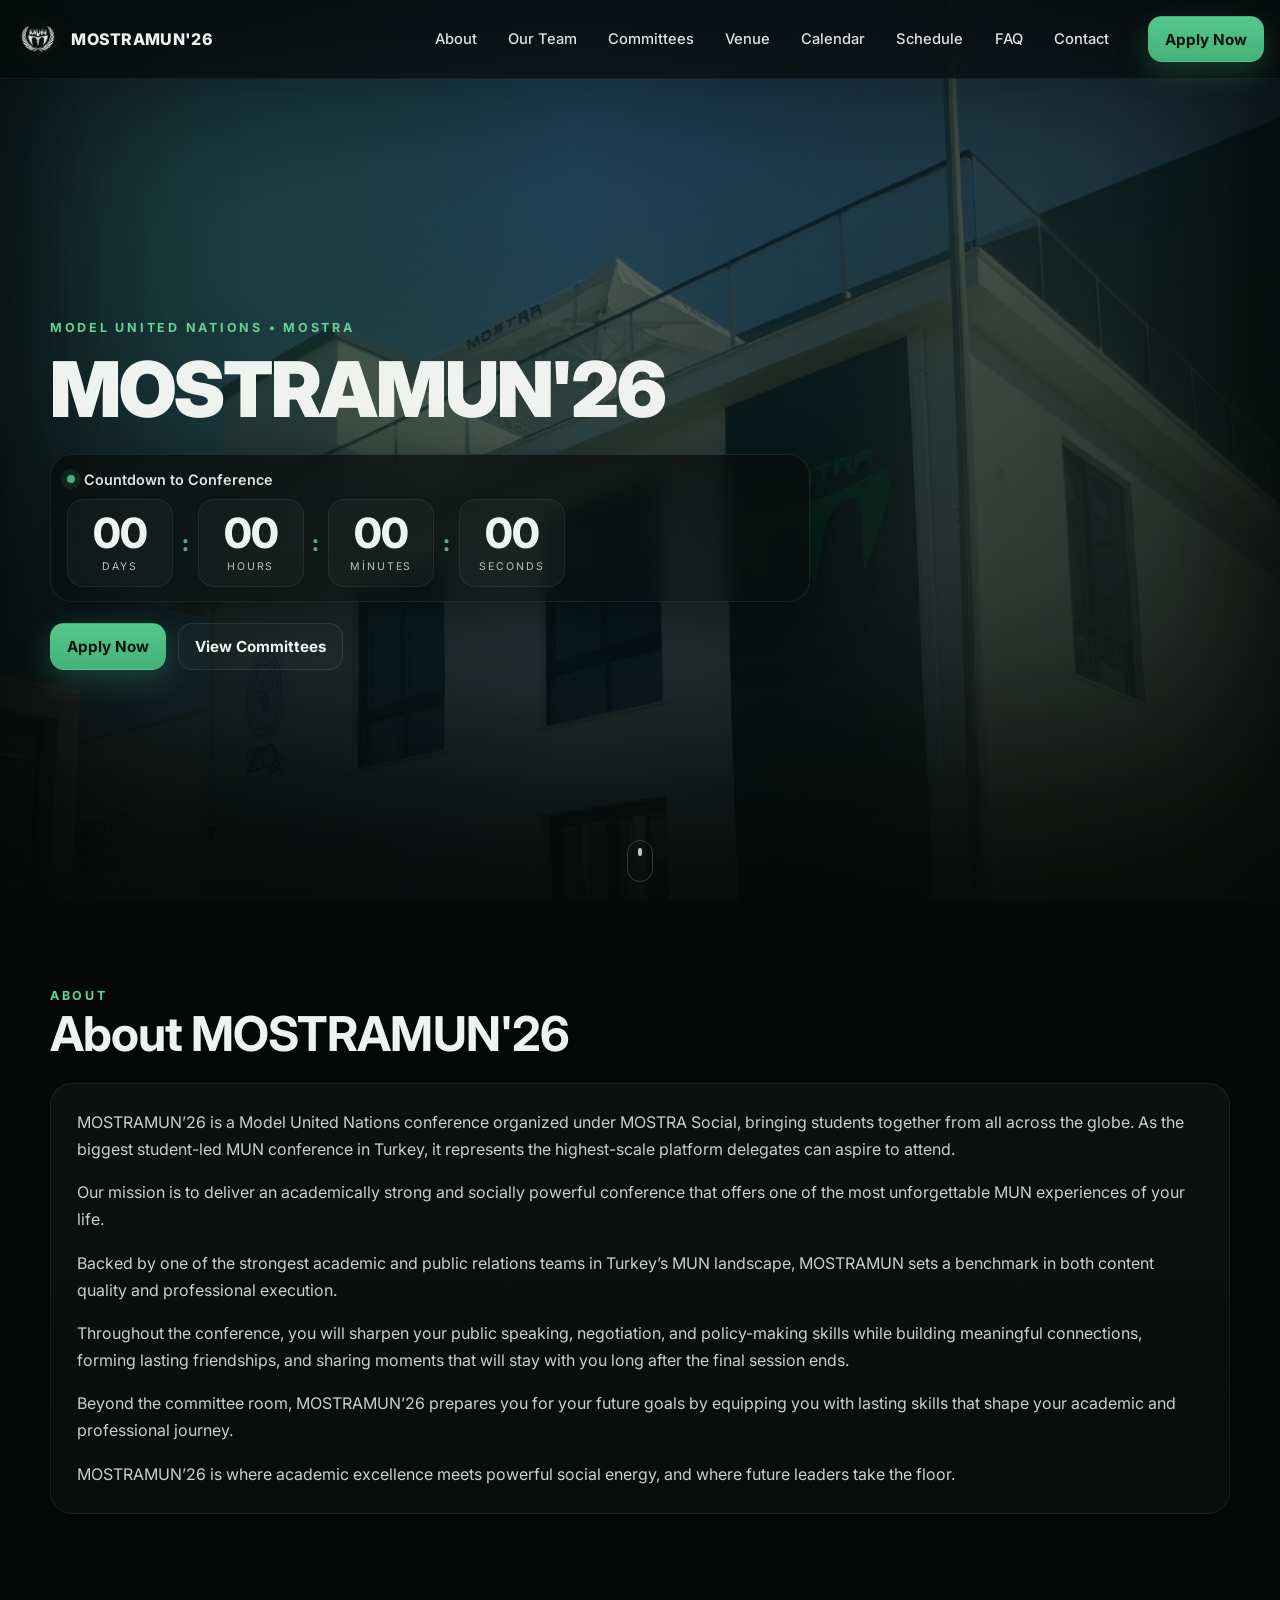
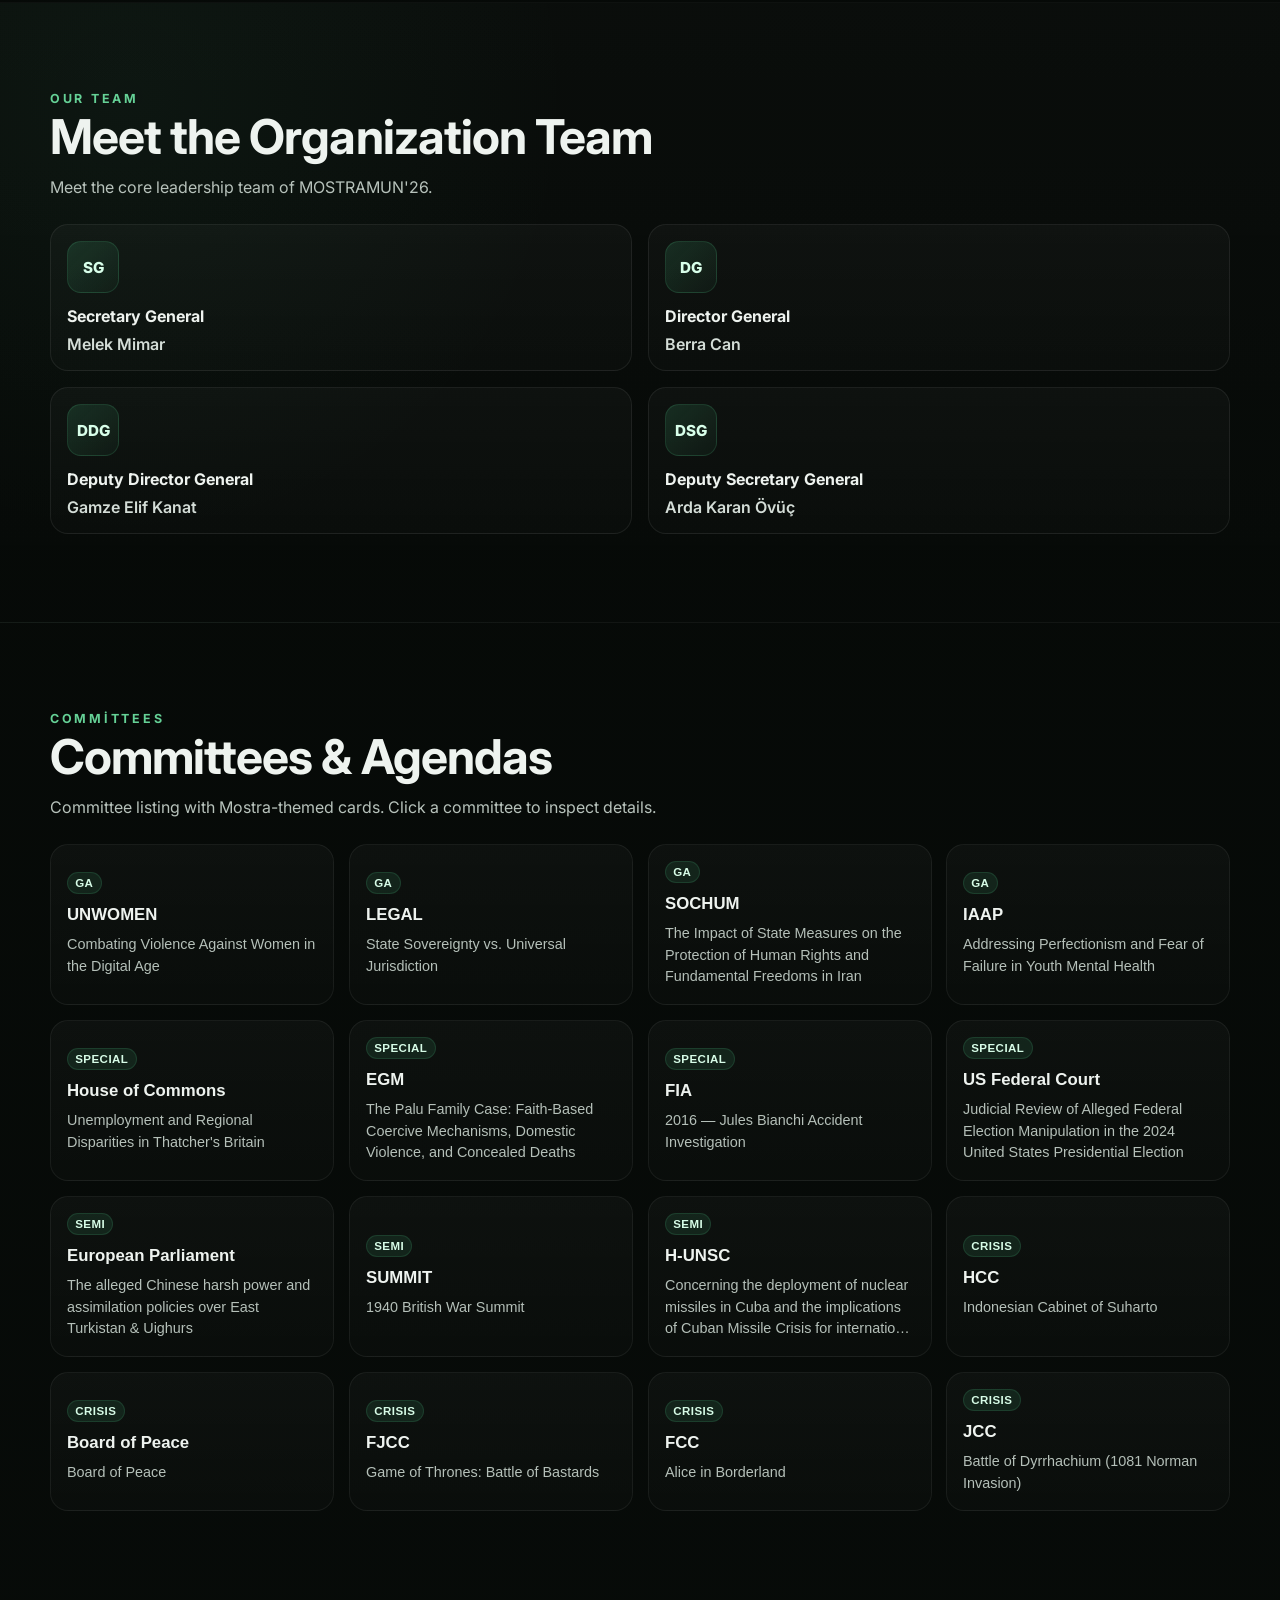
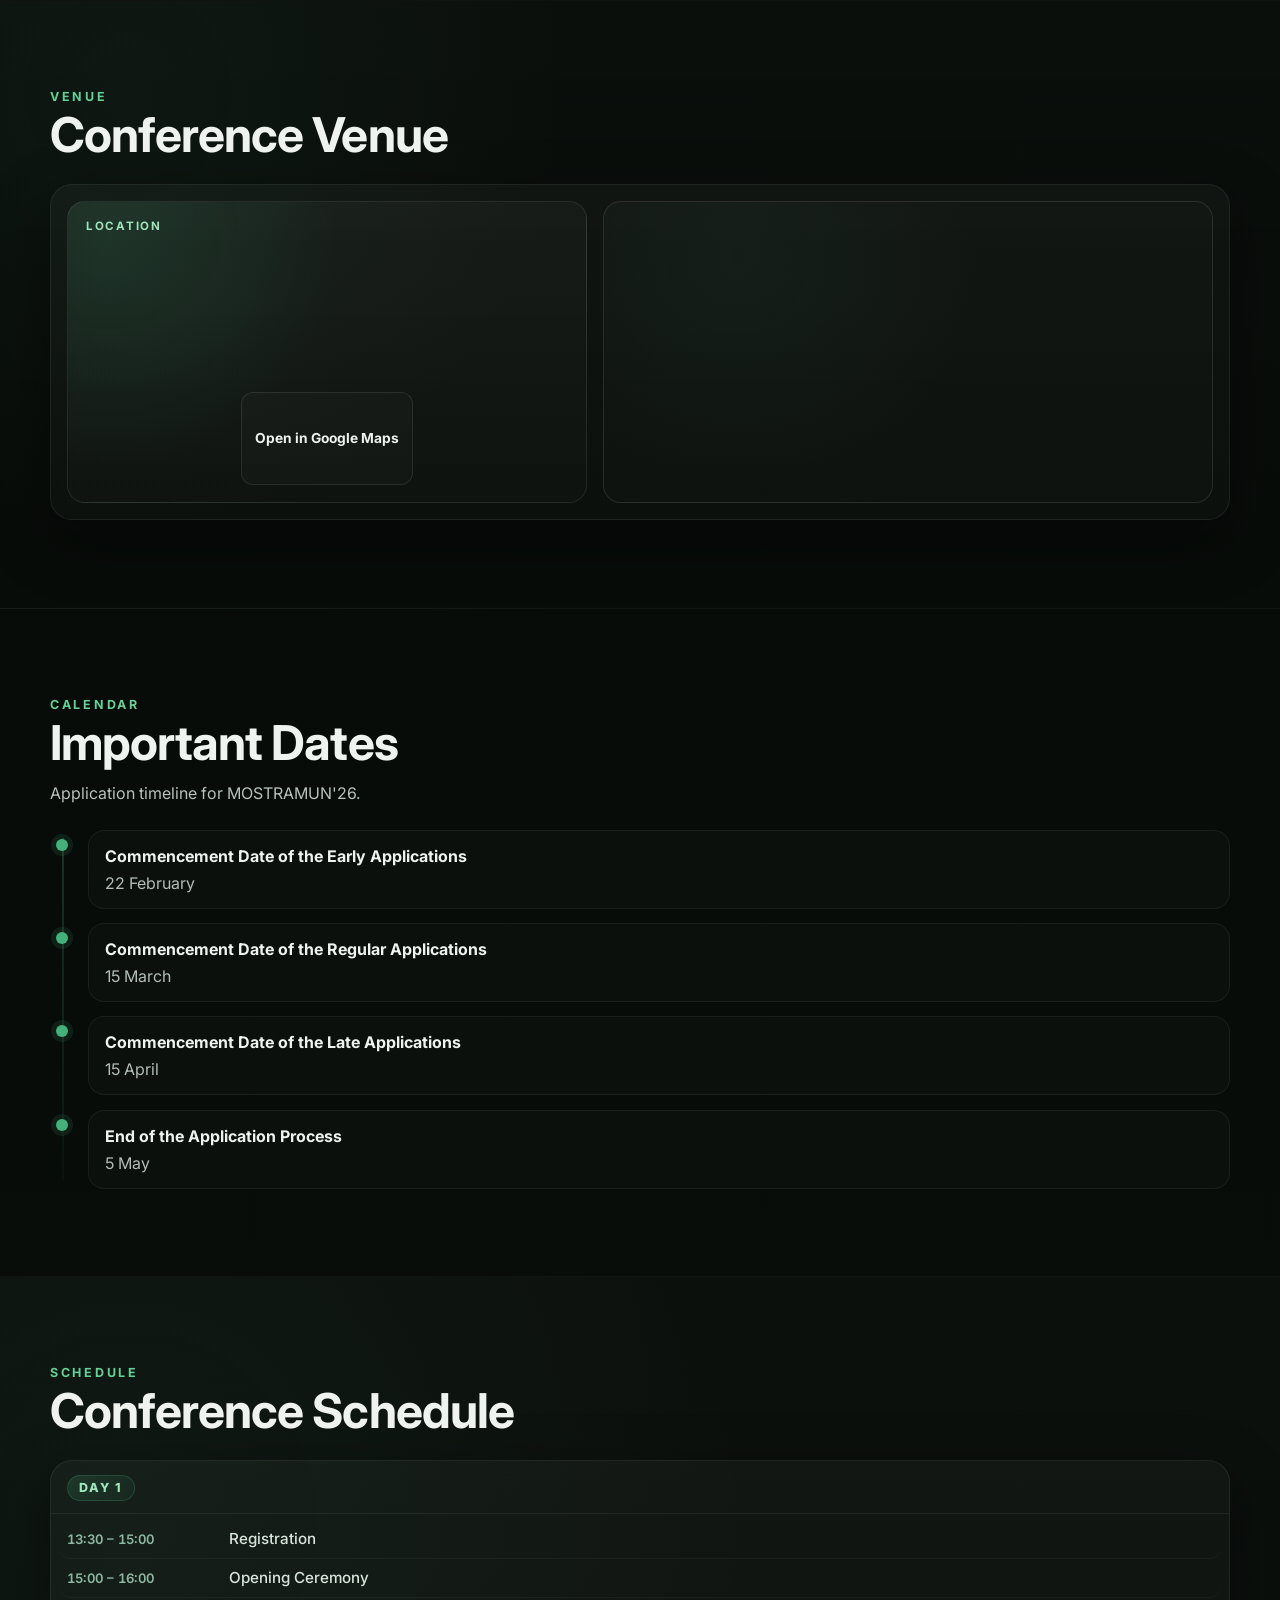
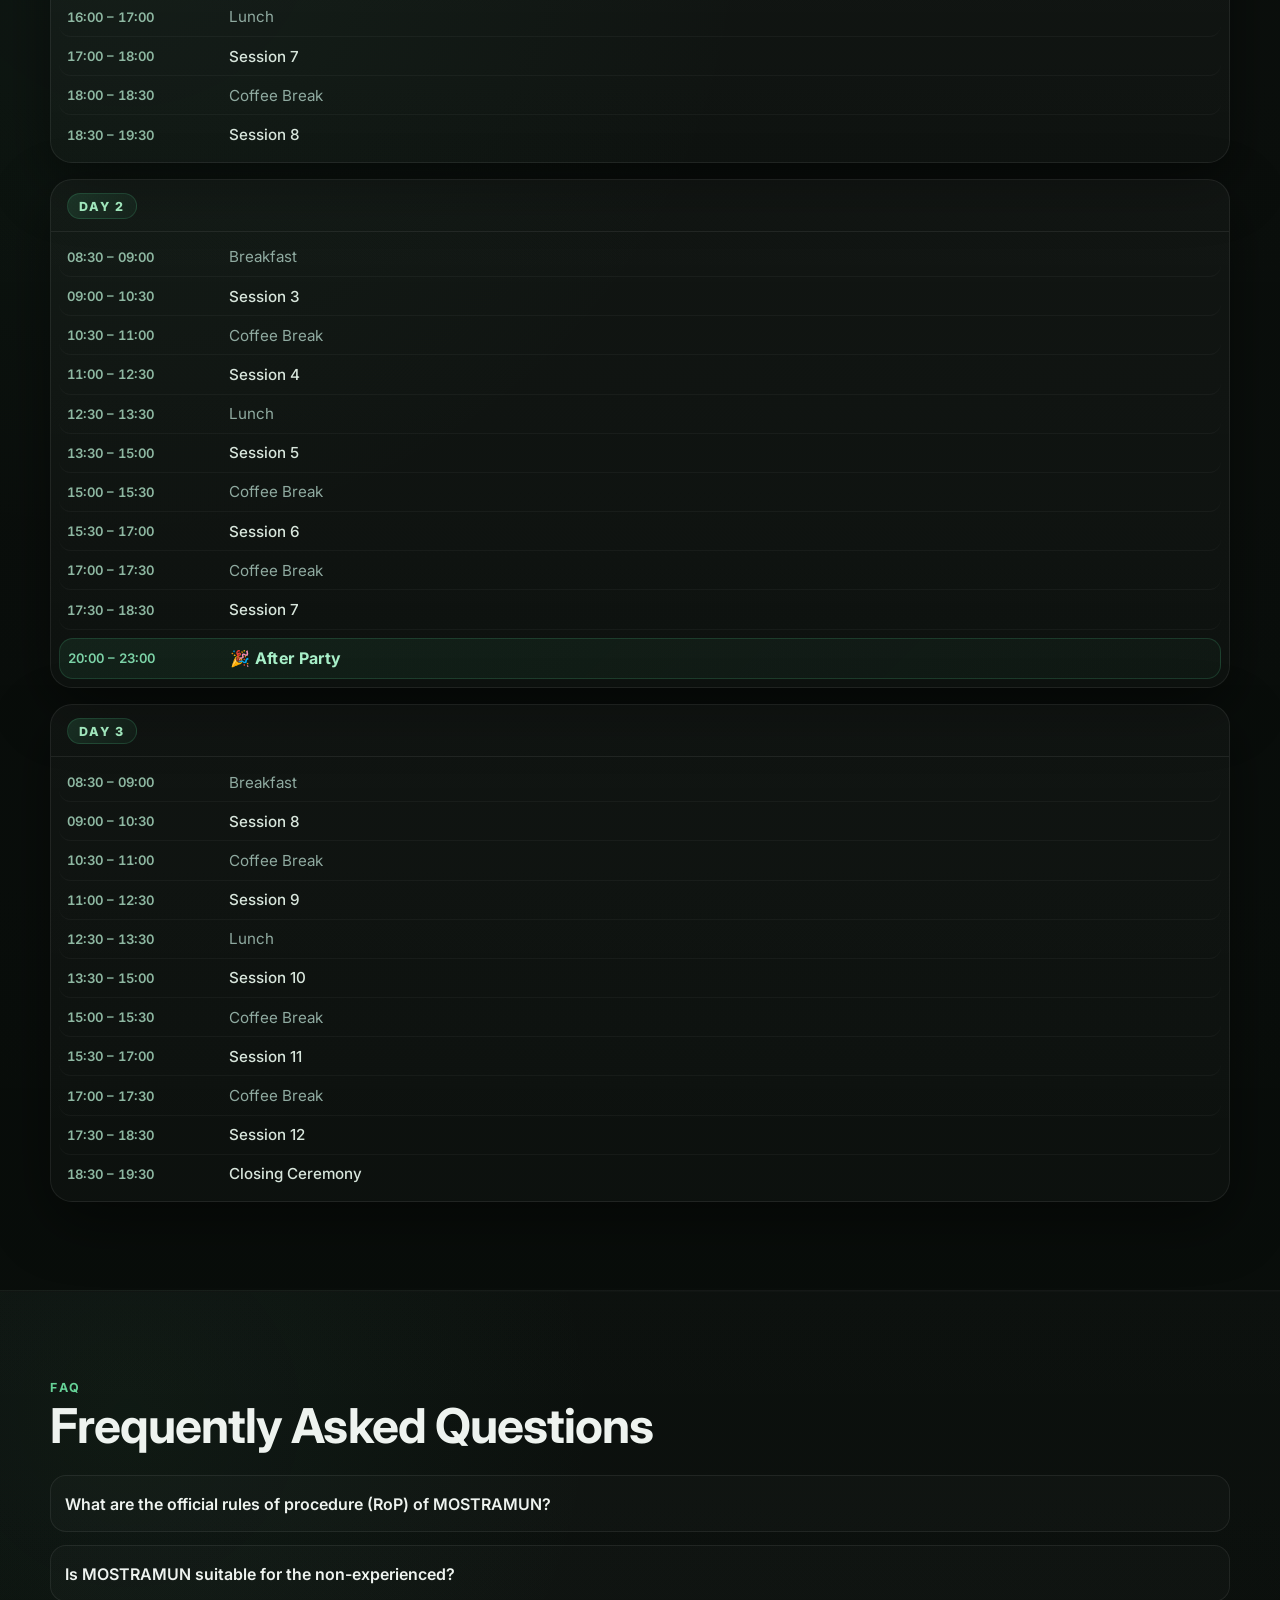
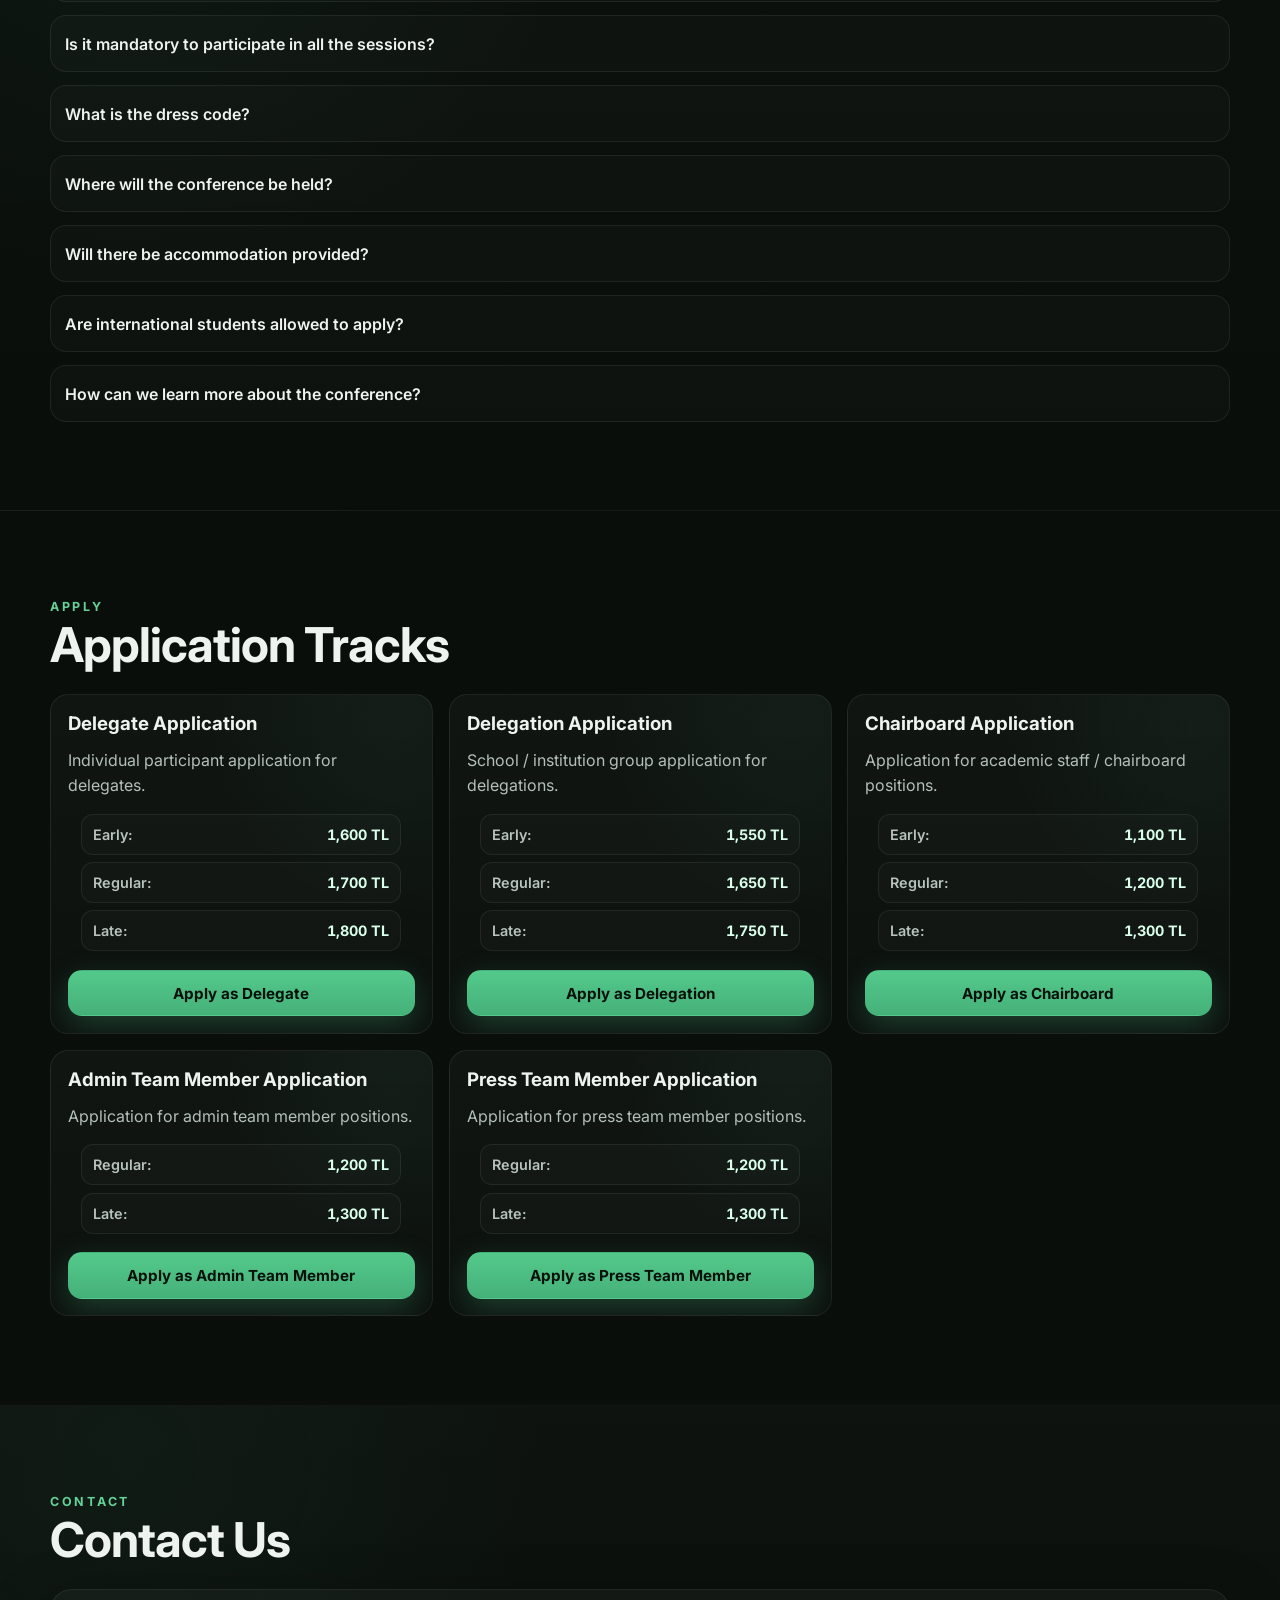
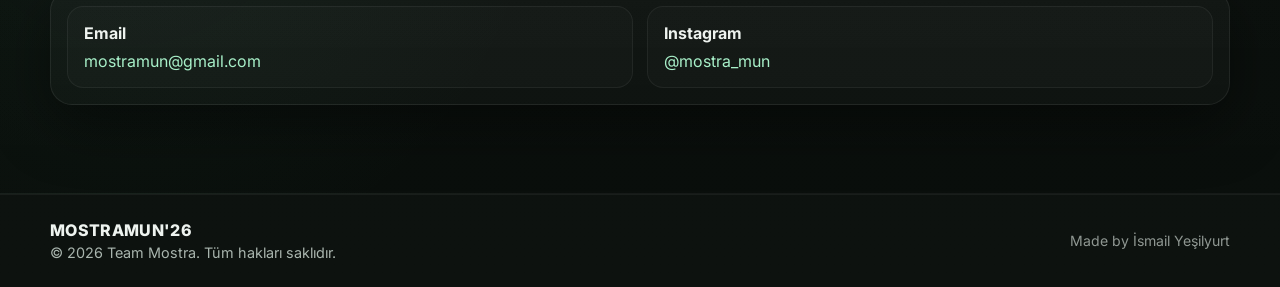
==== index.html @ 0705c250 "add conference schedule with 3-day program replacing coming soon placeholder Co-Authored-By: Claude " ====
<!DOCTYPE html>
<html lang="tr">
<head>
  <meta charset="UTF-8" />
  <meta name="viewport" content="width=device-width, initial-scale=1.0" />
  <title>MOSTRAMUN'26</title>
  <meta
    name="description"
    content="MOSTRAMUN'26 official website — committees, team, venue, calendar, FAQ, contact and applications."
  />
  <link rel="preconnect" href="https://fonts.googleapis.com" />
  <link rel="preconnect" href="https://fonts.gstatic.com" crossorigin />
  <link
    href="https://fonts.googleapis.com/css2?family=Inter:wght@400;500;600;700;800;900&display=swap"
    rel="stylesheet"
  />
  <link rel="stylesheet" href="styles.css" />
</head>
<body>
  <!-- NAVBAR -->
  <header class="site-header" id="top">
    <div class="nav-shell">
      <a href="#top" class="brand">
        <img class="brand-mark" src="assets/mostramunlogo.png" alt="MOSTRAMUN'26 logo" />
        <span class="brand-text">MOSTRAMUN'26</span>
      </a>

      <nav class="desktop-nav">
        <a href="#about">About</a>
        <a href="#team">Our Team</a>
        <a href="#committees">Committees</a>
        <a href="#venue">Venue</a>
        <a href="#calendar">Calendar</a>
        <a href="#schedule">Schedule</a>
        <a href="#faq">FAQ</a>
        <a href="#contact">Contact</a>
      </nav>

      <a href="#apply" class="btn btn-primary desktop-apply">Apply Now</a>

      <button class="menu-btn" id="menuBtn" aria-label="Toggle menu" aria-controls="mobileNav" aria-expanded="false">
        <span></span><span></span><span></span>
      </button>
    </div>

  </header>

  <div class="mobile-nav" id="mobileNav" aria-hidden="true">
    <a href="#about">About</a>
    <a href="#team">Our Team</a>
    <a href="#committees">Committees</a>
    <a href="#venue">Venue</a>
    <a href="#calendar">Calendar</a>
    <a href="#schedule">Schedule</a>
    <a href="#faq">FAQ</a>
    <a href="#contact">Contact</a>
    <a href="#apply" class="btn btn-primary mobile-apply">Apply Now</a>
  </div>

  <!-- HERO -->
  <section class="hero">
    <div class="hero-bg"></div>
    <div class="hero-overlay"></div>
    <div class="hero-vignette"></div>

    <div class="container hero-content">
      <p class="eyebrow">MODEL UNITED NATIONS • MOSTRA</p>

      <h1>MOSTRAMUN'26</h1>

      <div class="countdown-card">
        <div class="countdown-header">
          <span class="countdown-dot"></span>
          <span>Countdown to Conference</span>
        </div>

        <div class="countdown" id="countdown">
          <div class="time-box">
            <span id="days">00</span>
            <small>Days</small>
          </div>
          <div class="time-sep">:</div>
          <div class="time-box">
            <span id="hours">00</span>
            <small>Hours</small>
          </div>
          <div class="time-sep">:</div>
          <div class="time-box">
            <span id="minutes">00</span>
            <small>Minutes</small>
          </div>
          <div class="time-sep">:</div>
          <div class="time-box">
            <span id="seconds">00</span>
            <small>Seconds</small>
          </div>
        </div>

      </div>

      <div class="hero-actions">
        <a href="#apply" class="btn btn-primary">Apply Now</a>
        <a href="#committees" class="btn btn-ghost">View Committees</a>
      </div>
    </div>

    <div class="hero-scroll-indicator">
      <span></span>
    </div>
  </section>

  <!-- ABOUT -->
  <section class="section" id="about">
    <div class="container">
      <div class="section-head">
        <p class="eyebrow">About</p>
        <h2>About MOSTRAMUN'26</h2>
      </div>

      <div class="panel about-panel">
        <div class="about-text">
          <p>
            MOSTRAMUN’26 is a Model United Nations conference organized under MOSTRA Social, bringing
            students together from all across the globe. As the biggest student-led MUN conference in
            Turkey, it represents the highest-scale platform delegates can aspire to attend.
          </p>
          <p>
            Our mission is to deliver an academically strong and socially powerful conference that offers
            one of the most unforgettable MUN experiences of your life.
          </p>
          <p>
            Backed by one of the strongest academic and public relations teams in Turkey’s MUN landscape,
            MOSTRAMUN sets a benchmark in both content quality and professional execution.
          </p>
          <p>
            Throughout the conference, you will sharpen your public speaking, negotiation, and policy-making
            skills while building meaningful connections, forming lasting friendships, and sharing moments
            that will stay with you long after the final session ends.
          </p>
          <p>
            Beyond the committee room, MOSTRAMUN’26 prepares you for your future goals by equipping you
            with lasting skills that shape your academic and professional journey.
          </p>
          <p>
            MOSTRAMUN’26 is where academic excellence meets powerful social energy, and where future
            leaders take the floor.
          </p>
        </div>

      </div>
    </div>
  </section>

  <!-- TEAM -->
  <section class="section section-alt" id="team">
    <div class="container">
      <div class="section-head">
        <p class="eyebrow">Our Team</p>
        <h2>Meet the Organization Team</h2>
        <p class="section-desc">
          Meet the core leadership team of MOSTRAMUN'26.
        </p>
      </div>

      <div class="team-grid">
        <article class="team-card">
          <div class="team-avatar">SG</div>
          <h3>Secretary General</h3>
          <p class="team-name">Melek Mimar</p>
        </article>

        <article class="team-card">
          <div class="team-avatar">DG</div>
          <h3>Director General</h3>
          <p class="team-name">Berra Can</p>
        </article>

        <article class="team-card">
          <div class="team-avatar">DDG</div>
          <h3>Deputy Director General</h3>
          <p class="team-name">Gamze Elif Kanat</p>
        </article>

        <article class="team-card">
          <div class="team-avatar">DSG</div>
          <h3>Deputy Secretary General</h3>
          <p class="team-name">Arda Karan Övüç</p>
        </article>
      </div>
    </div>
  </section>

  <!-- COMMITTEES -->
  <section class="section" id="committees">
    <div class="container">
      <div class="section-head">
        <p class="eyebrow">Committees</p>
        <h2>Committees & Agendas</h2>
        <p class="section-desc">
          Committee listing with Mostra-themed cards. Click a committee to inspect details.
        </p>
      </div>

      <div class="committee-grid" id="committeeGrid">
        <!-- Filled by JS -->
      </div>
    </div>
  </section>

  <!-- VENUE -->
  <section class="section section-alt" id="venue">
    <div class="container">
      <div class="section-head">
        <p class="eyebrow">Venue</p>
        <h2>Conference Venue</h2>
      </div>

      <div class="panel venue-panel">
        <div class="venue-content venue-content-single">
          <p class="venue-location-label">LOCATION</p>
          <p class="venue-location-value">Yıldız Teknik Üniversitesi Beşiktaş Kampüsü</p>
          <a href="https://google.com/maps/place//data=!4m2!3m1!1s0x14cab7afd662296b:0x838c088492dac437?sa=X&ved=1t:8290&ictx=111" target="_blank" rel="noopener" class="btn btn-ghost venue-map-btn">Open in Google Maps</a>
        </div>

        <div class="venue-map-embed">
          <iframe
            title="Yıldız Teknik Üniversitesi Beşiktaş Kampüsü Map"
            src="https://www.google.com/maps?q=Y%C4%B1ld%C4%B1z+Teknik+%C3%9Cniversitesi+Be%C5%9Fikta%C5%9F+Kamp%C3%BCs%C3%BC&output=embed"
            loading="lazy"
            allowfullscreen
            referrerpolicy="no-referrer-when-downgrade"
          ></iframe>
        </div>
      </div>
    </div>
  </section>

  <!-- CALENDAR -->
  <section class="section" id="calendar">
    <div class="container">
      <div class="section-head">
        <p class="eyebrow">Calendar</p>
        <h2>Important Dates</h2>
        <p class="section-desc">
          Application timeline for MOSTRAMUN'26.
        </p>
      </div>

      <div class="timeline">
        <div class="timeline-item">
          <div class="timeline-dot"></div>
          <div class="timeline-card">
            <h3>Commencement Date of the Early Applications</h3>
            <p>22 February</p>
          </div>
        </div>

        <div class="timeline-item">
          <div class="timeline-dot"></div>
          <div class="timeline-card">
            <h3>Commencement Date of the Regular Applications</h3>
            <p>15 March</p>
          </div>
        </div>

        <div class="timeline-item">
          <div class="timeline-dot"></div>
          <div class="timeline-card">
            <h3>Commencement Date of the Late Applications</h3>
            <p>15 April</p>
          </div>
        </div>

        <div class="timeline-item">
          <div class="timeline-dot"></div>
          <div class="timeline-card">
            <h3>End of the Application Process</h3>
            <p>5 May</p>
          </div>
        </div>
      </div>
    </div>
  </section>

  <!-- SCHEDULE -->
  <section class="section section-alt" id="schedule">
    <div class="container">
      <div class="section-head">
        <p class="eyebrow">Schedule</p>
        <h2>Conference Schedule</h2>
      </div>

      <div class="schedule-days">

        <div class="schedule-day panel">
          <div class="schedule-day-header">
            <span class="schedule-day-badge">Day 1</span>
          </div>
          <div class="schedule-table">
            <div class="schedule-row">
              <span class="schedule-time">13:30 – 15:00</span>
              <span class="schedule-event">Registration</span>
            </div>
            <div class="schedule-row">
              <span class="schedule-time">15:00 – 16:00</span>
              <span class="schedule-event">Opening Ceremony</span>
            </div>
            <div class="schedule-row">
              <span class="schedule-time">16:00 – 17:00</span>
              <span class="schedule-event schedule-break">Lunch</span>
            </div>
            <div class="schedule-row">
              <span class="schedule-time">17:00 – 18:00</span>
              <span class="schedule-event">Session 7</span>
            </div>
            <div class="schedule-row">
              <span class="schedule-time">18:00 – 18:30</span>
              <span class="schedule-event schedule-break">Coffee Break</span>
            </div>
            <div class="schedule-row">
              <span class="schedule-time">18:30 – 19:30</span>
              <span class="schedule-event">Session 8</span>
            </div>
          </div>
        </div>

        <div class="schedule-day panel">
          <div class="schedule-day-header">
            <span class="schedule-day-badge">Day 2</span>
          </div>
          <div class="schedule-table">
            <div class="schedule-row">
              <span class="schedule-time">08:30 – 09:00</span>
              <span class="schedule-event schedule-break">Breakfast</span>
            </div>
            <div class="schedule-row">
              <span class="schedule-time">09:00 – 10:30</span>
              <span class="schedule-event">Session 3</span>
            </div>
            <div class="schedule-row">
              <span class="schedule-time">10:30 – 11:00</span>
              <span class="schedule-event schedule-break">Coffee Break</span>
            </div>
            <div class="schedule-row">
              <span class="schedule-time">11:00 – 12:30</span>
              <span class="schedule-event">Session 4</span>
            </div>
            <div class="schedule-row">
              <span class="schedule-time">12:30 – 13:30</span>
              <span class="schedule-event schedule-break">Lunch</span>
            </div>
            <div class="schedule-row">
              <span class="schedule-time">13:30 – 15:00</span>
              <span class="schedule-event">Session 5</span>
            </div>
            <div class="schedule-row">
              <span class="schedule-time">15:00 – 15:30</span>
              <span class="schedule-event schedule-break">Coffee Break</span>
            </div>
            <div class="schedule-row">
              <span class="schedule-time">15:30 – 17:00</span>
              <span class="schedule-event">Session 6</span>
            </div>
            <div class="schedule-row">
              <span class="schedule-time">17:00 – 17:30</span>
              <span class="schedule-event schedule-break">Coffee Break</span>
            </div>
            <div class="schedule-row">
              <span class="schedule-time">17:30 – 18:30</span>
              <span class="schedule-event">Session 7</span>
            </div>
            <div class="schedule-row schedule-row-party">
              <span class="schedule-time">20:00 – 23:00</span>
              <span class="schedule-event schedule-party">After Party</span>
            </div>
          </div>
        </div>

        <div class="schedule-day panel">
          <div class="schedule-day-header">
            <span class="schedule-day-badge">Day 3</span>
          </div>
          <div class="schedule-table">
            <div class="schedule-row">
              <span class="schedule-time">08:30 – 09:00</span>
              <span class="schedule-event schedule-break">Breakfast</span>
            </div>
            <div class="schedule-row">
              <span class="schedule-time">09:00 – 10:30</span>
              <span class="schedule-event">Session 8</span>
            </div>
            <div class="schedule-row">
              <span class="schedule-time">10:30 – 11:00</span>
              <span class="schedule-event schedule-break">Coffee Break</span>
            </div>
            <div class="schedule-row">
              <span class="schedule-time">11:00 – 12:30</span>
              <span class="schedule-event">Session 9</span>
            </div>
            <div class="schedule-row">
              <span class="schedule-time">12:30 – 13:30</span>
              <span class="schedule-event schedule-break">Lunch</span>
            </div>
            <div class="schedule-row">
              <span class="schedule-time">13:30 – 15:00</span>
              <span class="schedule-event">Session 10</span>
            </div>
            <div class="schedule-row">
              <span class="schedule-time">15:00 – 15:30</span>
              <span class="schedule-event schedule-break">Coffee Break</span>
            </div>
            <div class="schedule-row">
              <span class="schedule-time">15:30 – 17:00</span>
              <span class="schedule-event">Session 11</span>
            </div>
            <div class="schedule-row">
              <span class="schedule-time">17:00 – 17:30</span>
              <span class="schedule-event schedule-break">Coffee Break</span>
            </div>
            <div class="schedule-row">
              <span class="schedule-time">17:30 – 18:30</span>
              <span class="schedule-event">Session 12</span>
            </div>
            <div class="schedule-row">
              <span class="schedule-time">18:30 – 19:30</span>
              <span class="schedule-event">Closing Ceremony</span>
            </div>
          </div>
        </div>

      </div>
    </div>
  </section>

  <!-- FAQ -->
  <section class="section section-alt" id="faq">
    <div class="container">
      <div class="section-head">
        <p class="eyebrow">FAQ</p>
        <h2>Frequently Asked Questions</h2>
      </div>

      <div class="faq-list">
        <details class="faq-item">
          <summary>What are the official rules of procedure (RoP) of MOSTRAMUN?</summary>
          <p>
            MOSTRAMUN will follow the Harvard procedure.
          </p>
        </details>

        <details class="faq-item">
          <summary>Is MOSTRAMUN suitable for the non-experienced?</summary>
          <p>
            Yes, our conference has committees suitable for first-timers. It's up to your choice but many
            first-timers start with GA's.
          </p>
        </details>

        <details class="faq-item">
          <summary>Is it mandatory to participate in all the sessions?</summary>
          <p>
            If you miss a total of 3 sessions at the conference, you will lose your right to receive an
            award; if you miss 4 sessions, you will lose your right to receive a participation certificate.
          </p>
        </details>

        <details class="faq-item">
          <summary>What is the dress code?</summary>
          <p>
            Our dress code is Western Business Attire.
          </p>
        </details>

        <details class="faq-item">
          <summary>Where will the conference be held?</summary>
          <p>
            At Yıldız Technical University, Beşiktaş Campus. You can find more information about the
            address at the venue page.
          </p>
        </details>

        <details class="faq-item">
          <summary>Will there be accommodation provided?</summary>
          <p>
            No, unfortunately there won't be any accommodation provided.
          </p>
        </details>

        <details class="faq-item">
          <summary>Are international students allowed to apply?</summary>
          <p>
            Yes, there is no objection to international students participating in our conference.
          </p>
        </details>

        <details class="faq-item">
          <summary>How can we learn more about the conference?</summary>
          <p>
            You can contact us via e-mail for any further questions through the e-mail address provided in
            the contact us section.
          </p>
        </details>
      </div>
    </div>
  </section>

  <!-- APPLY -->
  <section class="section" id="apply">
    <div class="container">
      <div class="section-head">
        <p class="eyebrow">Apply</p>
        <h2>Application Tracks</h2>
      </div>

      <div class="apply-grid">
        <article class="apply-card">
          <h3>Delegate Application</h3>
          <p>Individual participant application for delegates.</p>
          <div class="apply-pricing">
            <p class="price-row"><span class="price-label">Early:</span> <span class="price-value">1,600 TL</span></p>
            <p class="price-row"><span class="price-label">Regular:</span> <span class="price-value">1,700 TL</span></p>
            <p class="price-row"><span class="price-label">Late:</span> <span class="price-value">1,800 TL</span></p>
          </div>
          <a href="https://docs.google.com/forms/d/e/1FAIpQLSfUP37MAE6zQ9oAp3fSh9lrfMOAscbEHOW7IN8CpKgVNcN7hQ/viewform?usp=header" target="_blank" rel="noopener" class="btn btn-primary">Apply as Delegate</a>
        </article>

        <article class="apply-card">
          <h3>Delegation Application</h3>
          <p>School / institution group application for delegations.</p>
          <div class="apply-pricing">
            <p class="price-row"><span class="price-label">Early:</span> <span class="price-value">1,550 TL</span></p>
            <p class="price-row"><span class="price-label">Regular:</span> <span class="price-value">1,650 TL</span></p>
            <p class="price-row"><span class="price-label">Late:</span> <span class="price-value">1,750 TL</span></p>
          </div>
          <a href="https://docs.google.com/forms/d/e/1FAIpQLScQIeJH9bIShz7eLV3AAYZhbAGV2aQpc8SytrZoKYCQrgKdng/viewform" target="_blank" rel="noopener" class="btn btn-primary">Apply as Delegation</a>
        </article>

        <article class="apply-card">
          <h3>Chairboard Application</h3>
          <p>Application for academic staff / chairboard positions.</p>
          <div class="apply-pricing">
            <p class="price-row"><span class="price-label">Early:</span> <span class="price-value">1,100 TL</span></p>
            <p class="price-row"><span class="price-label">Regular:</span> <span class="price-value">1,200 TL</span></p>
            <p class="price-row"><span class="price-label">Late:</span> <span class="price-value">1,300 TL</span></p>
          </div>
          <a href="https://docs.google.com/forms/d/e/1FAIpQLSeDcDdhu5qclOnb8TyI9c33IEG0ta8AV3g9TMBl74LXDuMWwA/viewform" target="_blank" rel="noopener" class="btn btn-primary">Apply as Chairboard</a>
        </article>

        <article class="apply-card">
          <h3>Admin Team Member Application</h3>
          <p>Application for admin team member positions.</p>
          <div class="apply-pricing">
            <p class="price-row"><span class="price-label">Regular:</span> <span class="price-value">1,200 TL</span></p>
            <p class="price-row"><span class="price-label">Late:</span> <span class="price-value">1,300 TL</span></p>
          </div>
          <a href="https://forms.gle/u5kYpY8uuc49FApx9" target="_blank" rel="noopener" class="btn btn-primary">Apply as Admin Team Member</a>
        </article>

        <article class="apply-card">
          <h3>Press Team Member Application</h3>
          <p>Application for press team member positions.</p>
          <div class="apply-pricing">
            <p class="price-row"><span class="price-label">Regular:</span> <span class="price-value">1,200 TL</span></p>
            <p class="price-row"><span class="price-label">Late:</span> <span class="price-value">1,300 TL</span></p>
          </div>
          <a href="https://forms.gle/5Mb21NHAYiAHNCnm7" target="_blank" rel="noopener" class="btn btn-primary">Apply as Press Team Member</a>
        </article>
      </div>
    </div>
  </section>

  <!-- CONTACT -->
  <section class="section section-alt" id="contact">
    <div class="container">
      <div class="section-head">
        <p class="eyebrow">Contact</p>
        <h2>Contact Us</h2>

      </div>

      <div class="panel contact-panel">
        <div class="contact-card">
          <h3>Email</h3>
          <p><a href="mailto:mostramun@gmail.com">mostramun@gmail.com</a></p>
        </div>
        <div class="contact-card">
          <h3>Instagram</h3>
          <p><a href="https://instagram.com/mostra_mun" target="_blank" rel="noopener">@mostra_mun</a></p>
        </div>
      </div>
    </div>
  </section>

  <!-- FOOTER -->
  <footer class="site-footer">
    <div class="container footer-inner">
      <div class="footer-left">
        <p class="footer-brand">MOSTRAMUN'26</p>
        <p class="footer-copy">© 2026 Team Mostra. Tüm hakları saklıdır.</p>
      </div>
      <div class="footer-right">
        <p class="footer-sub footer-madeby">
          <a href="https://www.linkedin.com/in/ismailyesilyurt/" target="_blank" rel="noopener">
            Made by İsmail Yeşilyurt
          </a>
        </p>
      </div>
    </div>
  </footer>

  <!-- COMMITTEE MODAL -->
  <div class="modal" id="committeeModal" aria-hidden="true">
    <div class="modal-backdrop" id="modalBackdrop"></div>
    <div class="modal-card" role="dialog" aria-modal="true" aria-labelledby="modalTitle">
      <button class="modal-close" id="modalClose" aria-label="Close">×</button>
      <p class="modal-tag" id="modalType">Committee</p>
      <h3 id="modalTitle">Committee Name</h3>
      <p class="modal-agenda" id="modalAgenda">Agenda text</p>
      <div class="modal-section">
        <h4>About this committee</h4>
        <div id="modalDescription"></div>
      </div>
    </div>
  </div>

  <script src="script.js"></script>
</body>
</html>
---- styles.css ----
:root {
  --bg: #070b09;
  --bg-2: #0c120f;
  --card: rgba(255, 255, 255, 0.04);
  --card-2: rgba(255, 255, 255, 0.06);
  --line: rgba(255, 255, 255, 0.1);
  --text: #eef3ef;
  --muted: #b7c2bb;
  --green: #45b17a;
  --green-2: #2e8f60;
  --green-glow: rgba(69, 177, 122, 0.3);
  --shadow: 0 20px 60px rgba(0, 0, 0, 0.45);
  --radius: 20px;
  --radius-sm: 14px;
  --container: 1180px;
}

* {
  box-sizing: border-box;
}

html {
  scroll-behavior: smooth;
}

body {
  margin: 0;
  font-family: "Inter", sans-serif;
  background: linear-gradient(180deg, #050806 0%, #0a0f0c 100%);
  color: var(--text);
}

a {
  color: inherit;
  text-decoration: none;
}

.container {
  width: min(var(--container), calc(100% - 2rem));
  margin-inline: auto;
}

/* HEADER */
.site-header {
  position: fixed;
  top: 0;
  width: 100%;
  z-index: 1100;
  background: rgba(6, 10, 8, 0.65);
  backdrop-filter: blur(12px);
  border-bottom: 1px solid rgba(255, 255, 255, 0.06);
}

.nav-shell {
  width: min(1280px, calc(100% - 2rem));
  margin-inline: auto;
  height: 78px;
  display: flex;
  align-items: center;
  gap: 1rem;
  position: relative;
  z-index: 1002;
}

.brand {
  display: flex;
  align-items: center;
  gap: 0.7rem;
  font-weight: 800;
  letter-spacing: 0.02em;
  margin-right: 0.5rem;
}

.brand-mark {
  width: auto;
  height: 44px;
  display: block;
  filter: drop-shadow(0 0 12px rgba(69, 177, 122, 0.24));
}

.brand-text {
  font-size: 1rem;
}

.desktop-nav {
  display: flex;
  align-items: center;
  gap: 0.25rem;
  margin-left: auto;
}

.desktop-nav a {
  color: #dbe4de;
  font-size: 0.92rem;
  font-weight: 500;
  padding: 0.65rem 0.85rem;
  border-radius: 12px;
  transition: 0.2s ease;
}

.desktop-nav a:hover {
  background: rgba(255, 255, 255, 0.04);
  color: #fff;
}

.desktop-apply {
  margin-left: 0.6rem;
}

.menu-btn {
  display: none;
  margin-left: auto;
  width: 44px;
  height: 44px;
  border: 1px solid var(--line);
  background: rgba(255, 255, 255, 0.03);
  border-radius: 12px;
  cursor: pointer;
  padding: 10px;
  position: relative;
  z-index: 1003;
  transition: background 0.25s ease, border-color 0.25s ease;
}

.menu-btn span {
  display: block;
  height: 2px;
  background: #eaf1ec;
  margin: 5px 0;
  border-radius: 999px;
  transition: transform 0.28s ease, opacity 0.22s ease;
  transform-origin: center;
}

.mobile-nav {
  display: none;
  position: fixed;
  inset: 0;
  width: 100vw;
  min-height: 100svh;
  height: 100dvh;
  padding: 6.1rem 1.2rem 1.2rem;
  background:
    radial-gradient(circle at 14% 12%, rgba(69, 177, 122, 0.18), transparent 42%),
    linear-gradient(180deg, rgba(5, 8, 6, 0.96), rgba(6, 10, 8, 0.98));
  backdrop-filter: blur(10px);
  opacity: 0;
  visibility: hidden;
  pointer-events: none;
  transform: translateY(-14px) scale(1.01);
  transition:
    opacity 0.32s ease,
    transform 0.38s cubic-bezier(0.2, 0.8, 0.2, 1),
    visibility 0s linear 0.38s;
  z-index: 1090;
  overflow-y: auto;
  align-content: start;
  gap: 0.5rem;
}

.mobile-nav.open {
  opacity: 1;
  visibility: visible;
  pointer-events: auto;
  transform: translateY(0) scale(1);
  transition:
    opacity 0.32s ease,
    transform 0.38s cubic-bezier(0.2, 0.8, 0.2, 1),
    visibility 0s;
}

.mobile-nav a {
  padding: 1rem;
  border-radius: 14px;
  color: #edf3ef;
  border: 1px solid rgba(255, 255, 255, 0.09);
  background: rgba(255, 255, 255, 0.02);
  font-size: 1.02rem;
  font-weight: 600;
  opacity: 0;
  transform: translateY(18px);
  transition: transform 0.32s ease, opacity 0.32s ease, background 0.2s ease, border-color 0.2s ease;
}

.mobile-nav.open a {
  opacity: 1;
  transform: translateY(0);
}

.mobile-nav.open a:nth-child(1) { transition-delay: 40ms; }
.mobile-nav.open a:nth-child(2) { transition-delay: 80ms; }
.mobile-nav.open a:nth-child(3) { transition-delay: 120ms; }
.mobile-nav.open a:nth-child(4) { transition-delay: 160ms; }
.mobile-nav.open a:nth-child(5) { transition-delay: 200ms; }
.mobile-nav.open a:nth-child(6) { transition-delay: 240ms; }
.mobile-nav.open a:nth-child(7) { transition-delay: 280ms; }
.mobile-nav.open a:nth-child(8) { transition-delay: 320ms; }
.mobile-nav.open a:nth-child(9) { transition-delay: 360ms; }

.menu-btn.open {
  background: rgba(69, 177, 122, 0.1);
  border-color: rgba(69, 177, 122, 0.35);
}

.menu-btn.open span:nth-child(1) {
  transform: translateY(7px) rotate(45deg);
}

.menu-btn.open span:nth-child(2) {
  opacity: 0;
}

.menu-btn.open span:nth-child(3) {
  transform: translateY(-7px) rotate(-45deg);
}

body.menu-open {
  overflow: hidden;
}

.mobile-nav a:hover {
  background: rgba(255,255,255,0.06);
  border-color: rgba(255,255,255,0.15);
}

.mobile-apply {
  margin-top: 0.8rem;
  justify-content: center;
  width: 100%;
}

/* BUTTONS */
.btn {
  display: inline-flex;
  align-items: center;
  justify-content: center;
  gap: 0.5rem;
  border-radius: 14px;
  padding: 0.8rem 1rem;
  font-weight: 700;
  font-size: 0.95rem;
  border: 1px solid transparent;
  transition: 0.2s ease;
}

.btn-primary {
  background: linear-gradient(180deg, #54c98b 0%, #45b17a 100%);
  color: #07110b;
  box-shadow: 0 10px 30px rgba(69, 177, 122, 0.28);
}

.btn-primary:hover {
  transform: translateY(-1px);
  box-shadow: 0 14px 36px rgba(69, 177, 122, 0.35);
}

.btn-ghost {
  background: rgba(255,255,255,0.02);
  border-color: rgba(255,255,255,0.09);
  color: #edf3ef;
}

.btn-ghost:hover {
  background: rgba(255,255,255,0.05);
  border-color: rgba(255,255,255,0.15);
}

/* HERO */
.hero {
  position: relative;
  min-height: 100svh;
  display: grid;
  align-items: center;
  overflow: hidden;
  padding-top: 90px;
}

.hero-bg {
  position: absolute;
  inset: 0;
  background:
    linear-gradient(180deg, rgba(5,8,6,0.15), rgba(5,8,6,0.6)),
    url("assets/mostramunlander.jpeg")
    center/cover no-repeat;
  transform: scale(1.02);
  animation: heroZoom 20s ease-in-out infinite alternate;
}

.hero-bg::after {
  content: "";
  position: absolute;
  inset: -20%;
  background:
    radial-gradient(circle at 20% 25%, rgba(98, 236, 153, 0.16), transparent 48%),
    radial-gradient(circle at 75% 70%, rgba(69, 177, 122, 0.14), transparent 50%);
  animation: ambientDrift 16s ease-in-out infinite;
  pointer-events: none;
}

.hero-overlay {
  position: absolute;
  inset: 0;
  background:
    radial-gradient(circle at 18% 28%, rgba(69,177,122,0.15), transparent 45%),
    radial-gradient(circle at 80% 20%, rgba(69,177,122,0.08), transparent 45%),
    linear-gradient(90deg, rgba(5,7,6,0.8) 0%, rgba(5,7,6,0.5) 45%, rgba(5,7,6,0.75) 100%);
}

.hero-vignette {
  position: absolute;
  inset: 0;
  box-shadow: inset 0 -150px 200px rgba(5, 8, 6, 0.85),
    inset 0 80px 120px rgba(5, 8, 6, 0.55);
}

.hero-content {
  position: relative;
  z-index: 2;
  display: grid;
  gap: 1rem;
  align-content: center;
  padding-block: 3rem;
}

.hero .eyebrow,
.hero h1,
.hero .hero-actions {
  opacity: 0;
  transform: translateY(18px);
  animation: heroIntro 0.85s cubic-bezier(0.22, 1, 0.36, 1) forwards;
}

.hero h1 {
  animation-delay: 0.12s;
}

.hero .countdown-card {
  opacity: 0;
  transform: translateY(18px);
  animation:
    heroIntro 0.85s cubic-bezier(0.22, 1, 0.36, 1) forwards 0.24s,
    cardGlow 5.2s ease-in-out infinite 1.2s;
}

.hero .hero-actions {
  animation-delay: 0.34s;
}

.eyebrow {
  margin: 0;
  color: #65d196;
  font-weight: 700;
  font-size: 0.78rem;
  letter-spacing: 0.22em;
  text-transform: uppercase;
}

.hero h1 {
  margin: 0.1rem 0 0;
  font-size: clamp(2.4rem, 6vw, 5rem);
  line-height: 0.96;
  font-weight: 900;
  letter-spacing: -0.03em;
  max-width: 10ch;
}

.hero-subtitle {
  margin: 0;
  color: var(--muted);
  font-size: 1.05rem;
  font-weight: 500;
}

.countdown-card {
  margin-top: 0.7rem;
  width: min(760px, 100%);
  background: linear-gradient(180deg, rgba(7,12,10,0.72), rgba(7,12,10,0.58));
  border: 1px solid rgba(255,255,255,0.08);
  border-radius: 22px;
  box-shadow: var(--shadow);
  padding: 1rem 1rem 0.9rem;
  backdrop-filter: blur(10px);
  position: relative;
  overflow: hidden;
}

.countdown-header {
  display: flex;
  align-items: center;
  gap: 0.55rem;
  color: #dbe6df;
  font-size: 0.9rem;
  font-weight: 600;
  margin-bottom: 0.7rem;
}

.countdown-dot {
  width: 8px;
  height: 8px;
  border-radius: 999px;
  background: var(--green);
  box-shadow: 0 0 0 6px rgba(69,177,122,0.12);
  animation: pulseDot 2.2s ease-in-out infinite;
}

.countdown {
  display: flex;
  align-items: center;
  gap: 0.55rem;
  flex-wrap: wrap;
}

.time-box {
  min-width: 106px;
  padding: 0.8rem 0.7rem;
  background: rgba(255,255,255,0.03);
  border: 1px solid rgba(255,255,255,0.06);
  border-radius: 16px;
  text-align: center;
}

.time-box span {
  display: block;
  font-size: clamp(1.8rem, 4vw, 2.6rem);
  font-weight: 800;
  line-height: 1;
  letter-spacing: -0.03em;
}

.time-box small {
  display: block;
  margin-top: 0.35rem;
  color: #b8c3bc;
  text-transform: uppercase;
  letter-spacing: 0.18em;
  font-size: 0.66rem;
}

.time-sep {
  font-weight: 800;
  font-size: 1.4rem;
  color: #8be0ad;
  opacity: 0.7;
}

.countdown-note {
  margin: 0.8rem 0 0;
  color: #b7c1ba;
  font-size: 0.82rem;
}

.countdown-note code {
  color: #d7fce6;
  background: rgba(255,255,255,0.04);
  border: 1px solid rgba(255,255,255,0.05);
  padding: 0.14rem 0.35rem;
  border-radius: 8px;
}

.hero-actions {
  margin-top: 0.3rem;
  display: flex;
  gap: 0.75rem;
  flex-wrap: wrap;
}

.hero-scroll-indicator {
  position: absolute;
  bottom: 18px;
  left: 50%;
  transform: translateX(-50%);
  z-index: 2;
}

.hero-scroll-indicator span {
  display: block;
  width: 26px;
  height: 42px;
  border-radius: 999px;
  border: 1px solid rgba(255,255,255,0.18);
  position: relative;
}

.hero-scroll-indicator span::after {
  content: "";
  position: absolute;
  top: 7px;
  left: 50%;
  transform: translateX(-50%);
  width: 4px;
  height: 8px;
  border-radius: 999px;
  background: rgba(255,255,255,0.75);
  animation: scrollDot 1.7s infinite;
}

@keyframes scrollDot {
  0% { opacity: 0; transform: translateX(-50%) translateY(0); }
  30% { opacity: 1; }
  100% { opacity: 0; transform: translateX(-50%) translateY(14px); }
}

@keyframes heroIntro {
  to {
    opacity: 1;
    transform: translateY(0);
  }
}

@keyframes heroZoom {
  0% { transform: scale(1.02) translate3d(0, 0, 0); }
  100% { transform: scale(1.08) translate3d(0, -1.2%, 0); }
}

@keyframes ambientDrift {
  0% { transform: translate3d(-2%, -1%, 0) scale(1); }
  50% { transform: translate3d(2%, -2%, 0) scale(1.08); }
  100% { transform: translate3d(-1%, 2%, 0) scale(1.02); }
}

@keyframes pulseDot {
  0%, 100% {
    transform: scale(1);
    box-shadow: 0 0 0 6px rgba(69,177,122,0.12);
  }
  50% {
    transform: scale(1.2);
    box-shadow: 0 0 0 10px rgba(69,177,122,0.06);
  }
}

@keyframes cardGlow {
  0%, 100% { box-shadow: var(--shadow); }
  50% { box-shadow: 0 22px 66px rgba(0, 0, 0, 0.52), 0 0 0 1px rgba(69,177,122,0.13) inset; }
}

/* SECTIONS */
.section {
  padding: 5.5rem 0;
}

.section-alt {
  background:
    linear-gradient(180deg, rgba(255,255,255,0.015), rgba(255,255,255,0)),
    radial-gradient(circle at 10% 15%, rgba(69,177,122,0.06), transparent 35%);
  border-top: 1px solid rgba(255,255,255,0.03);
  border-bottom: 1px solid rgba(255,255,255,0.03);
}

.section-head {
  margin-bottom: 1.5rem;
}

.section-head h2 {
  margin: 0.35rem 0 0;
  font-size: clamp(1.8rem, 4vw, 3rem);
  line-height: 1.05;
  letter-spacing: -0.02em;
}

.section-desc {
  margin: 0.8rem 0 0;
  color: var(--muted);
  max-width: 70ch;
  line-height: 1.6;
}

.panel {
  background: linear-gradient(180deg, rgba(255,255,255,0.03), rgba(255,255,255,0.02));
  border: 1px solid rgba(255,255,255,0.07);
  border-radius: 22px;
  box-shadow: var(--shadow);
}

body.js-enabled .reveal-item {
  opacity: 0;
  transform: translateY(24px) scale(0.985);
  filter: blur(4px);
  transition:
    opacity 0.75s cubic-bezier(0.2, 0.7, 0.2, 1),
    transform 0.75s cubic-bezier(0.2, 0.7, 0.2, 1),
    filter 0.75s ease;
  transition-delay: var(--reveal-delay, 0ms);
  will-change: opacity, transform, filter;
}

body.js-enabled .reveal-item.is-visible {
  opacity: 1;
  transform: translateY(0) scale(1);
  filter: blur(0);
}

.interactive-card {
  position: relative;
  overflow: hidden;
  isolation: isolate;
}

.interactive-card::after {
  content: "";
  position: absolute;
  inset: -35%;
  background: radial-gradient(
    circle at var(--mx, 50%) var(--my, 50%),
    rgba(132, 255, 185, 0.2),
    transparent 45%
  );
  opacity: 0;
  transition: opacity 0.24s ease;
  pointer-events: none;
  z-index: 0;
}

.interactive-card > * {
  position: relative;
  z-index: 1;
}

.interactive-card:hover::after {
  opacity: 1;
}

/* ABOUT */
.about-panel {
  display: grid;
  grid-template-columns: 1fr;
  gap: 1.1rem;
  padding: 1rem;
  align-items: start;
}

.about-text {
  padding: 0.55rem 0.65rem;
  max-width: none;
}

.about-text p {
  margin: 0 0 1rem;
  color: #c7d1cb;
  line-height: 1.7;
}

.about-text p:last-child {
  margin-bottom: 0;
}

.about-stats {
  display: grid;
  grid-template-columns: repeat(2, minmax(180px, 230px));
  gap: 0.8rem;
  justify-content: start;
  align-self: auto;
}

.stat-card {
  background: rgba(255,255,255,0.025);
  border: 1px solid rgba(255,255,255,0.05);
  border-radius: 16px;
  padding: 1.1rem 0.95rem;
  text-align: center;
}

.stat-card h3 {
  margin: 0;
  font-size: 2rem;
  color: #dcffe9;
}

.stat-card p {
  margin: 0.4rem 0 0;
  color: #afbbb4;
}

/* TEAM */
.team-grid {
  display: grid;
  grid-template-columns: repeat(2, minmax(0, 1fr));
  gap: 1rem;
}

.team-card {
  background: linear-gradient(180deg, rgba(255,255,255,0.03), rgba(255,255,255,0.015));
  border: 1px solid rgba(255,255,255,0.07);
  border-radius: 18px;
  padding: 1rem;
  transition: transform .2s ease, border-color .2s ease, box-shadow .2s ease;
}

.team-card:hover {
  transform: translateY(-2px);
  border-color: rgba(69,177,122,0.28);
  box-shadow: 0 12px 40px rgba(0,0,0,0.25);
}

.team-avatar {
  width: 52px;
  height: 52px;
  border-radius: 14px;
  display: grid;
  place-items: center;
  font-weight: 800;
  font-size: 0.95rem;
  color: #d8ffea;
  background: linear-gradient(135deg, rgba(69,177,122,0.18), rgba(69,177,122,0.05));
  border: 1px solid rgba(69,177,122,0.2);
  margin-bottom: 0.8rem;
}

.team-card h3 {
  margin: 0;
  font-size: 1rem;
}

.team-name {
  margin: 0.5rem 0 0;
  color: #d4ddd7;
  font-weight: 600;
}

.team-role {
  margin: 0.2rem 0 0;
  color: #aeb9b2;
  font-size: 0.9rem;
}

/* COMMITTEES */
.committee-grid {
  display: grid;
  grid-template-columns: repeat(4, minmax(0, 1fr));
  gap: 0.95rem;
}

.committee-card {
  background: linear-gradient(180deg, rgba(255,255,255,0.03), rgba(255,255,255,0.015));
  border: 1px solid rgba(255,255,255,0.06);
  border-radius: 18px;
  padding: 1rem;
  cursor: pointer;
  transition: transform 0.2s ease, border-color 0.2s ease, box-shadow 0.2s ease;
  text-align: left;
  color: inherit;
}

.committee-card:hover {
  transform: translateY(-2px);
  border-color: rgba(69,177,122,0.35);
  box-shadow: 0 14px 35px rgba(0,0,0,0.28);
}

.committee-top {
  display: flex;
  justify-content: space-between;
  align-items: center;
  gap: 0.5rem;
  margin-bottom: 0.7rem;
}

.committee-tag {
  font-size: 0.72rem;
  color: #d7fce7;
  background: rgba(69,177,122,0.12);
  border: 1px solid rgba(69,177,122,0.18);
  padding: 0.25rem 0.45rem;
  border-radius: 999px;
  font-weight: 700;
  letter-spacing: 0.04em;
}

.committee-arrow {
  color: #9dddb8;
  font-weight: 700;
}

.committee-card h3 {
  margin: 0;
  font-size: 1.05rem;
  line-height: 1.2;
}

.committee-card p {
  margin: 0.55rem 0 0;
  color: #b5c0b9;
  font-size: 0.9rem;
  line-height: 1.5;
  display: -webkit-box;
  -webkit-line-clamp: 3;
  -webkit-box-orient: vertical;
  overflow: hidden;
}

/* VENUE */
.venue-panel {
  display: grid;
  grid-template-columns: minmax(280px, 0.92fr) minmax(0, 1.08fr);
  gap: 1rem;
  align-items: stretch;
  padding: 1rem;
}

.venue-content {
  padding: 0.45rem;
}

.venue-content-single {
  border-radius: 18px;
  border: 1px solid rgba(255, 255, 255, 0.08);
  background:
    radial-gradient(circle at 8% 12%, rgba(69,177,122,0.14), transparent 42%),
    linear-gradient(180deg, rgba(255,255,255,0.03), rgba(255,255,255,0.015));
  padding: 1.1rem 1.15rem;
  display: grid;
  gap: 0.45rem;
}

.venue-location-label {
  margin: 0;
  color: #9fe5bb;
  text-transform: uppercase;
  letter-spacing: 0.15em;
  font-size: 0.72rem;
  font-weight: 700;
}

.venue-location-value {
  margin: 0;
  color: #e8f6ee;
  font-size: clamp(1rem, 2.2vw, 1.18rem);
  line-height: 1.4;
  font-weight: 500;
}

.venue-map-btn {
  width: fit-content;
  justify-self: center;
  margin-top: 0.35rem;
  padding: 0.58rem 0.82rem;
  font-size: 0.86rem;
  border-radius: 12px;
}

.venue-map-embed {
  min-height: 300px;
  border-radius: 18px;
  border: 1px solid rgba(255,255,255,0.1);
  overflow: hidden;
  background:
    radial-gradient(circle at 22% 18%, rgba(69,177,122,0.06), transparent 45%),
    rgba(255,255,255,0.01);
}

.venue-map-embed iframe {
  width: 100%;
  height: 100%;
  min-height: 300px;
  border: 0;
  display: block;
}

/* TIMELINE */
.timeline {
  display: grid;
  gap: 0.9rem;
  position: relative;
}

.timeline::before {
  content: "";
  position: absolute;
  left: 12px;
  top: 8px;
  bottom: 8px;
  width: 2px;
  background: linear-gradient(180deg, rgba(69,177,122,0.25), rgba(69,177,122,0.04));
}

.timeline-item {
  display: grid;
  grid-template-columns: 24px 1fr;
  gap: 0.9rem;
  align-items: start;
  position: relative;
}

.timeline-dot {
  width: 12px;
  height: 12px;
  margin-top: 0.55rem;
  margin-left: 6px;
  border-radius: 999px;
  background: var(--green);
  box-shadow: 0 0 0 5px rgba(69,177,122,0.12);
}

.timeline-card {
  background: rgba(255,255,255,0.02);
  border: 1px solid rgba(255,255,255,0.06);
  border-radius: 16px;
  padding: 0.95rem 1rem;
}

.timeline-card h3 {
  margin: 0;
  font-size: 1rem;
}

.timeline-card p {
  margin: 0.4rem 0 0;
  color: #b2beb7;
}

/* SCHEDULE */
.schedule-days {
  display: grid;
  gap: 1rem;
}

.schedule-day {
  overflow: hidden;
}

.schedule-day-header {
  padding: 0.85rem 1rem 0.75rem;
  border-bottom: 1px solid rgba(255,255,255,0.07);
}

.schedule-day-badge {
  display: inline-block;
  background: linear-gradient(135deg, rgba(69,177,122,0.18), rgba(69,177,122,0.06));
  border: 1px solid rgba(69,177,122,0.22);
  color: #9fe5bb;
  font-size: 0.78rem;
  font-weight: 800;
  letter-spacing: 0.14em;
  text-transform: uppercase;
  padding: 0.28rem 0.7rem;
  border-radius: 999px;
}

.schedule-table {
  padding: 0.35rem 0.5rem 0.5rem;
}

.schedule-row {
  display: grid;
  grid-template-columns: 150px 1fr;
  align-items: center;
  gap: 0.75rem;
  padding: 0.6rem 0.5rem;
  border-radius: 12px;
  transition: background 0.18s ease;
}

.schedule-row:not(:last-child) {
  border-bottom: 1px solid rgba(255,255,255,0.04);
}

.schedule-row:hover {
  background: rgba(255,255,255,0.025);
}

.schedule-time {
  color: #8eb8a2;
  font-size: 0.82rem;
  font-weight: 600;
  font-variant-numeric: tabular-nums;
  white-space: nowrap;
}

.schedule-event {
  color: #d8e6dc;
  font-size: 0.95rem;
  font-weight: 500;
}

.schedule-event.schedule-break {
  color: #8faaa0;
  font-weight: 400;
}

.schedule-row-party {
  margin-top: 0.5rem;
  background: linear-gradient(135deg, rgba(69,177,122,0.1), rgba(69,177,122,0.04));
  border: 1px solid rgba(69,177,122,0.22) !important;
  border-radius: 14px !important;
}

.schedule-row-party:hover {
  background: linear-gradient(135deg, rgba(69,177,122,0.16), rgba(69,177,122,0.07)) !important;
}

.schedule-row-party .schedule-time {
  color: #7dd4a8;
}

.schedule-event.schedule-party {
  color: #a8f0c9;
  font-weight: 700;
  font-size: 1rem;
  letter-spacing: 0.02em;
}

.schedule-event.schedule-party::before {
  content: "🎉 ";
}

@media (max-width: 600px) {
  .schedule-row {
    grid-template-columns: 1fr;
    gap: 0.2rem;
  }

  .schedule-time {
    font-size: 0.75rem;
  }
}

/* FAQ */
.faq-list {
  display: grid;
  gap: 0.8rem;
}

.faq-item {
  background: rgba(255,255,255,0.02);
  border: 1px solid rgba(255,255,255,0.07);
  border-radius: 16px;
  padding: 0.2rem 0.9rem;
}

.faq-item summary {
  cursor: pointer;
  list-style: none;
  padding: 0.9rem 0;
  font-weight: 600;
}

.faq-item summary::-webkit-details-marker {
  display: none;
}

.faq-item p {
  margin: 0 0 0.95rem;
  color: #b7c2bb;
  line-height: 1.65;
}

/* APPLY */
.apply-grid {
  display: grid;
  grid-template-columns: repeat(3, minmax(0,1fr));
  gap: 1rem;
}

.apply-card {
  background:
    linear-gradient(180deg, rgba(255,255,255,0.03), rgba(255,255,255,0.015)),
    radial-gradient(circle at 90% 10%, rgba(69,177,122,0.06), transparent 40%);
  border: 1px solid rgba(255,255,255,0.07);
  border-radius: 18px;
  padding: 1.05rem;
  display: grid;
  gap: 0.8rem;
}

.apply-card h3 {
  margin: 0;
}

.apply-card p {
  margin: 0;
  color: #b4c0b8;
  line-height: 1.6;
}

.apply-pricing {
  width: min(100%, 320px);
  margin: 0.15rem auto 0.35rem;
  display: grid;
  gap: 0.45rem;
}

.apply-pricing .price-row {
  margin: 0;
  display: grid;
  grid-template-columns: 96px minmax(0, 1fr);
  align-items: center;
  column-gap: 1rem;
  background: rgba(255,255,255,0.02);
  border: 1px solid rgba(255,255,255,0.07);
  border-radius: 12px;
  padding: 0.5rem 0.68rem;
  color: #b8c3bc;
  font-size: 0.9rem;
}

.apply-pricing .price-label {
  white-space: nowrap;
  font-weight: 600;
  text-align: left;
}

.apply-pricing .price-value {
  justify-self: end;
  text-align: right;
  min-width: 108px;
  color: #d9ffeb;
  font-weight: 700;
  font-variant-numeric: tabular-nums;
}

/* CONTACT */
.contact-panel {
  padding: 1rem;
  display: grid;
  grid-template-columns: repeat(2, minmax(0,1fr));
  gap: 0.9rem;
}

.contact-card {
  background: rgba(255,255,255,0.02);
  border: 1px solid rgba(255,255,255,0.06);
  border-radius: 16px;
  padding: 1rem;
}

.contact-card h3 {
  margin: 0;
  font-size: 1rem;
}

.contact-card p {
  margin: 0.5rem 0 0;
  color: #c2cdc6;
  word-break: break-word;
}

.contact-card a {
  color: #a8f0c9;
}

.contact-card a:hover {
  text-decoration: underline;
}

/* FOOTER */
.site-footer {
  border-top: 1px solid rgba(255,255,255,0.05);
  background: rgba(255,255,255,0.01);
}

.footer-inner {
  min-height: 92px;
  display: flex;
  align-items: center;
  justify-content: space-between;
  gap: 1rem;
}

.footer-brand {
  margin: 0;
  font-weight: 800;
  letter-spacing: 0.02em;
}

.footer-left {
  display: grid;
  gap: 0.2rem;
}

.footer-copy {
  margin: 0;
  color: #a9b5ae;
  font-size: 0.9rem;
}

.footer-right {
  margin-left: auto;
  display: grid;
  gap: 0.2rem;
  justify-items: end;
  text-align: right;
}

.footer-sub {
  margin: 0;
  color: #a9b5ae;
  font-size: 0.9rem;
}

.footer-madeby a {
  color: #8f9792;
  font-size: 0.88rem;
}

.footer-madeby a:hover {
  color: #a2aaa5;
  text-decoration: none;
}

/* MODAL */
.modal {
  position: fixed;
  inset: 0;
  display: none;
  z-index: 1100;
  overflow-y: auto;
}

.modal.open {
  display: block;
}

.modal-backdrop {
  position: absolute;
  inset: 0;
  background: rgba(3, 5, 4, 0.68);
  backdrop-filter: blur(4px);
}

.modal-card {
  position: relative;
  width: min(720px, calc(100% - 1.5rem));
  margin: 8vh auto 2rem;
  background: linear-gradient(180deg, rgba(10,14,12,0.95), rgba(8,12,10,0.95));
  border: 1px solid rgba(255,255,255,0.09);
  border-radius: 20px;
  box-shadow: 0 30px 70px rgba(0,0,0,0.55);
  padding: 1.1rem 1.1rem 1rem;
  max-height: 82vh;
  overflow-y: auto;
}

.modal-close {
  position: absolute;
  right: 0.7rem;
  top: 0.6rem;
  width: 38px;
  height: 38px;
  border-radius: 10px;
  border: 1px solid rgba(255,255,255,0.08);
  background: rgba(255,255,255,0.02);
  color: #eef4f0;
  font-size: 1.45rem;
  cursor: pointer;
  line-height: 1;
}

.modal-close:hover {
  background: rgba(255,255,255,0.05);
}

.modal-tag {
  margin: 0;
  color: #9fe5bb;
  text-transform: uppercase;
  font-size: 0.75rem;
  letter-spacing: 0.15em;
  font-weight: 700;
}

.modal-card h3 {
  margin: 0.45rem 0 0;
  font-size: 1.6rem;
  line-height: 1.1;
}

.modal-agenda {
  margin: 0.7rem 0 0;
  color: #b9c5be;
  line-height: 1.65;
}

.modal-section {
  margin-top: 1rem;
  border-top: 1px solid rgba(255,255,255,0.07);
  padding-top: 1rem;
}

.modal-section h4 {
  margin: 0;
  font-size: 1rem;
}

.modal-section p {
  margin: 0.5rem 0 0;
  color: #b7c1ba;
  line-height: 1.65;
}

#modalDescription p {
  margin: 0.75rem 0 0;
  color: #b7c1ba;
  line-height: 1.7;
}

#modalDescription p:first-child {
  margin-top: 0.5rem;
}

/* RESPONSIVE */
@media (max-width: 1100px) {
  .committee-grid {
    grid-template-columns: repeat(3, minmax(0, 1fr));
  }

  .about-panel,
  .venue-panel {
    grid-template-columns: 1fr;
  }

  .contact-panel {
    grid-template-columns: 1fr 1fr;
  }
}

@media (max-width: 900px) {
  .desktop-nav,
  .desktop-apply {
    display: none;
  }

  .menu-btn {
    display: block;
  }

  .mobile-nav {
    display: grid;
  }

  .team-grid {
    grid-template-columns: 1fr;
  }

  .apply-grid {
    grid-template-columns: 1fr;
  }

  .time-box {
    min-width: 88px;
    flex: 1;
  }

  .time-sep {
    display: none;
  }
}

@media (max-width: 700px) {
  .section {
    padding: 4.2rem 0;
  }

  .hero h1 {
    max-width: 100%;
  }

  .committee-grid,
  .team-grid,
  .contact-panel {
    grid-template-columns: 1fr;
  }

  .about-stats {
    grid-template-columns: 1fr;
  }

  .countdown-card {
    padding: 0.9rem;
  }

  .time-box {
    min-width: calc(50% - 0.4rem);
  }

  .hero-actions {
    flex-direction: column;
    align-items: stretch;
  }

  .footer-inner {
    flex-direction: column;
    align-items: flex-start;
    padding: 1rem 0;
  }

  .footer-right {
    margin-left: 0;
    justify-items: start;
    text-align: left;
  }
}

@media (hover: none) {
  .interactive-card::after {
    display: none;
  }
}

@media (prefers-reduced-motion: reduce) {
  html {
    scroll-behavior: auto;
  }

  .hero-bg,
  .hero-bg::after,
  .countdown-dot,
  .countdown-card,
  .hero .eyebrow,
  .hero h1,
  .hero .countdown-card,
  .hero .hero-actions,
  .hero-scroll-indicator span::after,
  .mobile-nav,
  .mobile-nav a,
  .menu-btn span {
    animation: none !important;
    transition: none !important;
  }

  .hero .eyebrow,
  .hero h1,
  .hero .countdown-card,
  .hero .hero-actions {
    opacity: 1;
    transform: none;
  }

  body.js-enabled .reveal-item,
  body.js-enabled .reveal-item.is-visible {
    opacity: 1;
    transform: none;
    filter: none;
    transition: none;
  }

  .mobile-nav {
    transform: none;
  }

  .mobile-nav a,
  .mobile-nav.open a {
    opacity: 1;
    transform: none;
  }
}
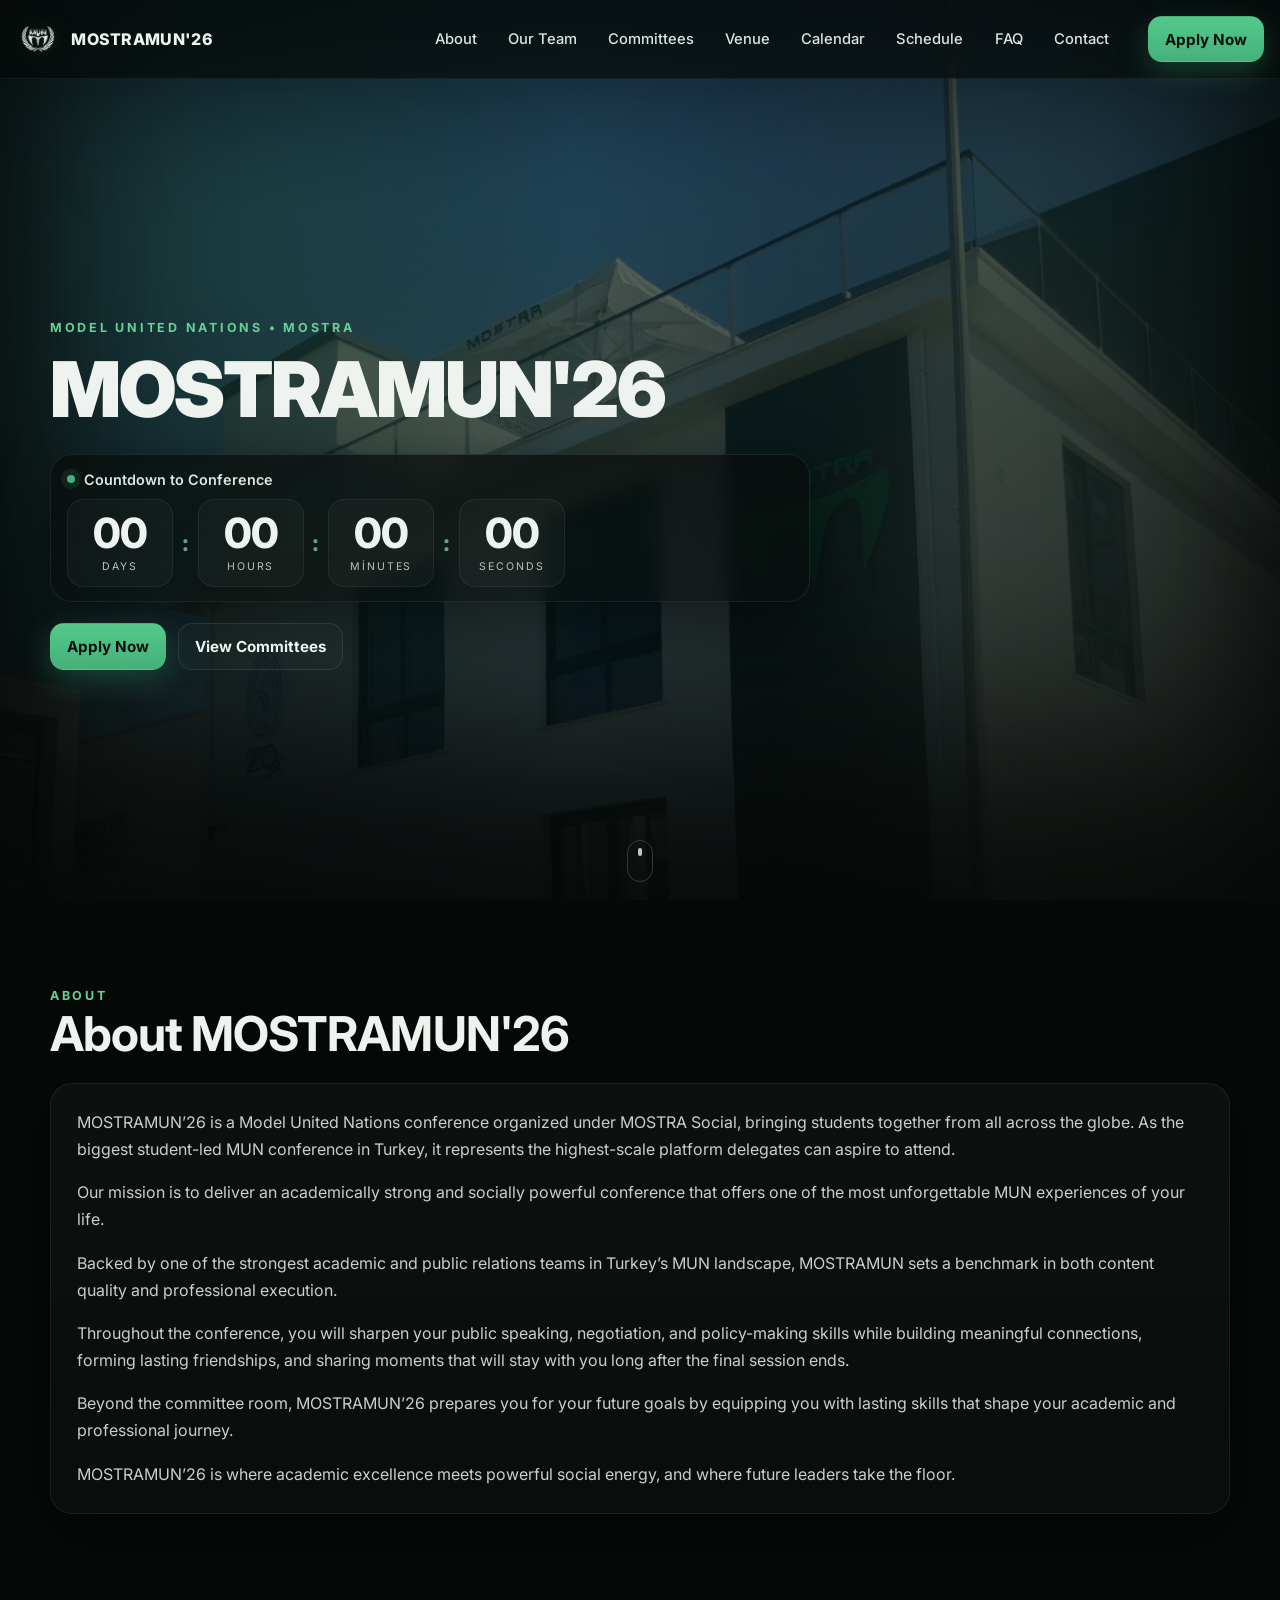
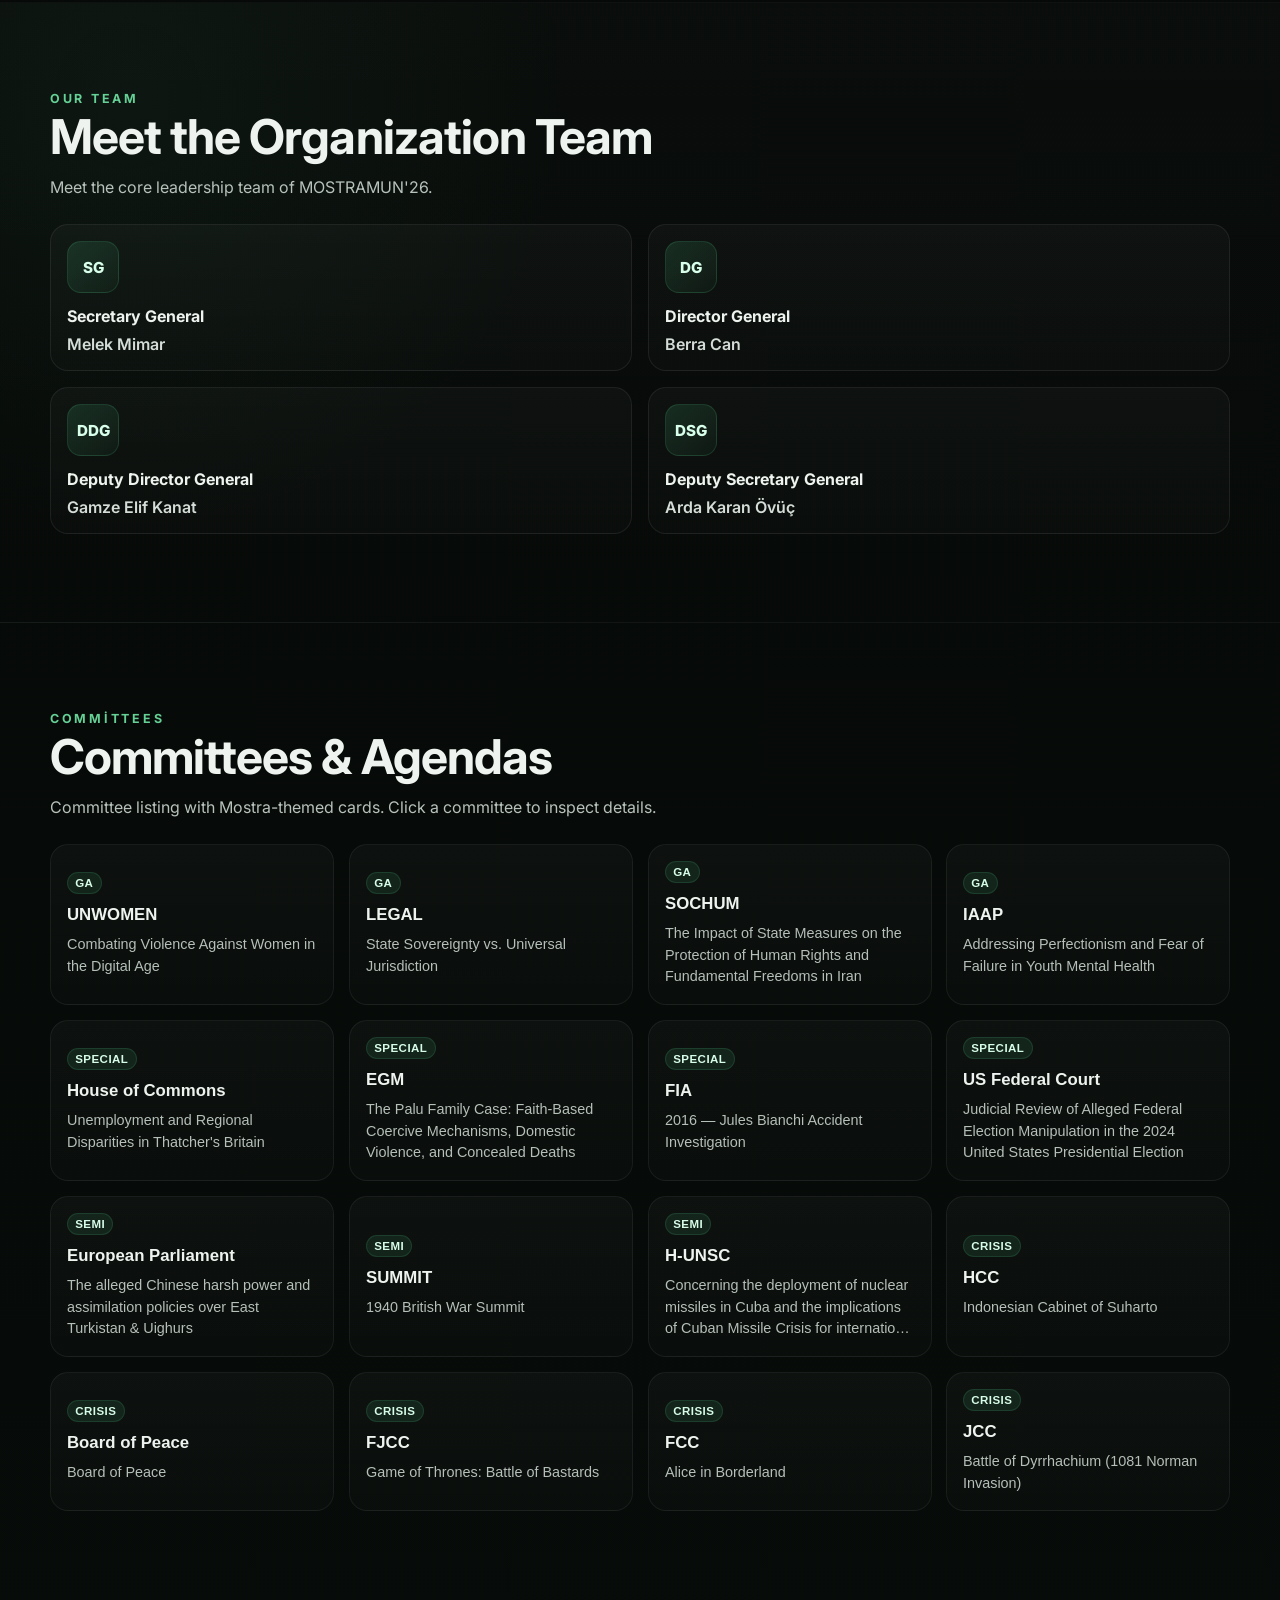
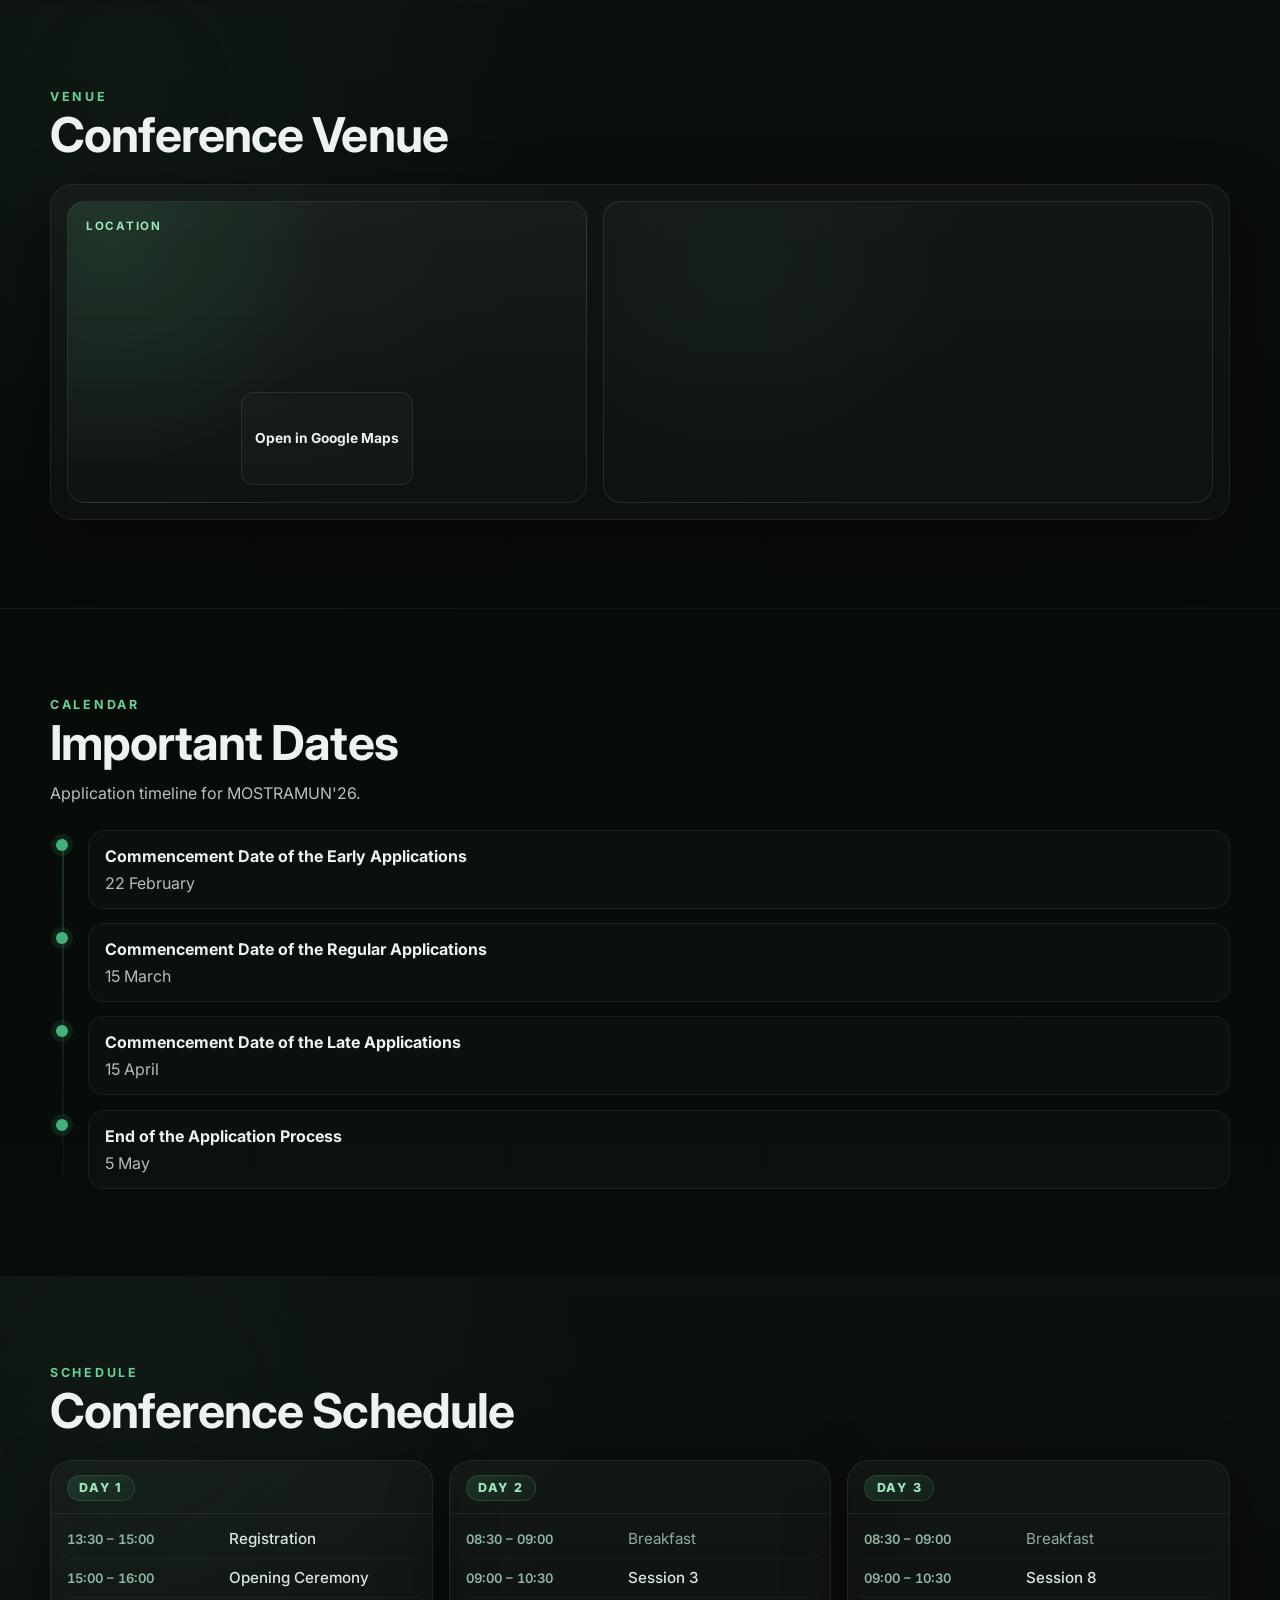
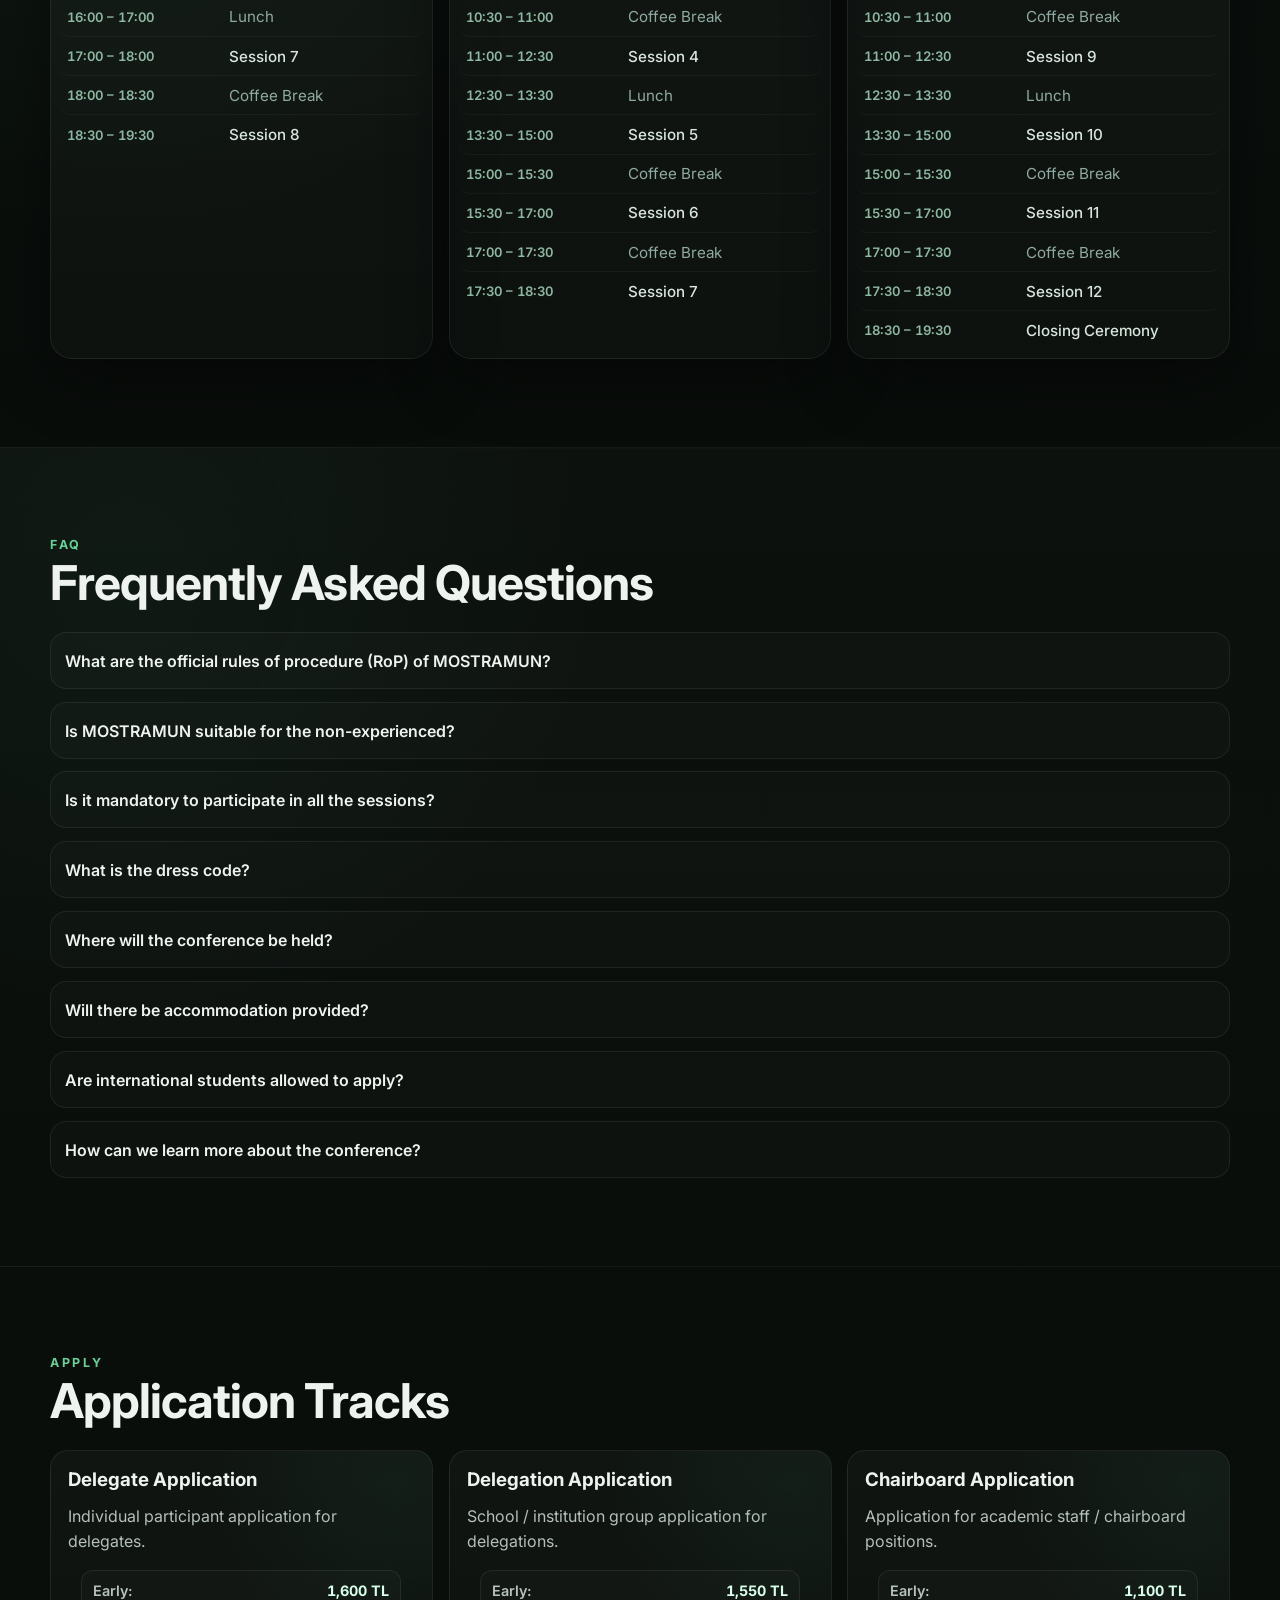
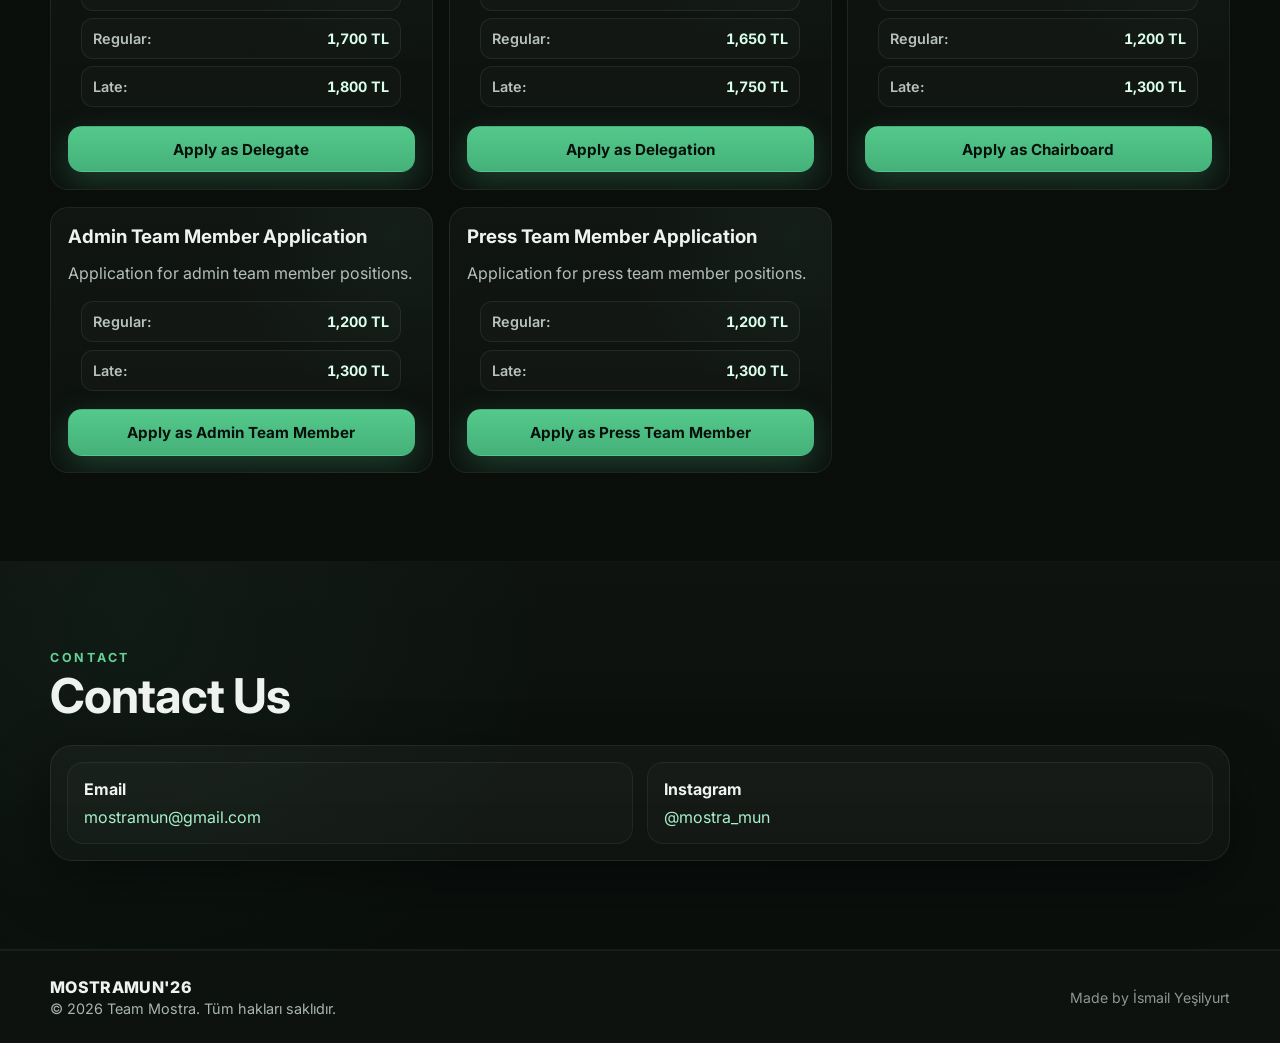
==== commit f12819f0: "update schedule layout to 3-column grid and remove after party Co-Authored-By: Claude Sonnet 4.6 <no" ====
--- a/index.html
+++ b/index.html
@@ -369,10 +369,6 @@
               <span class="schedule-time">17:30 – 18:30</span>
               <span class="schedule-event">Session 7</span>
             </div>
-            <div class="schedule-row schedule-row-party">
-              <span class="schedule-time">20:00 – 23:00</span>
-              <span class="schedule-event schedule-party">After Party</span>
-            </div>
           </div>
         </div>
 
--- a/styles.css
+++ b/styles.css
@@ -911,6 +911,7 @@
 /* SCHEDULE */
 .schedule-days {
   display: grid;
+  grid-template-columns: repeat(3, minmax(0, 1fr));
   gap: 1rem;
 }
 
@@ -1001,6 +1002,12 @@
 
 .schedule-event.schedule-party::before {
   content: "🎉 ";
+}
+
+@media (max-width: 860px) {
+  .schedule-days {
+    grid-template-columns: 1fr;
+  }
 }
 
 @media (max-width: 600px) {
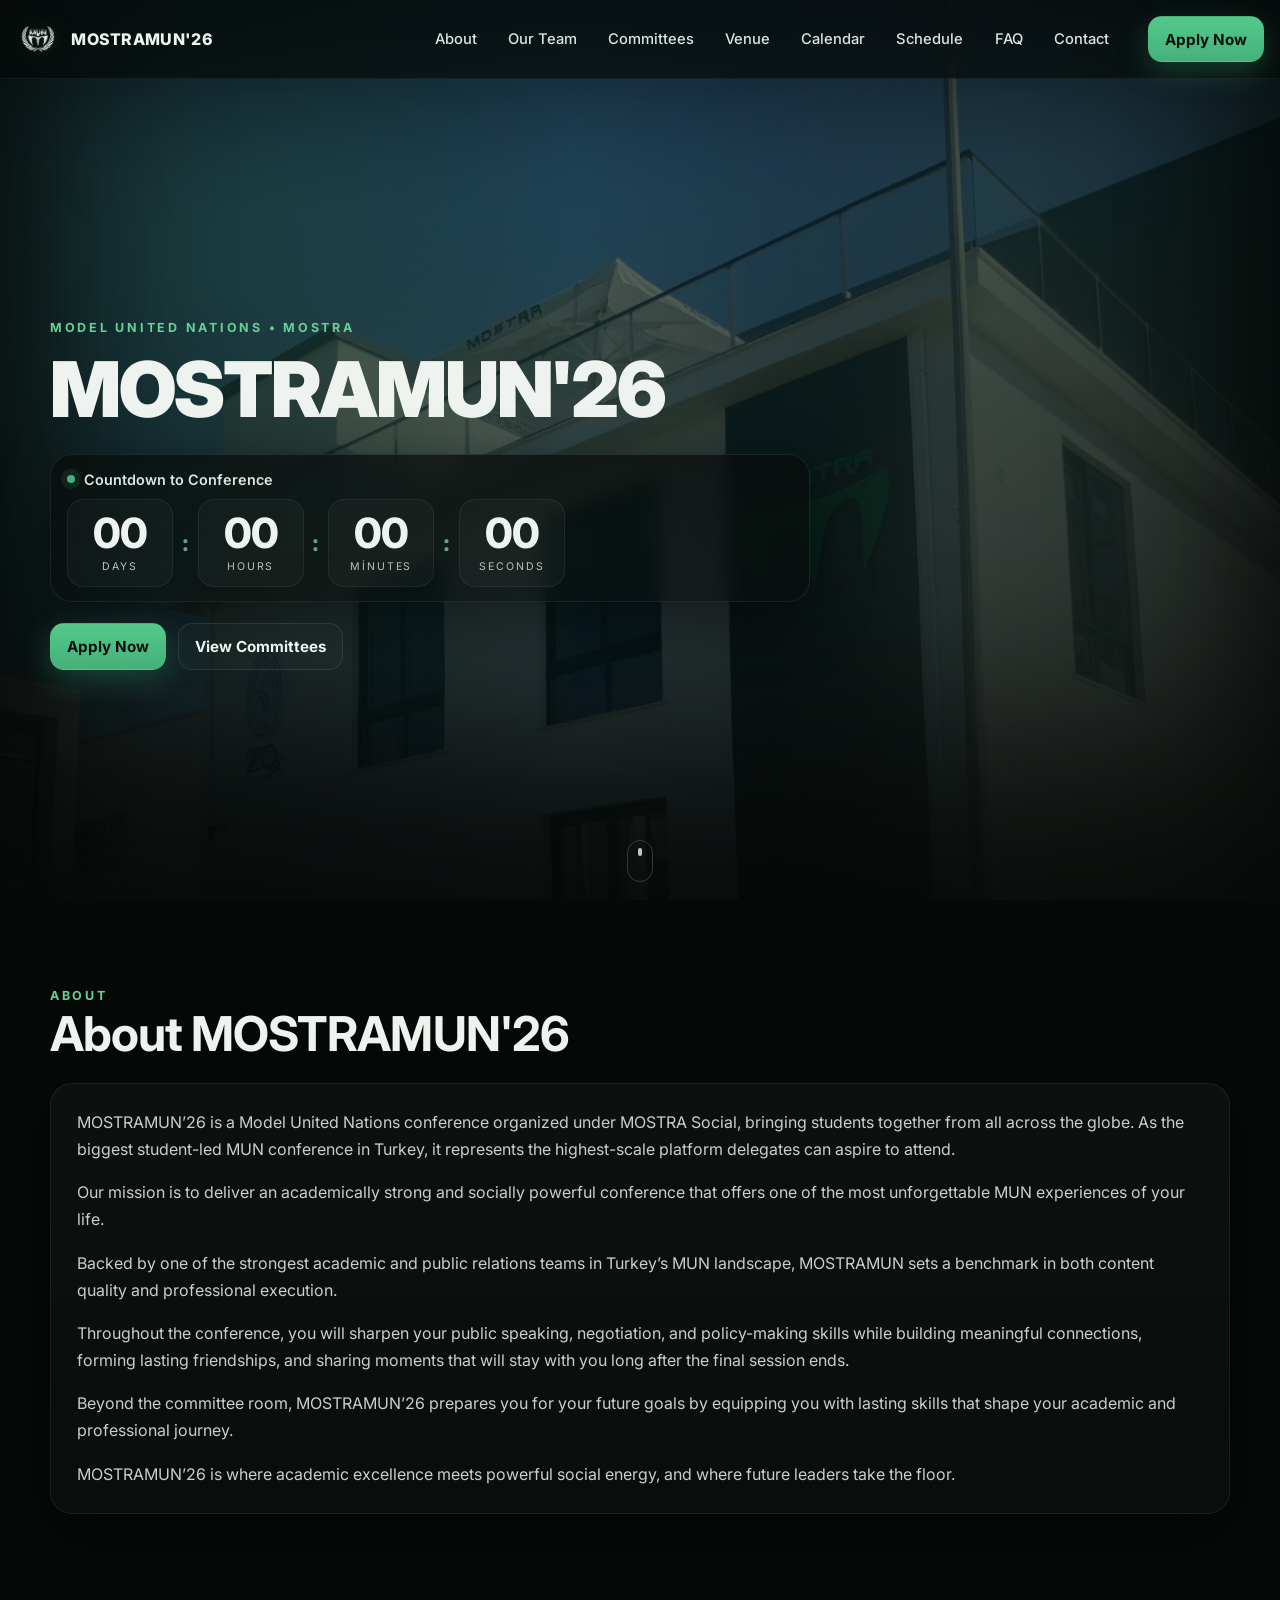
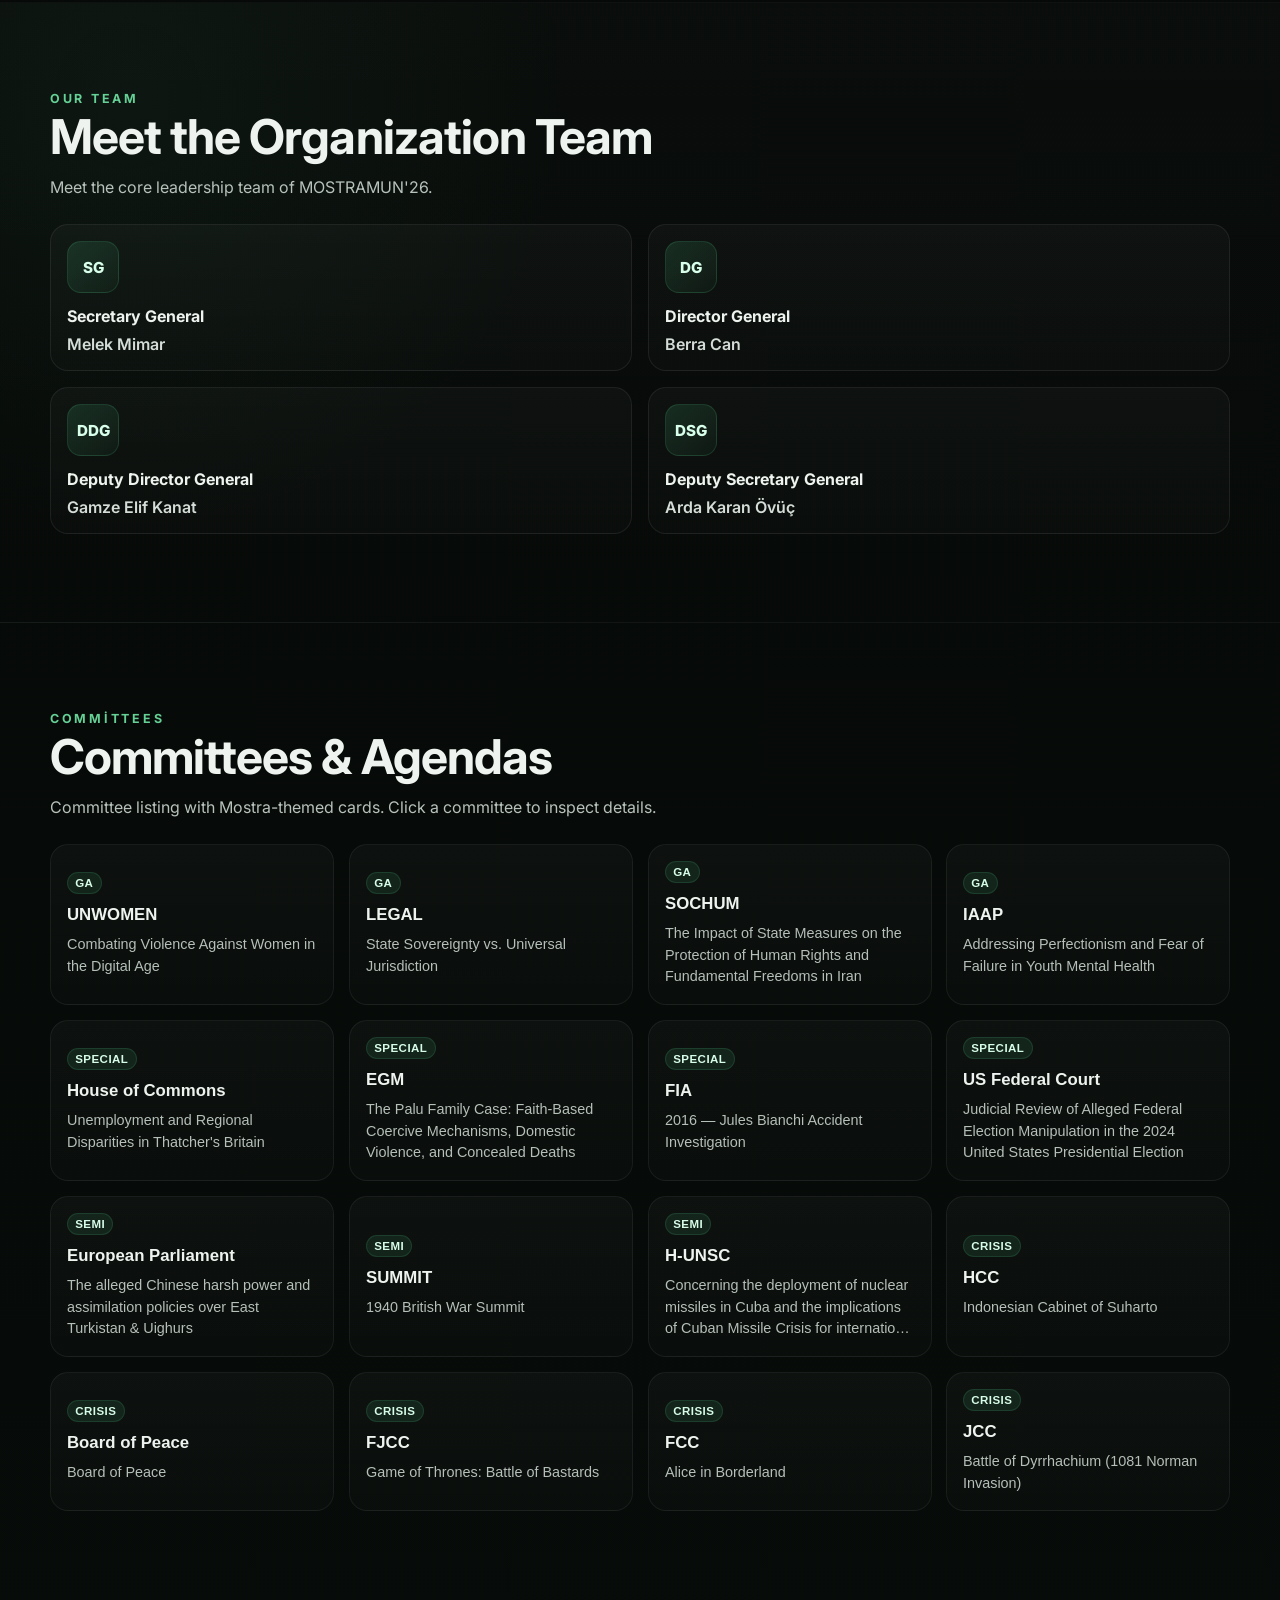
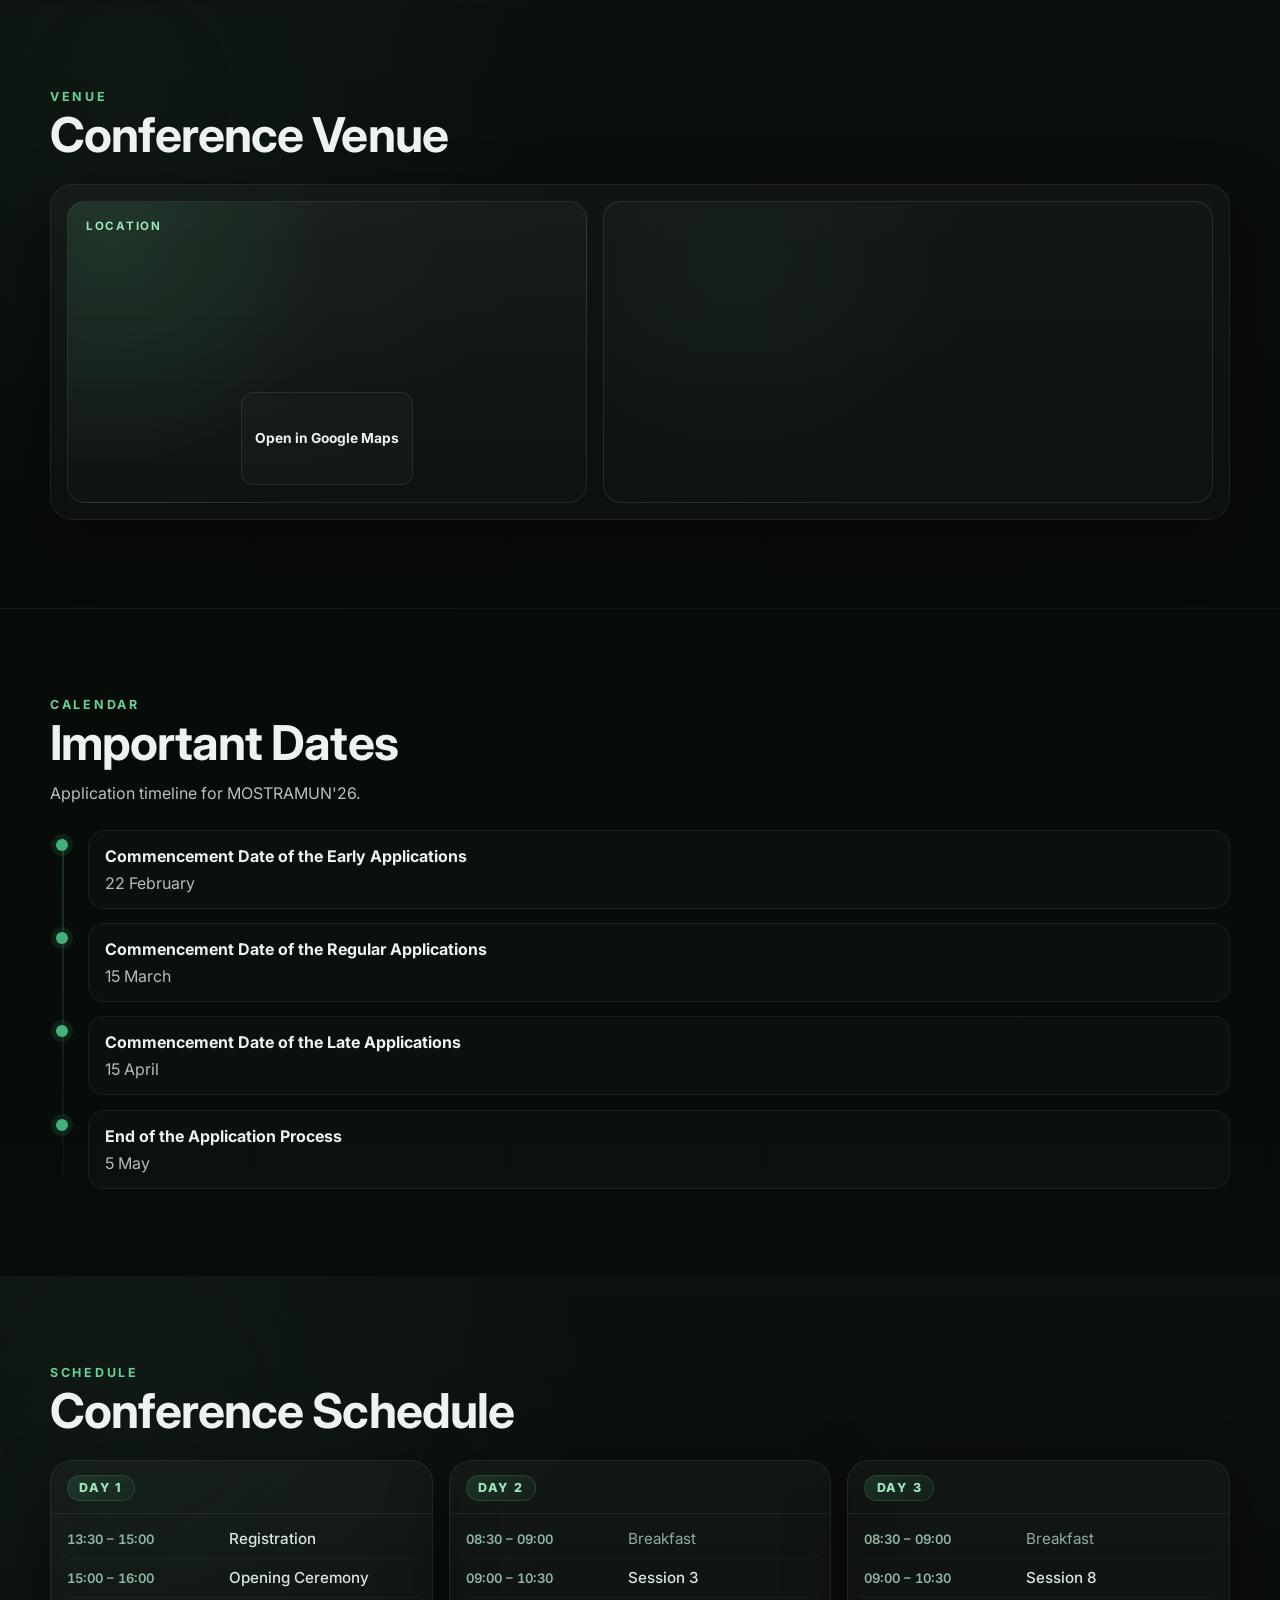
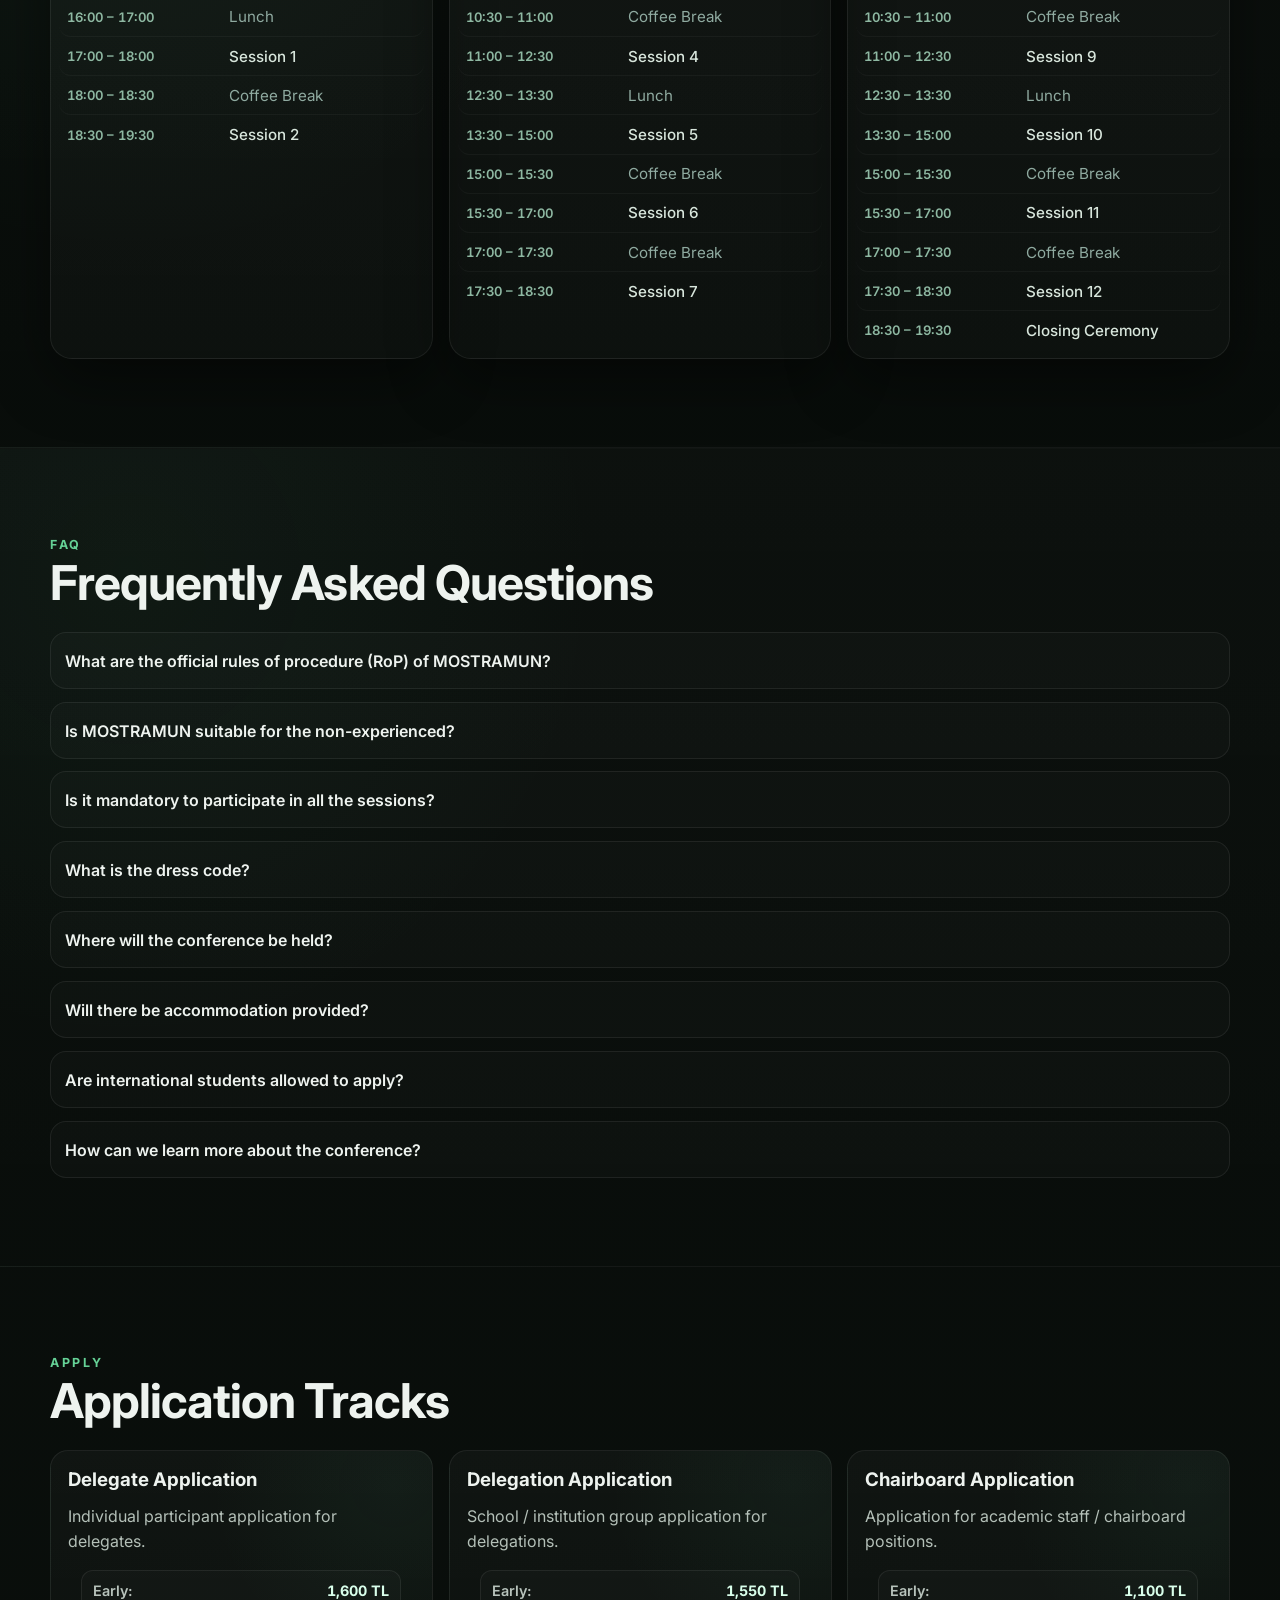
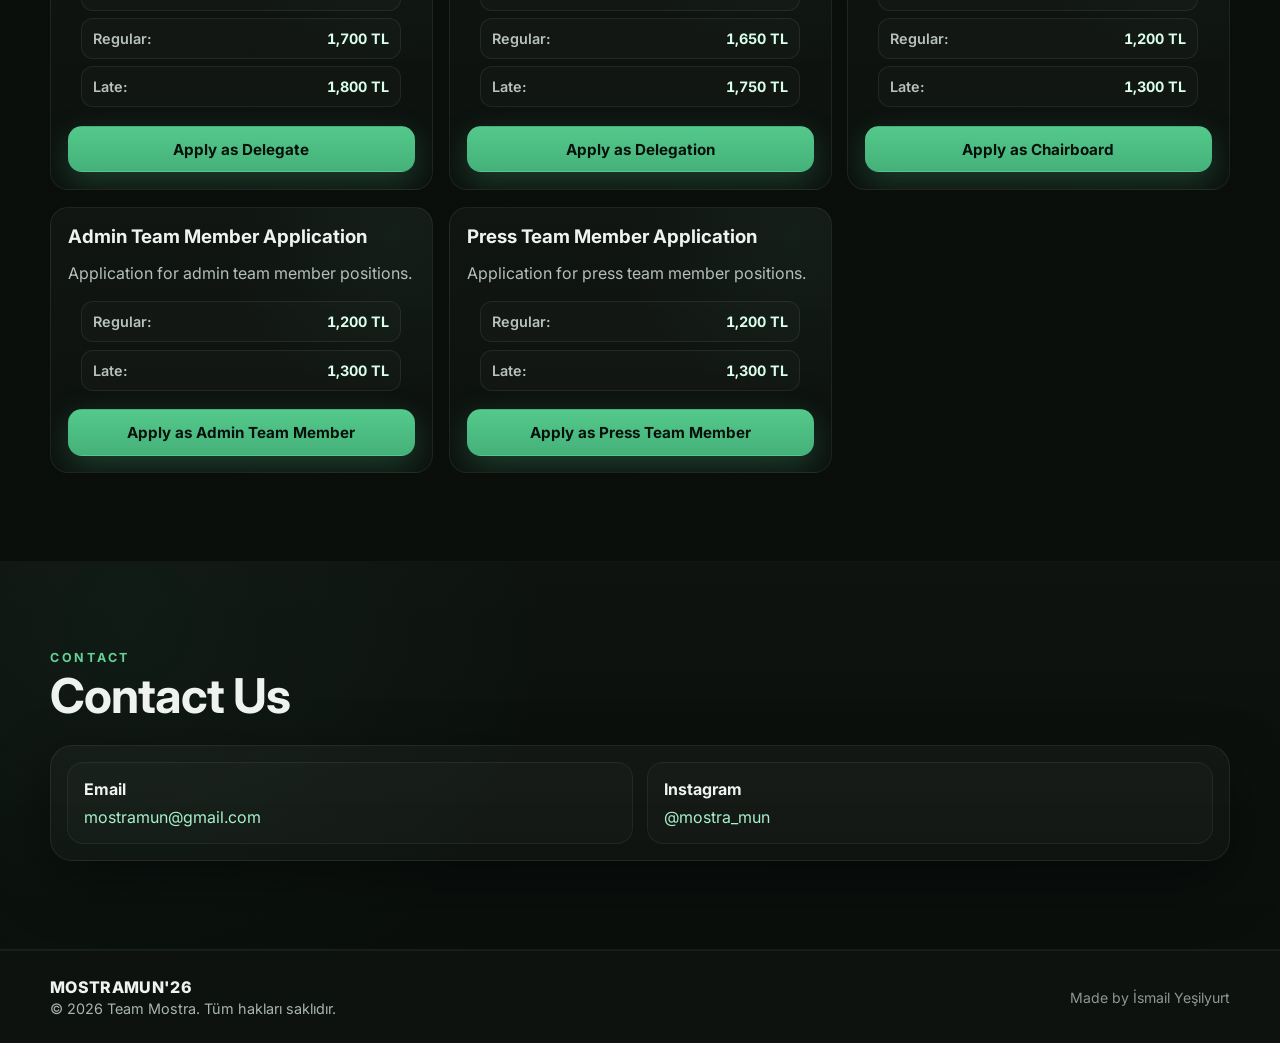
==== commit 5ee6da2f: "Update schedule events from Session 7 and 8 to 1 and 2" ====
--- a/index.html
+++ b/index.html
@@ -311,7 +311,7 @@
             </div>
             <div class="schedule-row">
               <span class="schedule-time">17:00 – 18:00</span>
-              <span class="schedule-event">Session 7</span>
+              <span class="schedule-event">Session 1</span>
             </div>
             <div class="schedule-row">
               <span class="schedule-time">18:00 – 18:30</span>
@@ -319,7 +319,7 @@
             </div>
             <div class="schedule-row">
               <span class="schedule-time">18:30 – 19:30</span>
-              <span class="schedule-event">Session 8</span>
+              <span class="schedule-event">Session 2</span>
             </div>
           </div>
         </div>
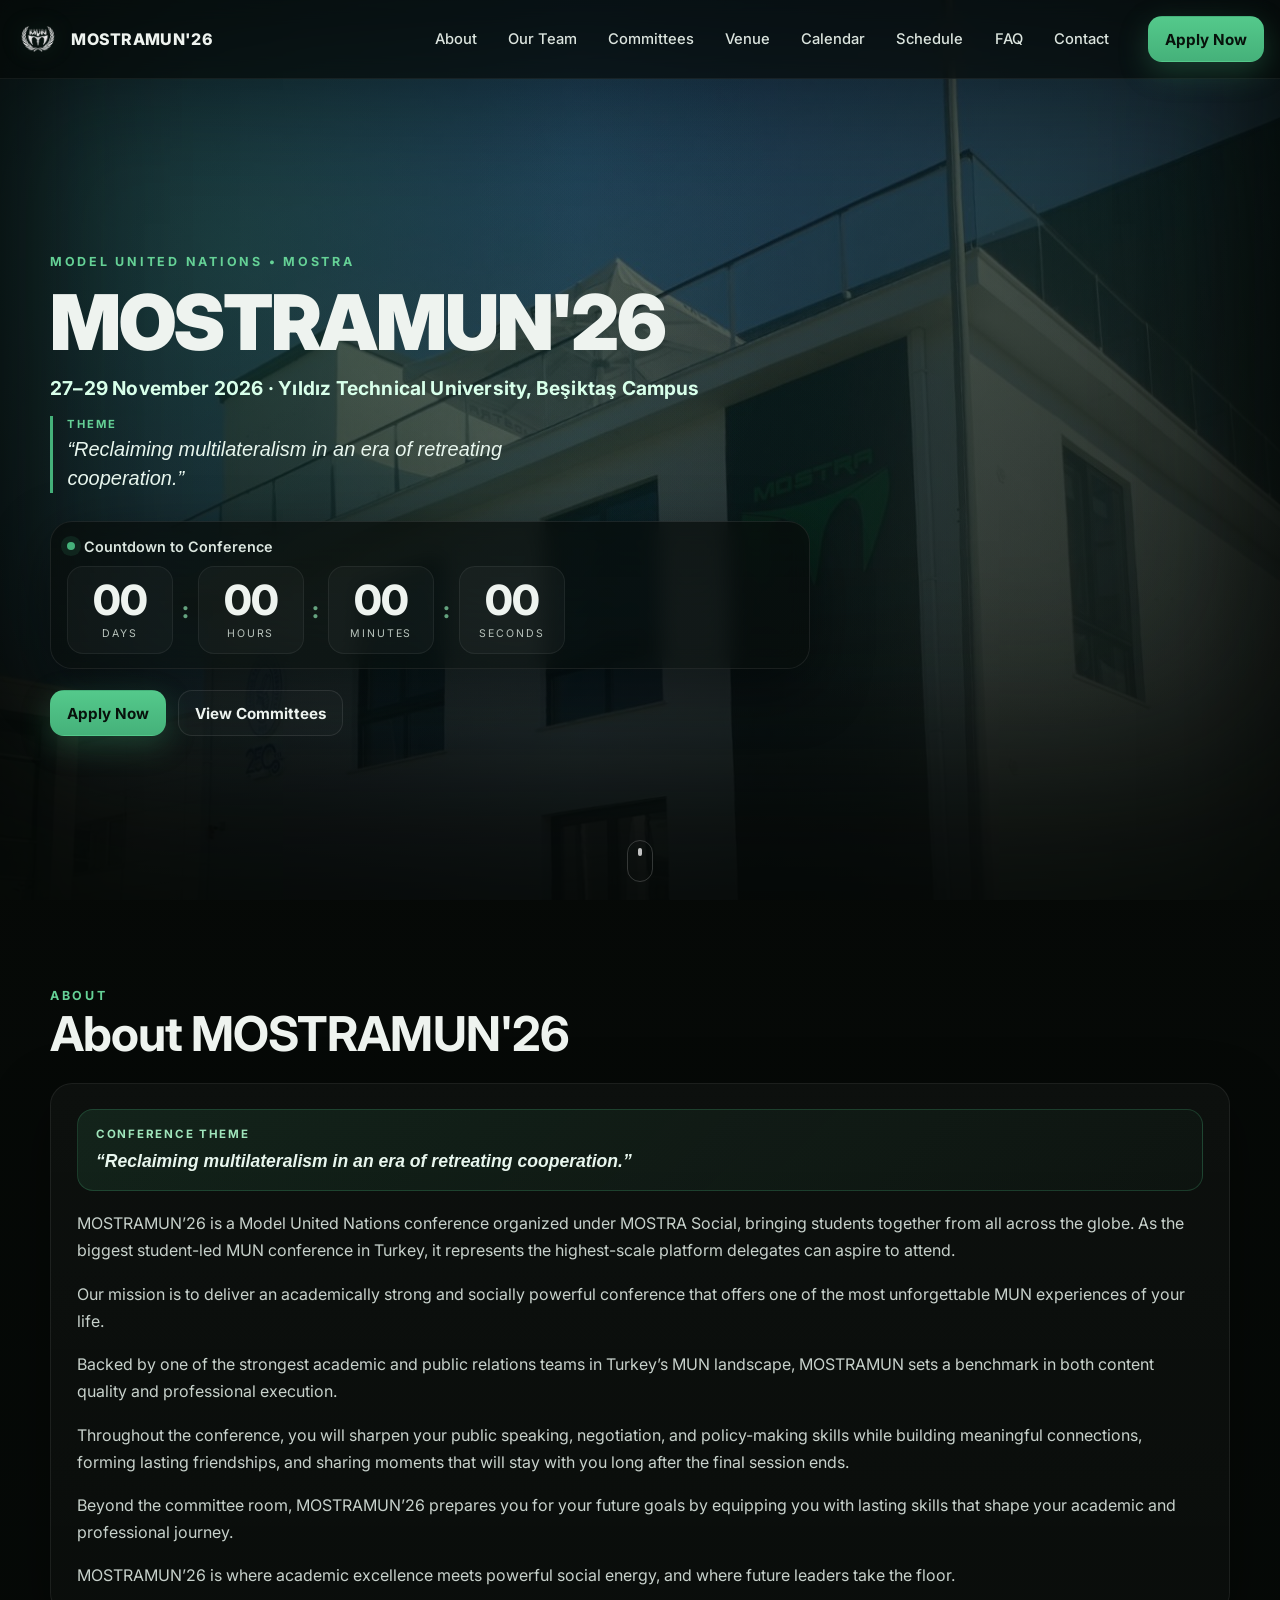
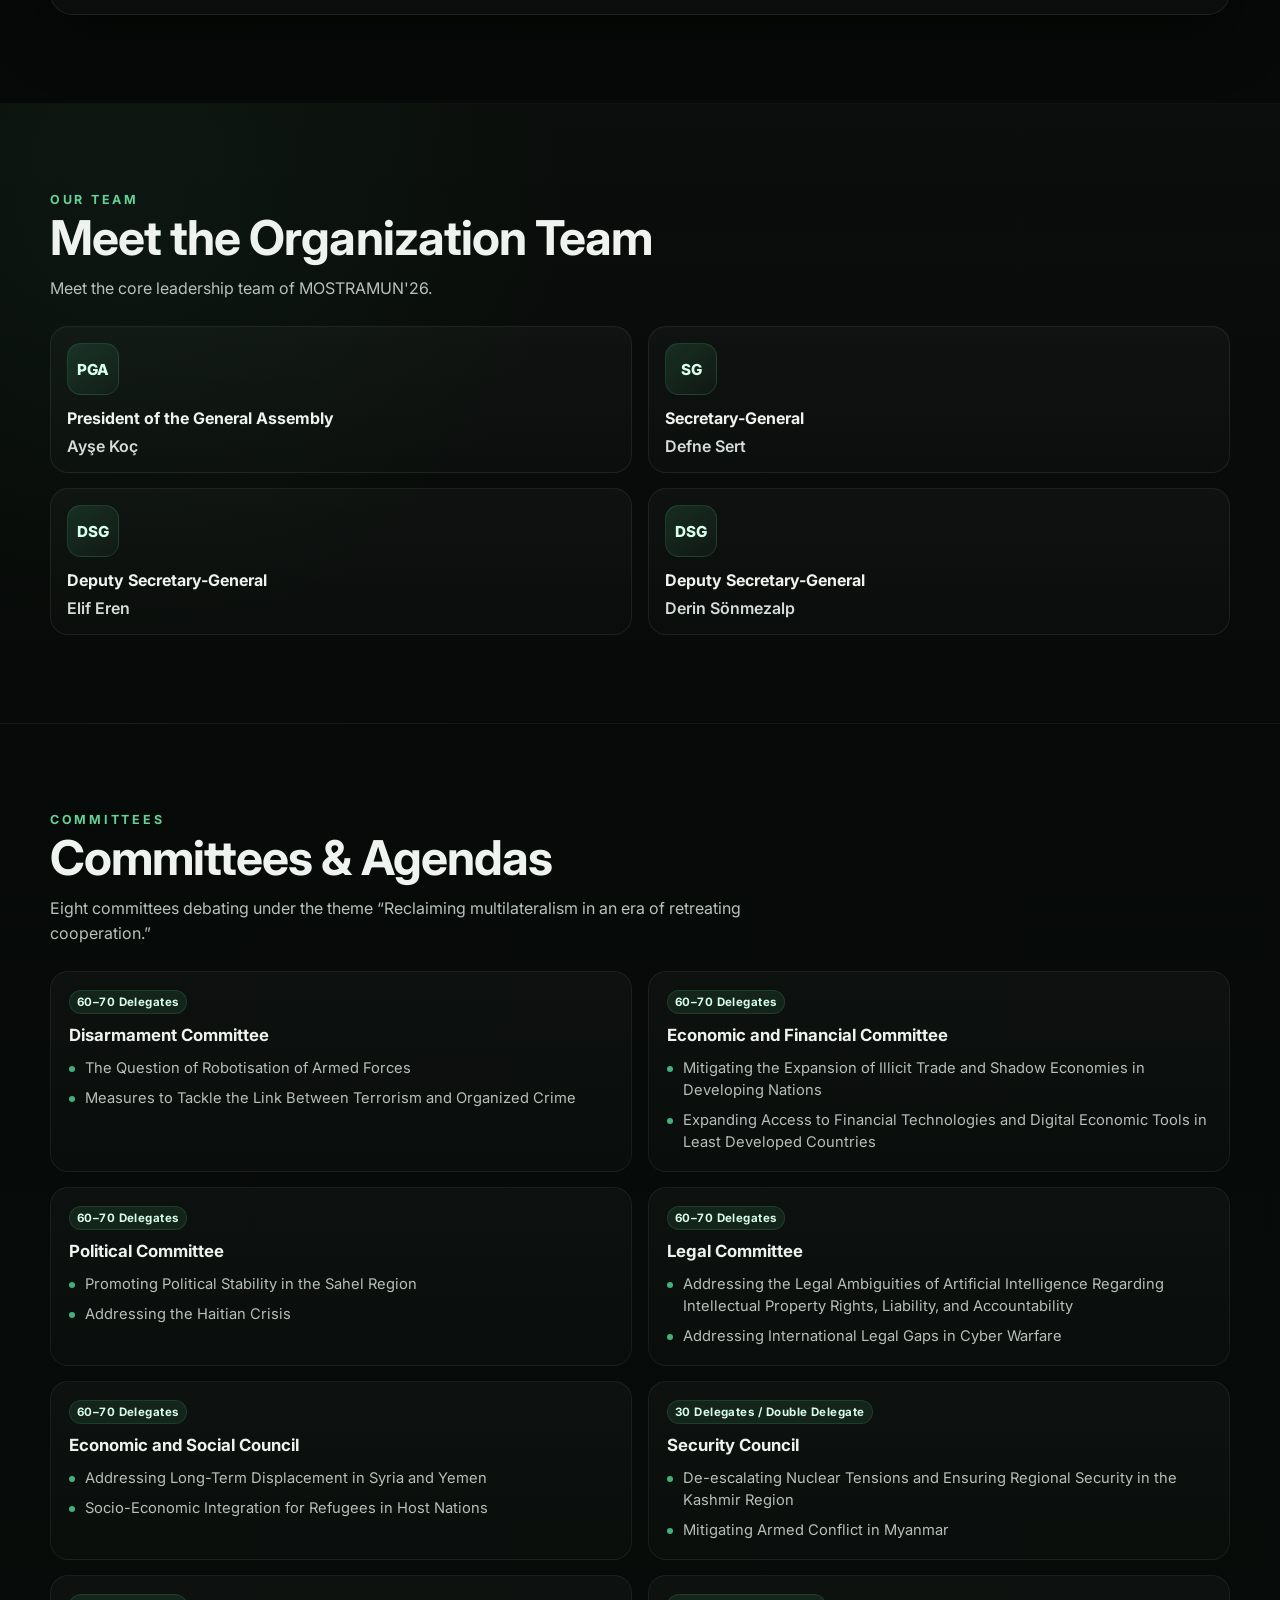
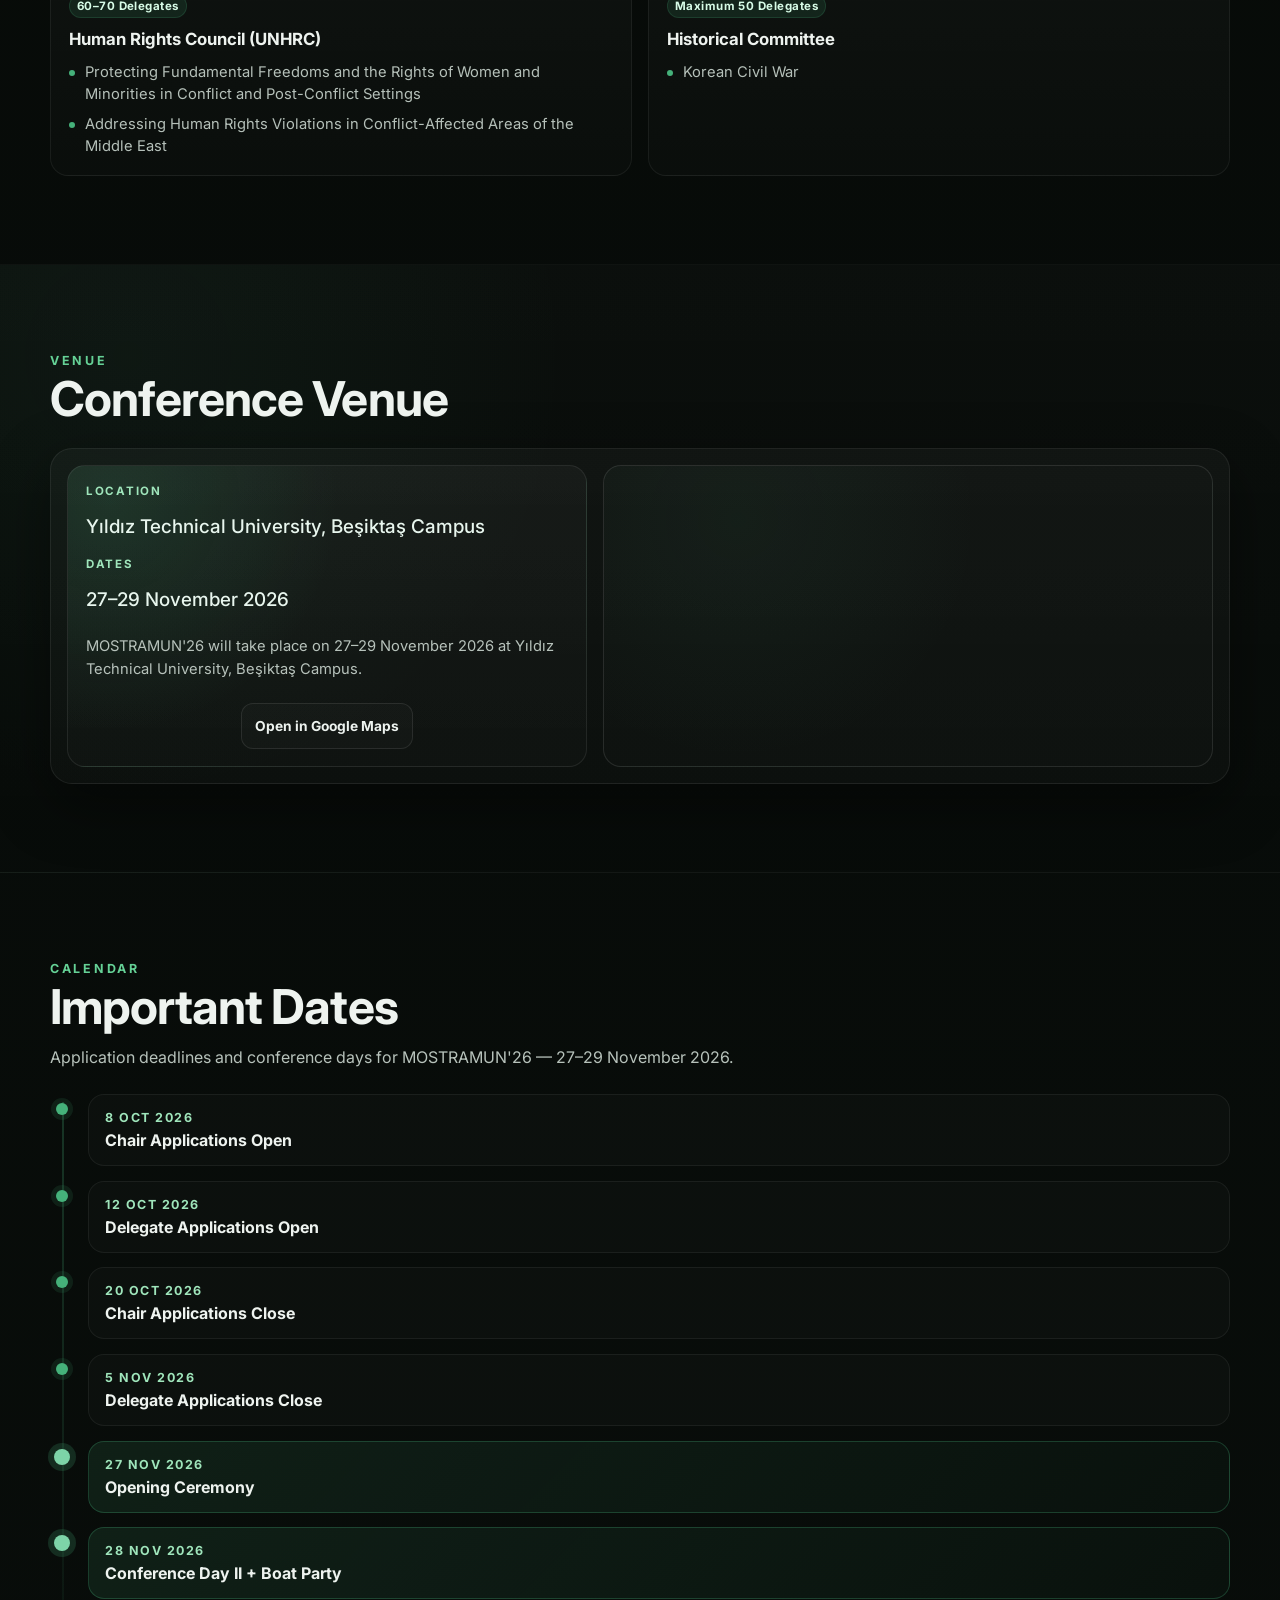
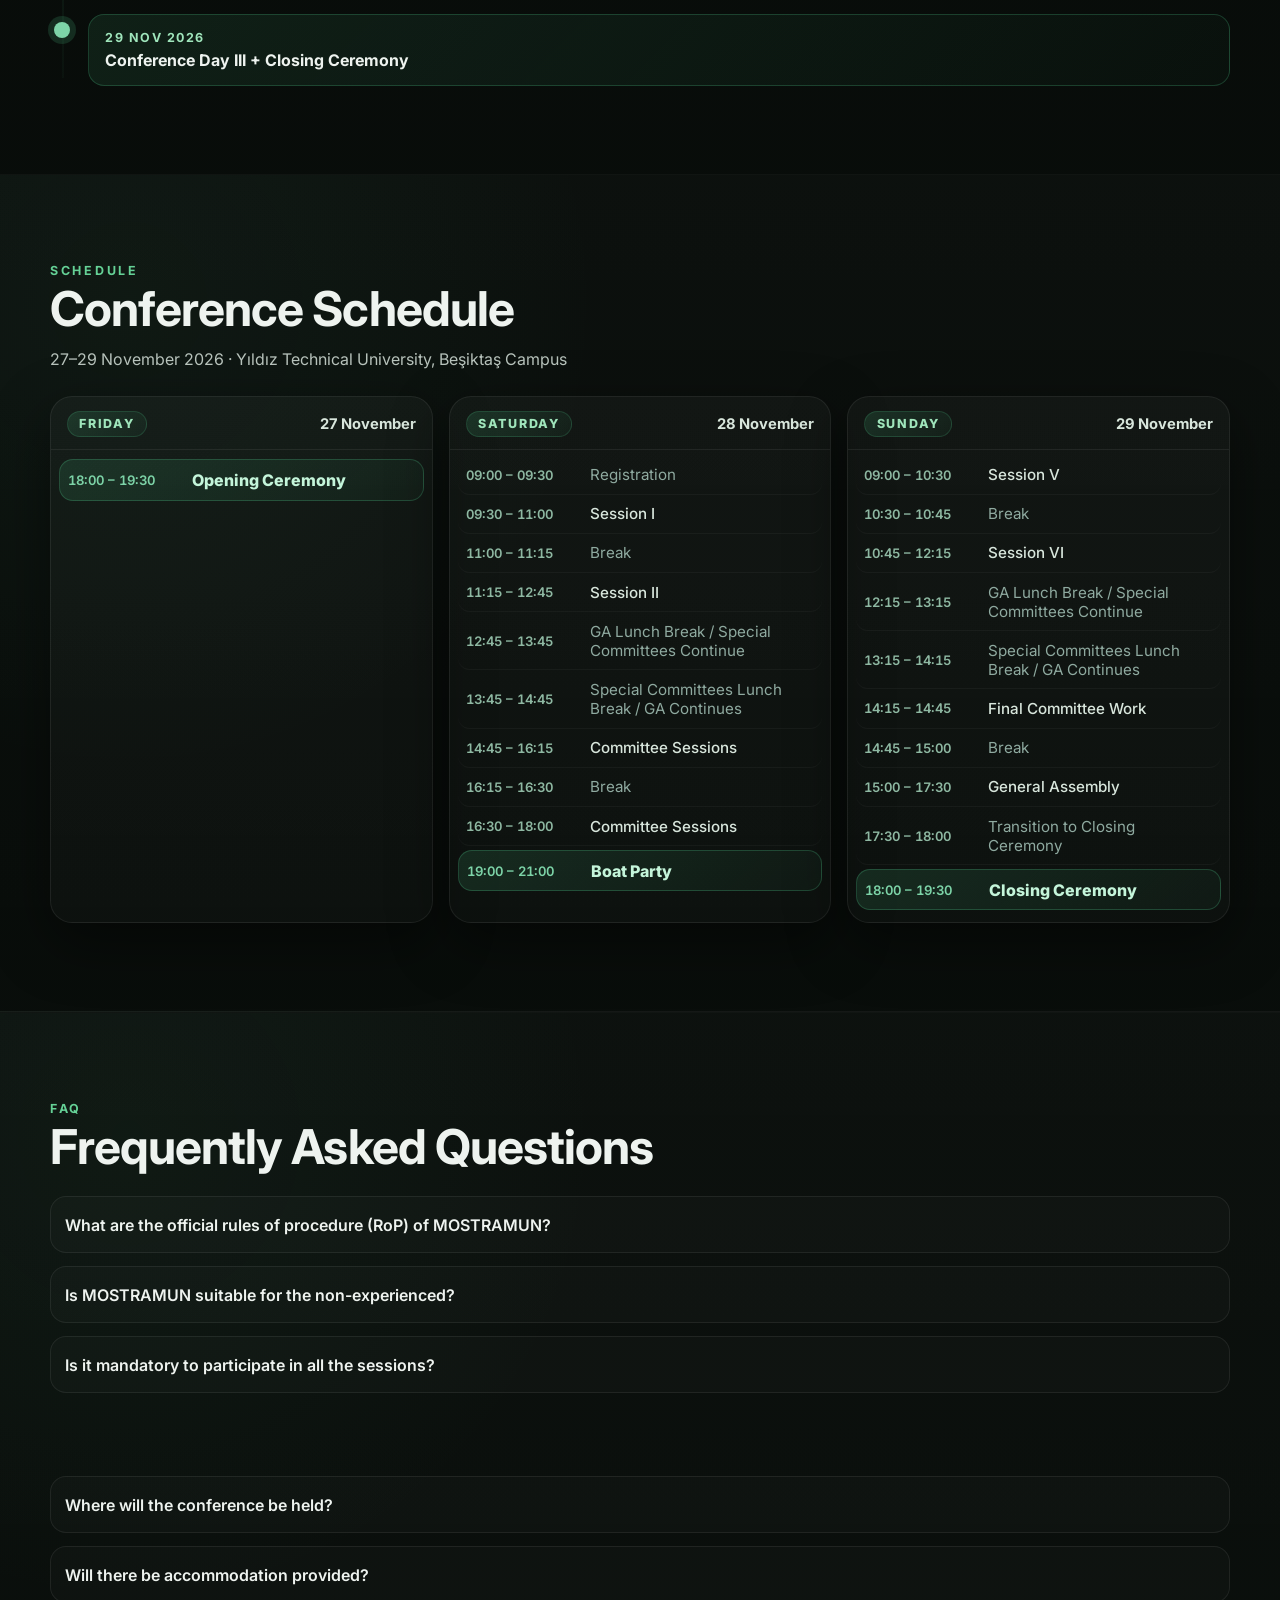
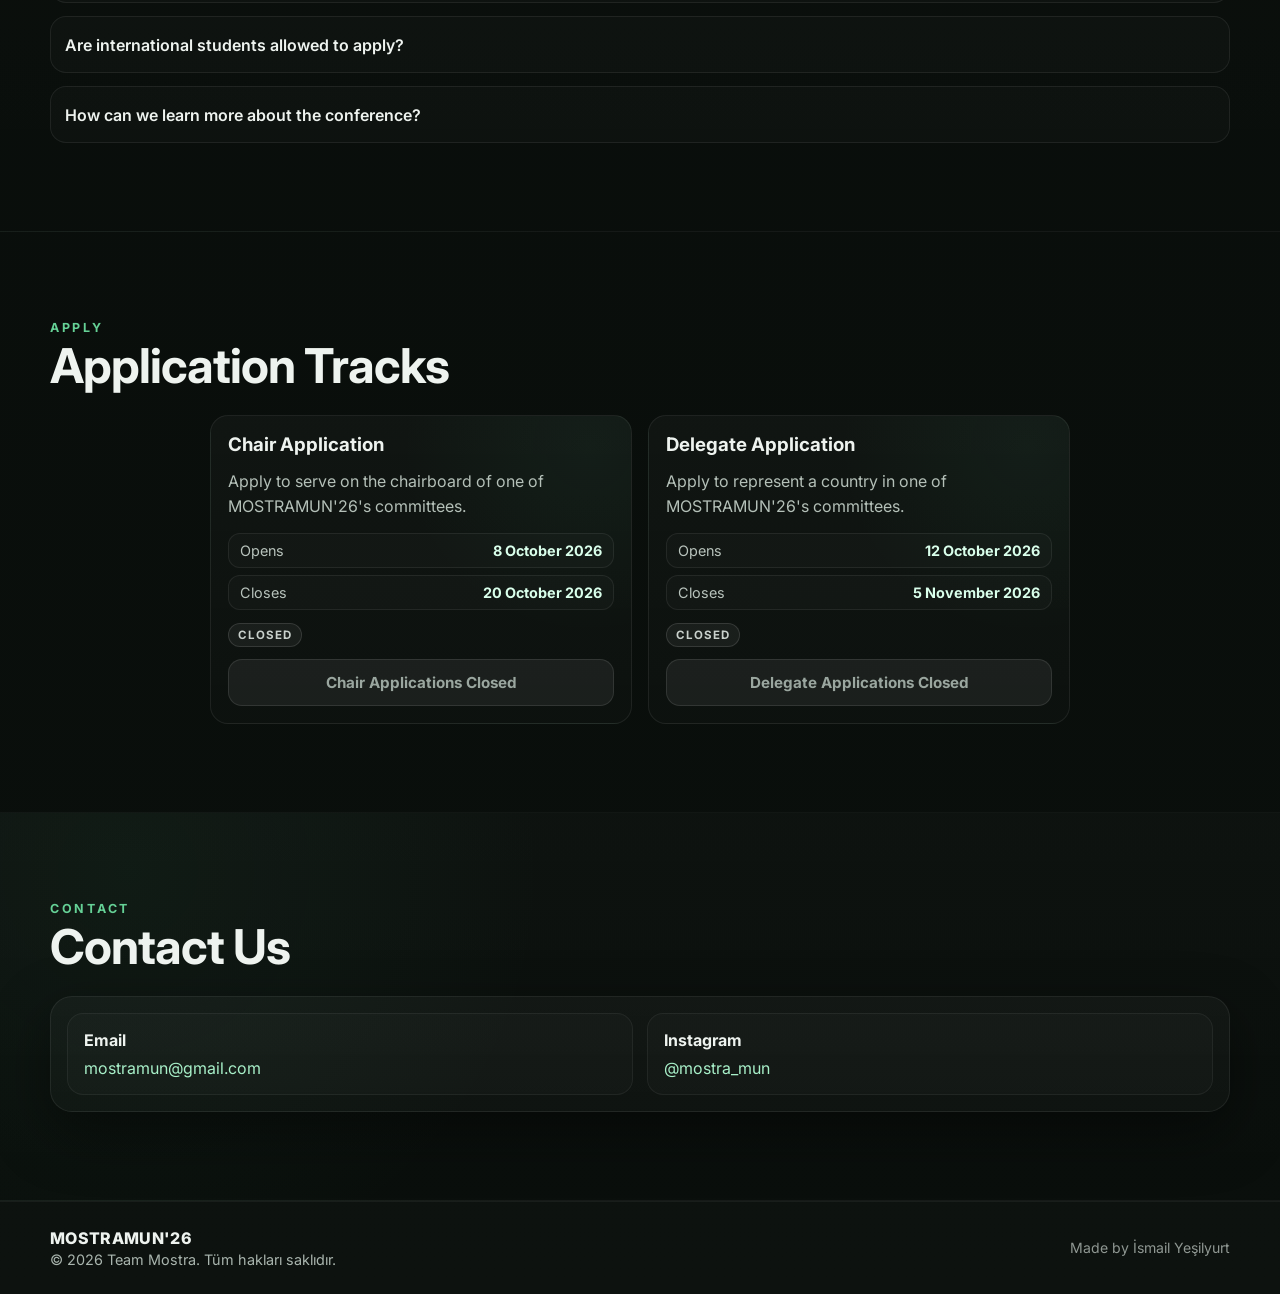
==== commit 3dc0b7f9: "update site for MOSTRAMUN'26: new team, committees, theme, calendar, schedule, venue and date-gated " ====
--- a/index.html
+++ b/index.html
@@ -1,5 +1,5 @@
 <!DOCTYPE html>
-<html lang="tr">
+<html lang="en">
 <head>
   <meta charset="UTF-8" />
   <meta name="viewport" content="width=device-width, initial-scale=1.0" />
@@ -68,6 +68,13 @@
 
       <h1>MOSTRAMUN'26</h1>
 
+      <p class="hero-dates">27–29 November 2026 · Yıldız Technical University, Beşiktaş Campus</p>
+
+      <p class="hero-theme">
+        <span class="hero-theme-label">Theme</span>
+        “Reclaiming multilateralism in an era of retreating cooperation.”
+      </p>
+
       <div class="countdown-card">
         <div class="countdown-header">
           <span class="countdown-dot"></span>
@@ -119,6 +126,10 @@
 
       <div class="panel about-panel">
         <div class="about-text">
+          <blockquote class="theme-callout">
+            <span>Conference Theme</span>
+            “Reclaiming multilateralism in an era of retreating cooperation.”
+          </blockquote>
           <p>
             MOSTRAMUN’26 is a Model United Nations conference organized under MOSTRA Social, bringing
             students together from all across the globe. As the biggest student-led MUN conference in
@@ -164,27 +175,27 @@
 
       <div class="team-grid">
         <article class="team-card">
+          <div class="team-avatar">PGA</div>
+          <h3>President of the General Assembly</h3>
+          <p class="team-name">Ayşe Koç</p>
+        </article>
+
+        <article class="team-card">
           <div class="team-avatar">SG</div>
-          <h3>Secretary General</h3>
-          <p class="team-name">Melek Mimar</p>
-        </article>
-
-        <article class="team-card">
-          <div class="team-avatar">DG</div>
-          <h3>Director General</h3>
-          <p class="team-name">Berra Can</p>
-        </article>
-
-        <article class="team-card">
-          <div class="team-avatar">DDG</div>
-          <h3>Deputy Director General</h3>
-          <p class="team-name">Gamze Elif Kanat</p>
+          <h3>Secretary-General</h3>
+          <p class="team-name">Defne Sert</p>
         </article>
 
         <article class="team-card">
           <div class="team-avatar">DSG</div>
-          <h3>Deputy Secretary General</h3>
-          <p class="team-name">Arda Karan Övüç</p>
+          <h3>Deputy Secretary-General</h3>
+          <p class="team-name">Elif Eren</p>
+        </article>
+
+        <article class="team-card">
+          <div class="team-avatar">DSG</div>
+          <h3>Deputy Secretary-General</h3>
+          <p class="team-name">Derin Sönmezalp</p>
         </article>
       </div>
     </div>
@@ -197,7 +208,7 @@
         <p class="eyebrow">Committees</p>
         <h2>Committees & Agendas</h2>
         <p class="section-desc">
-          Committee listing with Mostra-themed cards. Click a committee to inspect details.
+          Eight committees debating under the theme “Reclaiming multilateralism in an era of retreating cooperation.”
         </p>
       </div>
 
@@ -218,7 +229,10 @@
       <div class="panel venue-panel">
         <div class="venue-content venue-content-single">
           <p class="venue-location-label">LOCATION</p>
-          <p class="venue-location-value">Yıldız Teknik Üniversitesi Beşiktaş Kampüsü</p>
+          <p class="venue-location-value">Yıldız Technical University, Beşiktaş Campus</p>
+          <p class="venue-location-label">DATES</p>
+          <p class="venue-location-value">27–29 November 2026</p>
+          <p class="venue-note">MOSTRAMUN'26 will take place on 27–29 November 2026 at Yıldız Technical University, Beşiktaş Campus.</p>
           <a href="https://google.com/maps/place//data=!4m2!3m1!1s0x14cab7afd662296b:0x838c088492dac437?sa=X&ved=1t:8290&ictx=111" target="_blank" rel="noopener" class="btn btn-ghost venue-map-btn">Open in Google Maps</a>
         </div>
 
@@ -242,7 +256,7 @@
         <p class="eyebrow">Calendar</p>
         <h2>Important Dates</h2>
         <p class="section-desc">
-          Application timeline for MOSTRAMUN'26.
+          Application deadlines and conference days for MOSTRAMUN'26 — 27–29 November 2026.
         </p>
       </div>
 
@@ -250,32 +264,56 @@
         <div class="timeline-item">
           <div class="timeline-dot"></div>
           <div class="timeline-card">
-            <h3>Commencement Date of the Early Applications</h3>
-            <p>22 February</p>
+            <p class="timeline-date">8 Oct 2026</p>
+            <h3>Chair Applications Open</h3>
           </div>
         </div>
 
         <div class="timeline-item">
           <div class="timeline-dot"></div>
           <div class="timeline-card">
-            <h3>Commencement Date of the Regular Applications</h3>
-            <p>15 March</p>
+            <p class="timeline-date">12 Oct 2026</p>
+            <h3>Delegate Applications Open</h3>
           </div>
         </div>
 
         <div class="timeline-item">
           <div class="timeline-dot"></div>
           <div class="timeline-card">
-            <h3>Commencement Date of the Late Applications</h3>
-            <p>15 April</p>
+            <p class="timeline-date">20 Oct 2026</p>
+            <h3>Chair Applications Close</h3>
           </div>
         </div>
 
         <div class="timeline-item">
           <div class="timeline-dot"></div>
           <div class="timeline-card">
-            <h3>End of the Application Process</h3>
-            <p>5 May</p>
+            <p class="timeline-date">5 Nov 2026</p>
+            <h3>Delegate Applications Close</h3>
+          </div>
+        </div>
+
+        <div class="timeline-item timeline-item-conf">
+          <div class="timeline-dot"></div>
+          <div class="timeline-card">
+            <p class="timeline-date">27 Nov 2026</p>
+            <h3>Opening Ceremony</h3>
+          </div>
+        </div>
+
+        <div class="timeline-item timeline-item-conf">
+          <div class="timeline-dot"></div>
+          <div class="timeline-card">
+            <p class="timeline-date">28 Nov 2026</p>
+            <h3>Conference Day II + Boat Party</h3>
+          </div>
+        </div>
+
+        <div class="timeline-item timeline-item-conf">
+          <div class="timeline-dot"></div>
+          <div class="timeline-card">
+            <p class="timeline-date">29 Nov 2026</p>
+            <h3>Conference Day III + Closing Ceremony</h3>
           </div>
         </div>
       </div>
@@ -288,138 +326,118 @@
       <div class="section-head">
         <p class="eyebrow">Schedule</p>
         <h2>Conference Schedule</h2>
+        <p class="section-desc">27–29 November 2026 · Yıldız Technical University, Beşiktaş Campus</p>
       </div>
 
       <div class="schedule-days">
 
         <div class="schedule-day panel">
           <div class="schedule-day-header">
-            <span class="schedule-day-badge">Day 1</span>
+            <span class="schedule-day-badge">Friday</span>
+            <span class="schedule-day-date">27 November</span>
           </div>
           <div class="schedule-table">
-            <div class="schedule-row">
-              <span class="schedule-time">13:30 – 15:00</span>
-              <span class="schedule-event">Registration</span>
-            </div>
-            <div class="schedule-row">
-              <span class="schedule-time">15:00 – 16:00</span>
-              <span class="schedule-event">Opening Ceremony</span>
-            </div>
-            <div class="schedule-row">
-              <span class="schedule-time">16:00 – 17:00</span>
-              <span class="schedule-event schedule-break">Lunch</span>
-            </div>
-            <div class="schedule-row">
-              <span class="schedule-time">17:00 – 18:00</span>
-              <span class="schedule-event">Session 1</span>
-            </div>
-            <div class="schedule-row">
-              <span class="schedule-time">18:00 – 18:30</span>
-              <span class="schedule-event schedule-break">Coffee Break</span>
-            </div>
-            <div class="schedule-row">
-              <span class="schedule-time">18:30 – 19:30</span>
-              <span class="schedule-event">Session 2</span>
+            <div class="schedule-row schedule-row-highlight">
+              <span class="schedule-time">18:00 – 19:30</span>
+              <span class="schedule-event schedule-highlight">Opening Ceremony</span>
             </div>
           </div>
         </div>
 
         <div class="schedule-day panel">
           <div class="schedule-day-header">
-            <span class="schedule-day-badge">Day 2</span>
+            <span class="schedule-day-badge">Saturday</span>
+            <span class="schedule-day-date">28 November</span>
           </div>
           <div class="schedule-table">
             <div class="schedule-row">
-              <span class="schedule-time">08:30 – 09:00</span>
-              <span class="schedule-event schedule-break">Breakfast</span>
-            </div>
-            <div class="schedule-row">
-              <span class="schedule-time">09:00 – 10:30</span>
-              <span class="schedule-event">Session 3</span>
-            </div>
-            <div class="schedule-row">
-              <span class="schedule-time">10:30 – 11:00</span>
-              <span class="schedule-event schedule-break">Coffee Break</span>
-            </div>
-            <div class="schedule-row">
-              <span class="schedule-time">11:00 – 12:30</span>
-              <span class="schedule-event">Session 4</span>
-            </div>
-            <div class="schedule-row">
-              <span class="schedule-time">12:30 – 13:30</span>
-              <span class="schedule-event schedule-break">Lunch</span>
-            </div>
-            <div class="schedule-row">
-              <span class="schedule-time">13:30 – 15:00</span>
-              <span class="schedule-event">Session 5</span>
-            </div>
-            <div class="schedule-row">
-              <span class="schedule-time">15:00 – 15:30</span>
-              <span class="schedule-event schedule-break">Coffee Break</span>
-            </div>
-            <div class="schedule-row">
-              <span class="schedule-time">15:30 – 17:00</span>
-              <span class="schedule-event">Session 6</span>
-            </div>
-            <div class="schedule-row">
-              <span class="schedule-time">17:00 – 17:30</span>
-              <span class="schedule-event schedule-break">Coffee Break</span>
-            </div>
-            <div class="schedule-row">
-              <span class="schedule-time">17:30 – 18:30</span>
-              <span class="schedule-event">Session 7</span>
+              <span class="schedule-time">09:00 – 09:30</span>
+              <span class="schedule-event schedule-break">Registration</span>
+            </div>
+            <div class="schedule-row">
+              <span class="schedule-time">09:30 – 11:00</span>
+              <span class="schedule-event">Session I</span>
+            </div>
+            <div class="schedule-row">
+              <span class="schedule-time">11:00 – 11:15</span>
+              <span class="schedule-event schedule-break">Break</span>
+            </div>
+            <div class="schedule-row">
+              <span class="schedule-time">11:15 – 12:45</span>
+              <span class="schedule-event">Session II</span>
+            </div>
+            <div class="schedule-row">
+              <span class="schedule-time">12:45 – 13:45</span>
+              <span class="schedule-event schedule-break">GA Lunch Break / Special Committees Continue</span>
+            </div>
+            <div class="schedule-row">
+              <span class="schedule-time">13:45 – 14:45</span>
+              <span class="schedule-event schedule-break">Special Committees Lunch Break / GA Continues</span>
+            </div>
+            <div class="schedule-row">
+              <span class="schedule-time">14:45 – 16:15</span>
+              <span class="schedule-event">Committee Sessions</span>
+            </div>
+            <div class="schedule-row">
+              <span class="schedule-time">16:15 – 16:30</span>
+              <span class="schedule-event schedule-break">Break</span>
+            </div>
+            <div class="schedule-row">
+              <span class="schedule-time">16:30 – 18:00</span>
+              <span class="schedule-event">Committee Sessions</span>
+            </div>
+            <div class="schedule-row schedule-row-highlight">
+              <span class="schedule-time">19:00 – 21:00</span>
+              <span class="schedule-event schedule-highlight">Boat Party</span>
             </div>
           </div>
         </div>
 
         <div class="schedule-day panel">
           <div class="schedule-day-header">
-            <span class="schedule-day-badge">Day 3</span>
+            <span class="schedule-day-badge">Sunday</span>
+            <span class="schedule-day-date">29 November</span>
           </div>
           <div class="schedule-table">
             <div class="schedule-row">
-              <span class="schedule-time">08:30 – 09:00</span>
-              <span class="schedule-event schedule-break">Breakfast</span>
-            </div>
-            <div class="schedule-row">
               <span class="schedule-time">09:00 – 10:30</span>
-              <span class="schedule-event">Session 8</span>
-            </div>
-            <div class="schedule-row">
-              <span class="schedule-time">10:30 – 11:00</span>
-              <span class="schedule-event schedule-break">Coffee Break</span>
-            </div>
-            <div class="schedule-row">
-              <span class="schedule-time">11:00 – 12:30</span>
-              <span class="schedule-event">Session 9</span>
-            </div>
-            <div class="schedule-row">
-              <span class="schedule-time">12:30 – 13:30</span>
-              <span class="schedule-event schedule-break">Lunch</span>
-            </div>
-            <div class="schedule-row">
-              <span class="schedule-time">13:30 – 15:00</span>
-              <span class="schedule-event">Session 10</span>
-            </div>
-            <div class="schedule-row">
-              <span class="schedule-time">15:00 – 15:30</span>
-              <span class="schedule-event schedule-break">Coffee Break</span>
-            </div>
-            <div class="schedule-row">
-              <span class="schedule-time">15:30 – 17:00</span>
-              <span class="schedule-event">Session 11</span>
-            </div>
-            <div class="schedule-row">
-              <span class="schedule-time">17:00 – 17:30</span>
-              <span class="schedule-event schedule-break">Coffee Break</span>
-            </div>
-            <div class="schedule-row">
-              <span class="schedule-time">17:30 – 18:30</span>
-              <span class="schedule-event">Session 12</span>
-            </div>
-            <div class="schedule-row">
-              <span class="schedule-time">18:30 – 19:30</span>
-              <span class="schedule-event">Closing Ceremony</span>
+              <span class="schedule-event">Session V</span>
+            </div>
+            <div class="schedule-row">
+              <span class="schedule-time">10:30 – 10:45</span>
+              <span class="schedule-event schedule-break">Break</span>
+            </div>
+            <div class="schedule-row">
+              <span class="schedule-time">10:45 – 12:15</span>
+              <span class="schedule-event">Session VI</span>
+            </div>
+            <div class="schedule-row">
+              <span class="schedule-time">12:15 – 13:15</span>
+              <span class="schedule-event schedule-break">GA Lunch Break / Special Committees Continue</span>
+            </div>
+            <div class="schedule-row">
+              <span class="schedule-time">13:15 – 14:15</span>
+              <span class="schedule-event schedule-break">Special Committees Lunch Break / GA Continues</span>
+            </div>
+            <div class="schedule-row">
+              <span class="schedule-time">14:15 – 14:45</span>
+              <span class="schedule-event">Final Committee Work</span>
+            </div>
+            <div class="schedule-row">
+              <span class="schedule-time">14:45 – 15:00</span>
+              <span class="schedule-event schedule-break">Break</span>
+            </div>
+            <div class="schedule-row">
+              <span class="schedule-time">15:00 – 17:30</span>
+              <span class="schedule-event">General Assembly</span>
+            </div>
+            <div class="schedule-row">
+              <span class="schedule-time">17:30 – 18:00</span>
+              <span class="schedule-event schedule-break">Transition to Closing Ceremony</span>
+            </div>
+            <div class="schedule-row schedule-row-highlight">
+              <span class="schedule-time">18:00 – 19:30</span>
+              <span class="schedule-event schedule-highlight">Closing Ceremony</span>
             </div>
           </div>
         </div>
@@ -470,8 +488,8 @@
         <details class="faq-item">
           <summary>Where will the conference be held?</summary>
           <p>
-            At Yıldız Technical University, Beşiktaş Campus. You can find more information about the
-            address at the venue page.
+            MOSTRAMUN'26 will be held on 27–29 November 2026 at Yıldız Technical University, Beşiktaş Campus.
+            You can find more information about the address in the venue section.
           </p>
         </details>
 
@@ -508,58 +526,27 @@
         <h2>Application Tracks</h2>
       </div>
 
-      <div class="apply-grid">
-        <article class="apply-card">
+      <div class="apply-grid apply-grid-two">
+        <article class="apply-card" data-apply-track="chair">
+          <h3>Chair Application</h3>
+          <p>Apply to serve on the chairboard of one of MOSTRAMUN'26's committees.</p>
+          <ul class="apply-dates">
+            <li><span>Opens</span><strong>8 October 2026</strong></li>
+            <li><span>Closes</span><strong>20 October 2026</strong></li>
+          </ul>
+          <span class="apply-status" data-apply-status></span>
+          <a href="#" target="_blank" rel="noopener" class="btn btn-primary" data-apply-btn>Chair Applications</a>
+        </article>
+
+        <article class="apply-card" data-apply-track="delegate">
           <h3>Delegate Application</h3>
-          <p>Individual participant application for delegates.</p>
-          <div class="apply-pricing">
-            <p class="price-row"><span class="price-label">Early:</span> <span class="price-value">1,600 TL</span></p>
-            <p class="price-row"><span class="price-label">Regular:</span> <span class="price-value">1,700 TL</span></p>
-            <p class="price-row"><span class="price-label">Late:</span> <span class="price-value">1,800 TL</span></p>
-          </div>
-          <a href="https://docs.google.com/forms/d/e/1FAIpQLSfUP37MAE6zQ9oAp3fSh9lrfMOAscbEHOW7IN8CpKgVNcN7hQ/viewform?usp=header" target="_blank" rel="noopener" class="btn btn-primary">Apply as Delegate</a>
-        </article>
-
-        <article class="apply-card">
-          <h3>Delegation Application</h3>
-          <p>School / institution group application for delegations.</p>
-          <div class="apply-pricing">
-            <p class="price-row"><span class="price-label">Early:</span> <span class="price-value">1,550 TL</span></p>
-            <p class="price-row"><span class="price-label">Regular:</span> <span class="price-value">1,650 TL</span></p>
-            <p class="price-row"><span class="price-label">Late:</span> <span class="price-value">1,750 TL</span></p>
-          </div>
-          <a href="https://docs.google.com/forms/d/e/1FAIpQLScQIeJH9bIShz7eLV3AAYZhbAGV2aQpc8SytrZoKYCQrgKdng/viewform" target="_blank" rel="noopener" class="btn btn-primary">Apply as Delegation</a>
-        </article>
-
-        <article class="apply-card">
-          <h3>Chairboard Application</h3>
-          <p>Application for academic staff / chairboard positions.</p>
-          <div class="apply-pricing">
-            <p class="price-row"><span class="price-label">Early:</span> <span class="price-value">1,100 TL</span></p>
-            <p class="price-row"><span class="price-label">Regular:</span> <span class="price-value">1,200 TL</span></p>
-            <p class="price-row"><span class="price-label">Late:</span> <span class="price-value">1,300 TL</span></p>
-          </div>
-          <a href="https://docs.google.com/forms/d/e/1FAIpQLSeDcDdhu5qclOnb8TyI9c33IEG0ta8AV3g9TMBl74LXDuMWwA/viewform" target="_blank" rel="noopener" class="btn btn-primary">Apply as Chairboard</a>
-        </article>
-
-        <article class="apply-card">
-          <h3>Admin Team Member Application</h3>
-          <p>Application for admin team member positions.</p>
-          <div class="apply-pricing">
-            <p class="price-row"><span class="price-label">Regular:</span> <span class="price-value">1,200 TL</span></p>
-            <p class="price-row"><span class="price-label">Late:</span> <span class="price-value">1,300 TL</span></p>
-          </div>
-          <a href="https://forms.gle/u5kYpY8uuc49FApx9" target="_blank" rel="noopener" class="btn btn-primary">Apply as Admin Team Member</a>
-        </article>
-
-        <article class="apply-card">
-          <h3>Press Team Member Application</h3>
-          <p>Application for press team member positions.</p>
-          <div class="apply-pricing">
-            <p class="price-row"><span class="price-label">Regular:</span> <span class="price-value">1,200 TL</span></p>
-            <p class="price-row"><span class="price-label">Late:</span> <span class="price-value">1,300 TL</span></p>
-          </div>
-          <a href="https://forms.gle/5Mb21NHAYiAHNCnm7" target="_blank" rel="noopener" class="btn btn-primary">Apply as Press Team Member</a>
+          <p>Apply to represent a country in one of MOSTRAMUN'26's committees.</p>
+          <ul class="apply-dates">
+            <li><span>Opens</span><strong>12 October 2026</strong></li>
+            <li><span>Closes</span><strong>5 November 2026</strong></li>
+          </ul>
+          <span class="apply-status" data-apply-status></span>
+          <a href="#" target="_blank" rel="noopener" class="btn btn-primary" data-apply-btn>Delegate Applications</a>
         </article>
       </div>
     </div>
@@ -604,21 +591,6 @@
     </div>
   </footer>
 
-  <!-- COMMITTEE MODAL -->
-  <div class="modal" id="committeeModal" aria-hidden="true">
-    <div class="modal-backdrop" id="modalBackdrop"></div>
-    <div class="modal-card" role="dialog" aria-modal="true" aria-labelledby="modalTitle">
-      <button class="modal-close" id="modalClose" aria-label="Close">×</button>
-      <p class="modal-tag" id="modalType">Committee</p>
-      <h3 id="modalTitle">Committee Name</h3>
-      <p class="modal-agenda" id="modalAgenda">Agenda text</p>
-      <div class="modal-section">
-        <h4>About this committee</h4>
-        <div id="modalDescription"></div>
-      </div>
-    </div>
-  </div>
-
   <script src="script.js"></script>
 </body>
 </html>
--- a/styles.css
+++ b/styles.css
@@ -364,6 +364,68 @@
   max-width: 10ch;
 }
 
+.hero-dates {
+  margin: 0;
+  color: #d8ffea;
+  font-size: clamp(1rem, 2vw, 1.2rem);
+  font-weight: 700;
+  letter-spacing: 0.01em;
+}
+
+.hero-theme {
+  margin: 0;
+  max-width: 46ch;
+  padding-left: 0.9rem;
+  border-left: 3px solid var(--green);
+  color: #e8f6ee;
+  font-size: clamp(1rem, 2.1vw, 1.25rem);
+  font-style: italic;
+  font-weight: 500;
+  line-height: 1.45;
+}
+
+.hero-theme-label {
+  display: block;
+  margin-bottom: 0.2rem;
+  color: #65d196;
+  font-size: 0.7rem;
+  font-style: normal;
+  font-weight: 700;
+  letter-spacing: 0.2em;
+  text-transform: uppercase;
+}
+
+.hero .hero-dates,
+.hero .hero-theme {
+  opacity: 0;
+  transform: translateY(18px);
+  animation: heroIntro 0.85s cubic-bezier(0.22, 1, 0.36, 1) forwards 0.18s;
+}
+
+.theme-callout {
+  margin: 0 0 1.2rem;
+  padding: 1rem 1.1rem;
+  border-radius: 16px;
+  border: 1px solid rgba(69,177,122,0.25);
+  background: linear-gradient(135deg, rgba(69,177,122,0.12), rgba(69,177,122,0.03));
+  color: #e8f6ee;
+  font-size: 1.1rem;
+  font-style: italic;
+  font-weight: 600;
+  line-height: 1.5;
+}
+
+.theme-callout span {
+  display: block;
+  margin-bottom: 0.3rem;
+  color: #9fe5bb;
+  font-size: 0.72rem;
+  font-style: normal;
+  font-weight: 700;
+  letter-spacing: 0.15em;
+  text-transform: uppercase;
+}
+
 .hero-subtitle {
   margin: 0;
   color: var(--muted);
@@ -726,7 +788,7 @@
 /* COMMITTEES */
 .committee-grid {
   display: grid;
-  grid-template-columns: repeat(4, minmax(0, 1fr));
+  grid-template-columns: repeat(2, minmax(0, 1fr));
   gap: 0.95rem;
 }
 
@@ -734,8 +796,7 @@
   background: linear-gradient(180deg, rgba(255,255,255,0.03), rgba(255,255,255,0.015));
   border: 1px solid rgba(255,255,255,0.06);
   border-radius: 18px;
-  padding: 1rem;
-  cursor: pointer;
+  padding: 1.1rem;
   transition: transform 0.2s ease, border-color 0.2s ease, box-shadow 0.2s ease;
   text-align: left;
   color: inherit;
@@ -777,15 +838,31 @@
   line-height: 1.2;
 }
 
-.committee-card p {
-  margin: 0.55rem 0 0;
+.committee-agendas {
+  margin: 0.75rem 0 0;
+  padding: 0;
+  list-style: none;
+  display: grid;
+  gap: 0.5rem;
+}
+
+.committee-agendas li {
+  position: relative;
+  padding-left: 1rem;
   color: #b5c0b9;
-  font-size: 0.9rem;
+  font-size: 0.92rem;
   line-height: 1.5;
-  display: -webkit-box;
-  -webkit-line-clamp: 3;
-  -webkit-box-orient: vertical;
-  overflow: hidden;
+}
+
+.committee-agendas li::before {
+  content: "";
+  position: absolute;
+  left: 0;
+  top: 0.6em;
+  width: 6px;
+  height: 6px;
+  border-radius: 999px;
+  background: var(--green);
 }
 
 /* VENUE */
@@ -827,6 +904,13 @@
   font-size: clamp(1rem, 2.2vw, 1.18rem);
   line-height: 1.4;
   font-weight: 500;
+}
+
+.venue-note {
+  margin: 0.3rem 0 0;
+  color: #b7c2bb;
+  font-size: 0.92rem;
+  line-height: 1.55;
 }
 
 .venue-map-btn {
@@ -903,6 +987,29 @@
   font-size: 1rem;
 }
 
+.timeline-card .timeline-date {
+  margin: 0 0 0.3rem;
+  color: #9fe5bb;
+  font-size: 0.78rem;
+  font-weight: 700;
+  letter-spacing: 0.12em;
+  text-transform: uppercase;
+}
+
+.timeline-item-conf .timeline-card {
+  border-color: rgba(69,177,122,0.28);
+  background: linear-gradient(135deg, rgba(69,177,122,0.12), rgba(69,177,122,0.03));
+}
+
+.timeline-item-conf .timeline-dot {
+  width: 16px;
+  height: 16px;
+  margin-left: 4px;
+  margin-top: 0.5rem;
+  background: #7dd4a8;
+  box-shadow: 0 0 0 6px rgba(69,177,122,0.2);
+}
+
 .timeline-card p {
   margin: 0.4rem 0 0;
   color: #b2beb7;
@@ -920,6 +1027,10 @@
 }
 
 .schedule-day-header {
+  display: flex;
+  align-items: center;
+  justify-content: space-between;
+  gap: 0.6rem;
   padding: 0.85rem 1rem 0.75rem;
   border-bottom: 1px solid rgba(255,255,255,0.07);
 }
@@ -937,13 +1048,19 @@
   border-radius: 999px;
 }
 
+.schedule-day-date {
+  color: #d8e6dc;
+  font-size: 0.92rem;
+  font-weight: 700;
+}
+
 .schedule-table {
   padding: 0.35rem 0.5rem 0.5rem;
 }
 
 .schedule-row {
   display: grid;
-  grid-template-columns: 150px 1fr;
+  grid-template-columns: 112px 1fr;
   align-items: center;
   gap: 0.75rem;
   padding: 0.6rem 0.5rem;
@@ -1002,6 +1119,35 @@
 
 .schedule-event.schedule-party::before {
   content: "🎉 ";
+}
+
+.schedule-row-highlight {
+  margin-block: 0.25rem;
+  background: linear-gradient(135deg, rgba(69,177,122,0.16), rgba(69,177,122,0.05));
+  border: 1px solid rgba(69,177,122,0.3) !important;
+  border-radius: 14px;
+}
+
+.schedule-row-highlight:hover {
+  background: linear-gradient(135deg, rgba(69,177,122,0.22), rgba(69,177,122,0.08));
+}
+
+.schedule-row-highlight .schedule-time {
+  color: #7dd4a8;
+}
+
+.schedule-event.schedule-highlight {
+  color: #c4f5da;
+  font-weight: 800;
+  font-size: 1rem;
+}
+
+@media (max-width: 1100px) {
+  .schedule-days {
+    grid-template-columns: 1fr;
+    max-width: 640px;
+    margin-inline: auto;
+  }
 }
 
 @media (max-width: 860px) {
@@ -1113,6 +1259,74 @@
   color: #d9ffeb;
   font-weight: 700;
   font-variant-numeric: tabular-nums;
+}
+
+.apply-grid-two {
+  grid-template-columns: repeat(2, minmax(0, 1fr));
+  max-width: 860px;
+  margin-inline: auto;
+}
+
+.apply-dates {
+  margin: 0;
+  padding: 0;
+  list-style: none;
+  display: grid;
+  gap: 0.45rem;
+}
+
+.apply-dates li {
+  display: flex;
+  justify-content: space-between;
+  gap: 1rem;
+  background: rgba(255,255,255,0.02);
+  border: 1px solid rgba(255,255,255,0.07);
+  border-radius: 12px;
+  padding: 0.5rem 0.68rem;
+  color: #b8c3bc;
+  font-size: 0.9rem;
+}
+
+.apply-dates strong {
+  color: #d9ffeb;
+}
+
+.apply-status {
+  justify-self: start;
+  font-size: 0.72rem;
+  font-weight: 700;
+  letter-spacing: 0.1em;
+  text-transform: uppercase;
+  padding: 0.25rem 0.55rem;
+  border-radius: 999px;
+  color: #d7fce7;
+  background: rgba(69,177,122,0.14);
+  border: 1px solid rgba(69,177,122,0.25);
+}
+
+.apply-status:empty {
+  display: none;
+}
+
+.apply-card[data-state="upcoming"] .apply-status {
+  color: #f1e3b8;
+  background: rgba(230,190,90,0.1);
+  border-color: rgba(230,190,90,0.25);
+}
+
+.apply-card[data-state="closed"] .apply-status {
+  color: #c9d1cc;
+  background: rgba(255,255,255,0.05);
+  border-color: rgba(255,255,255,0.12);
+}
+
+.btn.is-disabled {
+  cursor: not-allowed;
+  pointer-events: none;
+  background: rgba(255,255,255,0.06);
+  border-color: rgba(255,255,255,0.1);
+  color: #9aa69f;
+  box-shadow: none;
 }
 
 /* CONTACT */
@@ -1304,12 +1518,42 @@
   margin-top: 0.5rem;
 }
 
+.modal-files {
+  margin-top: 1rem;
+  border-top: 1px solid rgba(255,255,255,0.07);
+  padding-top: 1rem;
+}
+
+.modal-files-inner h4 {
+  margin: 0 0 0.6rem;
+  font-size: 1rem;
+}
+
+.modal-files-btns {
+  display: flex;
+  flex-wrap: wrap;
+  gap: 0.55rem;
+}
+
+.modal-file-btn {
+  display: inline-flex;
+  align-items: center;
+  gap: 0.45rem;
+  font-size: 0.88rem;
+  padding: 0.55rem 0.9rem;
+  border-radius: 12px;
+  color: #c8f0dc;
+  border-color: rgba(69,177,122,0.2);
+  background: rgba(69,177,122,0.06);
+}
+
+.modal-file-btn:hover {
+  background: rgba(69,177,122,0.12);
+  border-color: rgba(69,177,122,0.35);
+}
+
 /* RESPONSIVE */
 @media (max-width: 1100px) {
-  .committee-grid {
-    grid-template-columns: repeat(3, minmax(0, 1fr));
-  }
-
   .about-panel,
   .venue-panel {
     grid-template-columns: 1fr;
@@ -1414,6 +1658,8 @@
   .countdown-card,
   .hero .eyebrow,
   .hero h1,
+  .hero .hero-dates,
+  .hero .hero-theme,
   .hero .countdown-card,
   .hero .hero-actions,
   .hero-scroll-indicator span::after,
@@ -1426,6 +1672,8 @@
 
   .hero .eyebrow,
   .hero h1,
+  .hero .hero-dates,
+  .hero .hero-theme,
   .hero .countdown-card,
   .hero .hero-actions {
     opacity: 1;
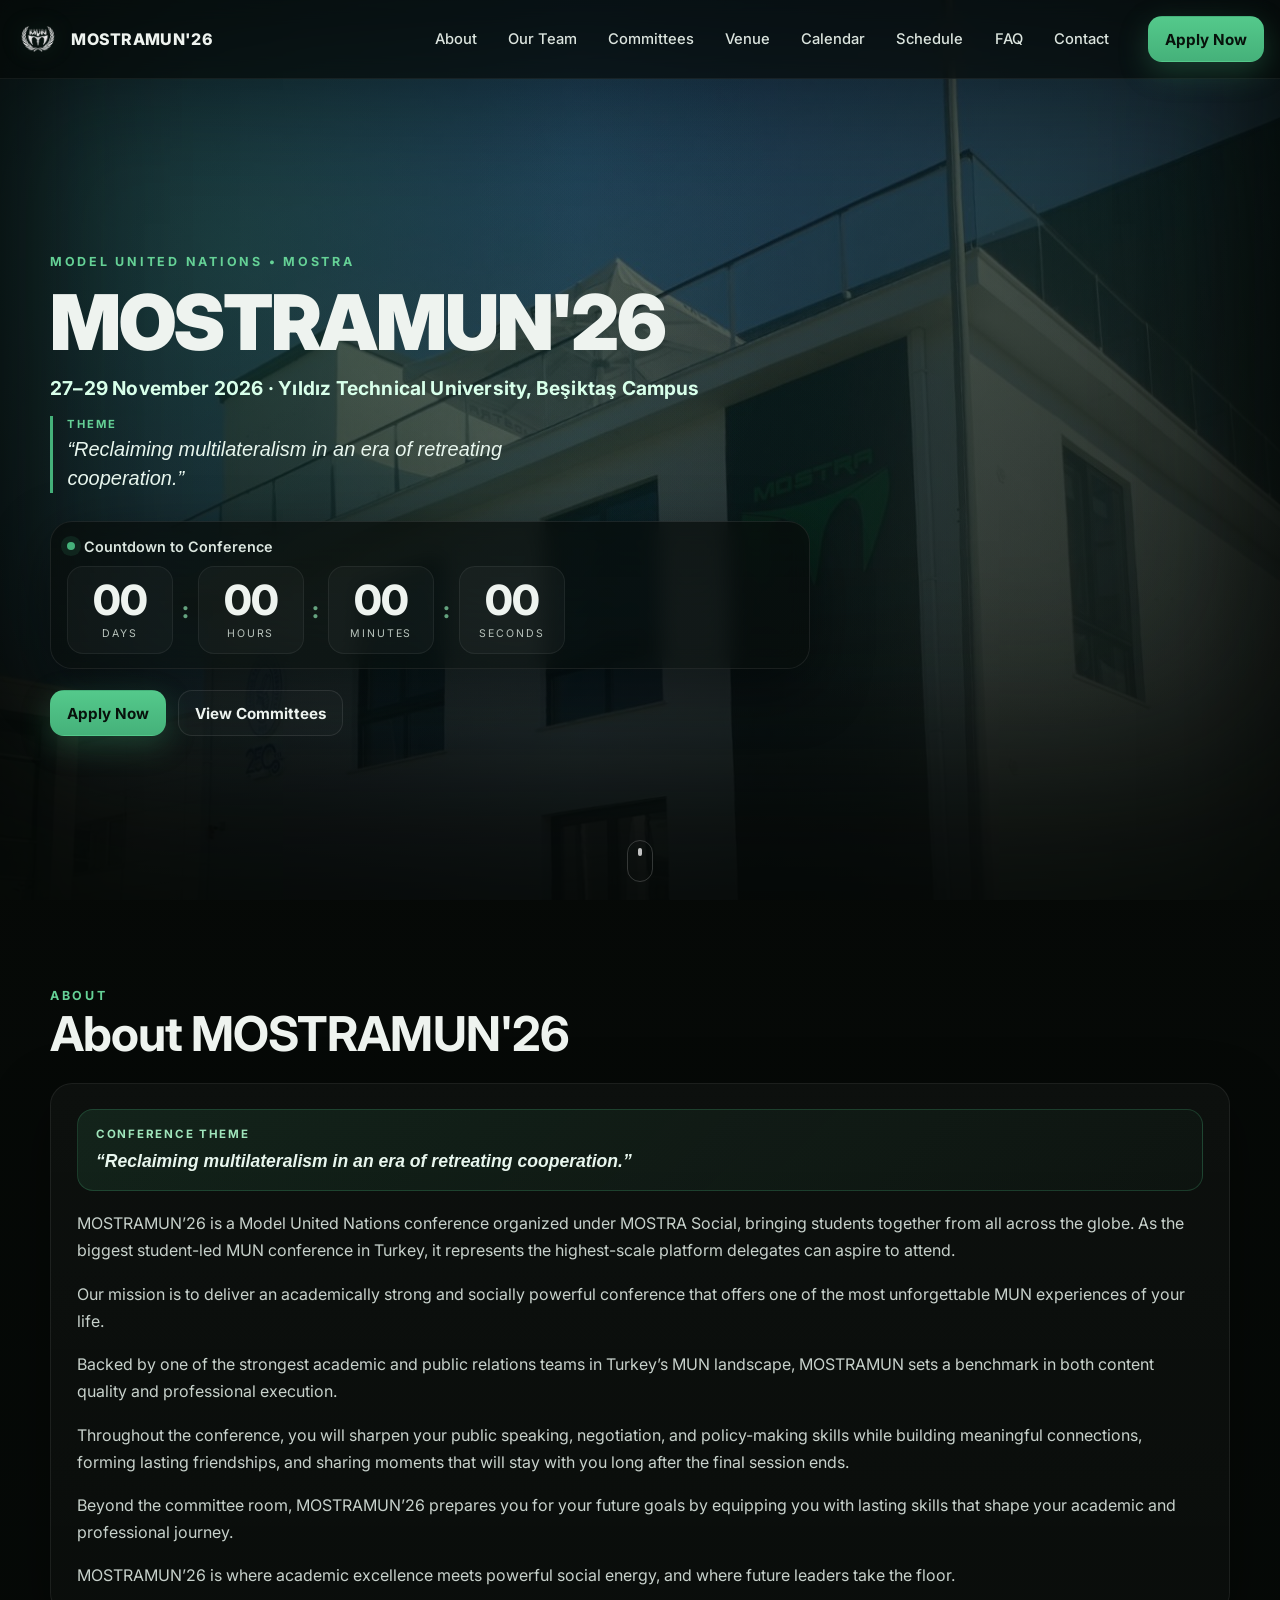
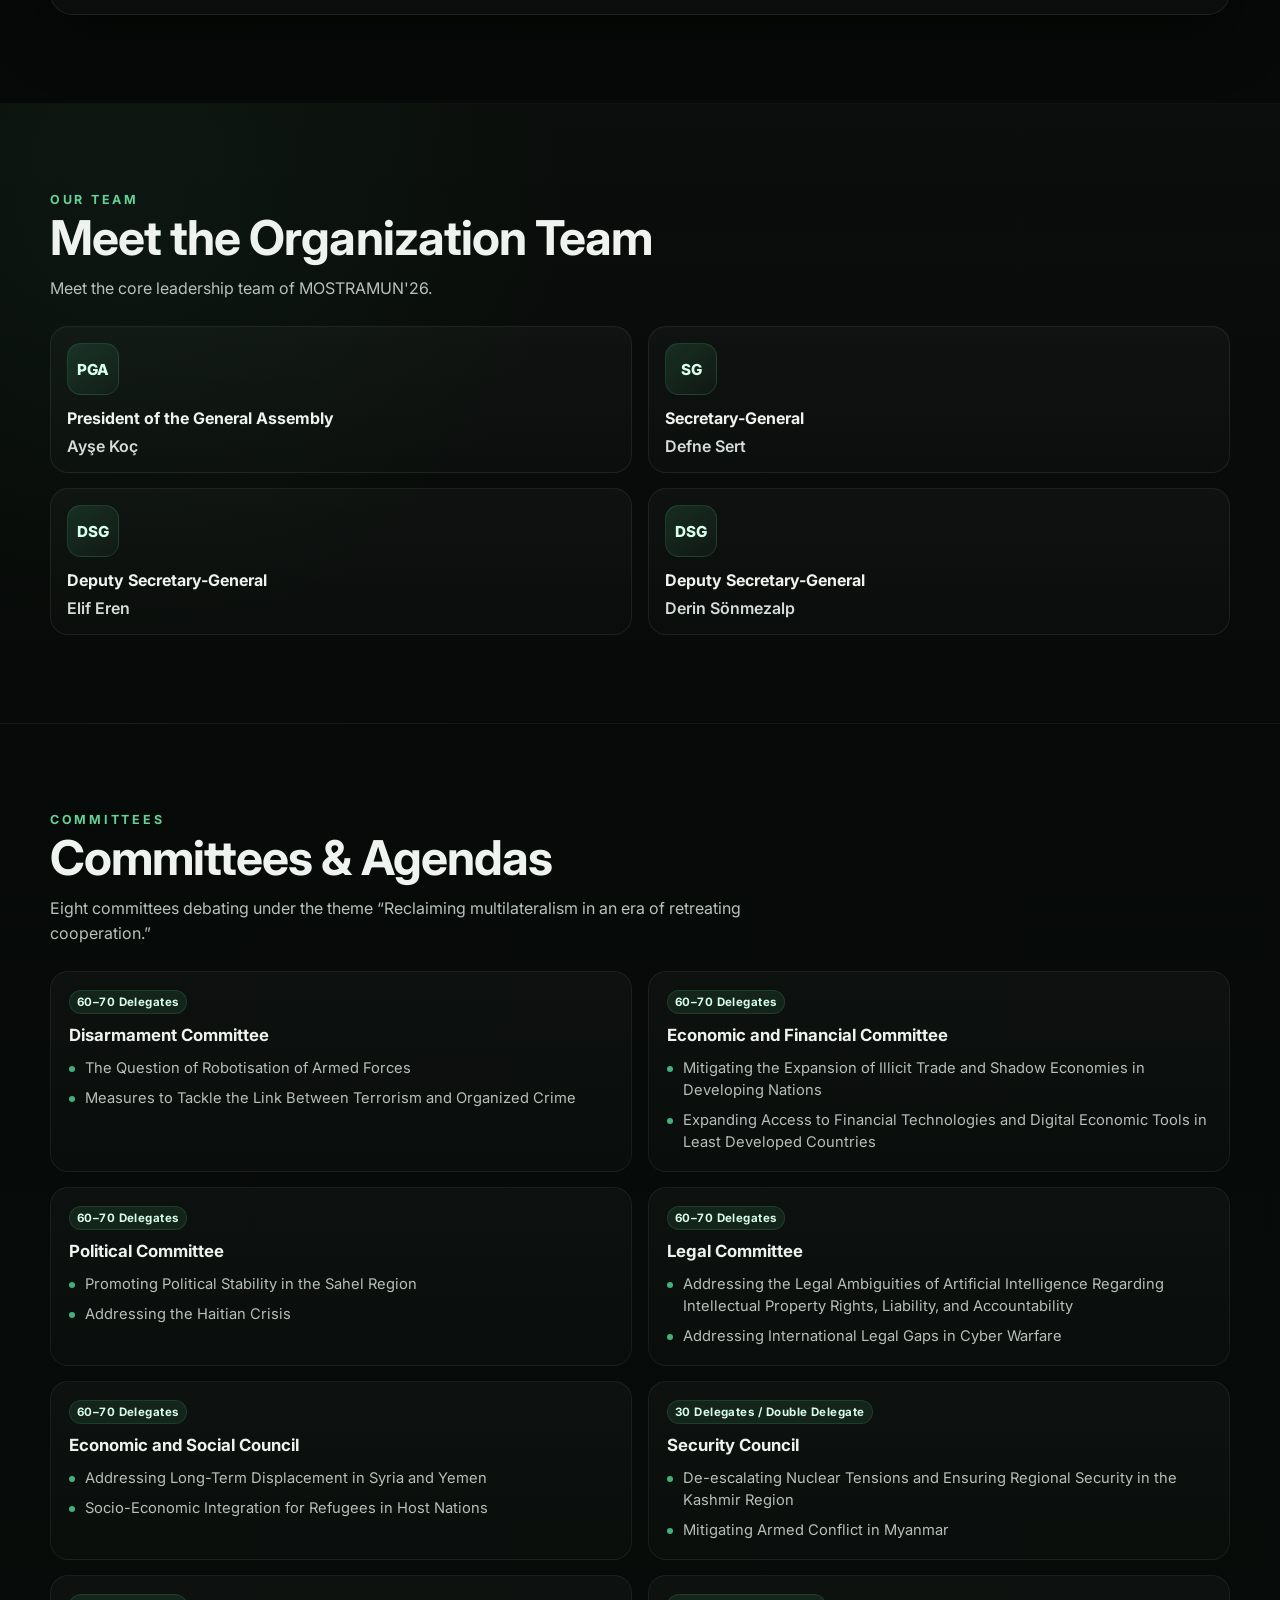
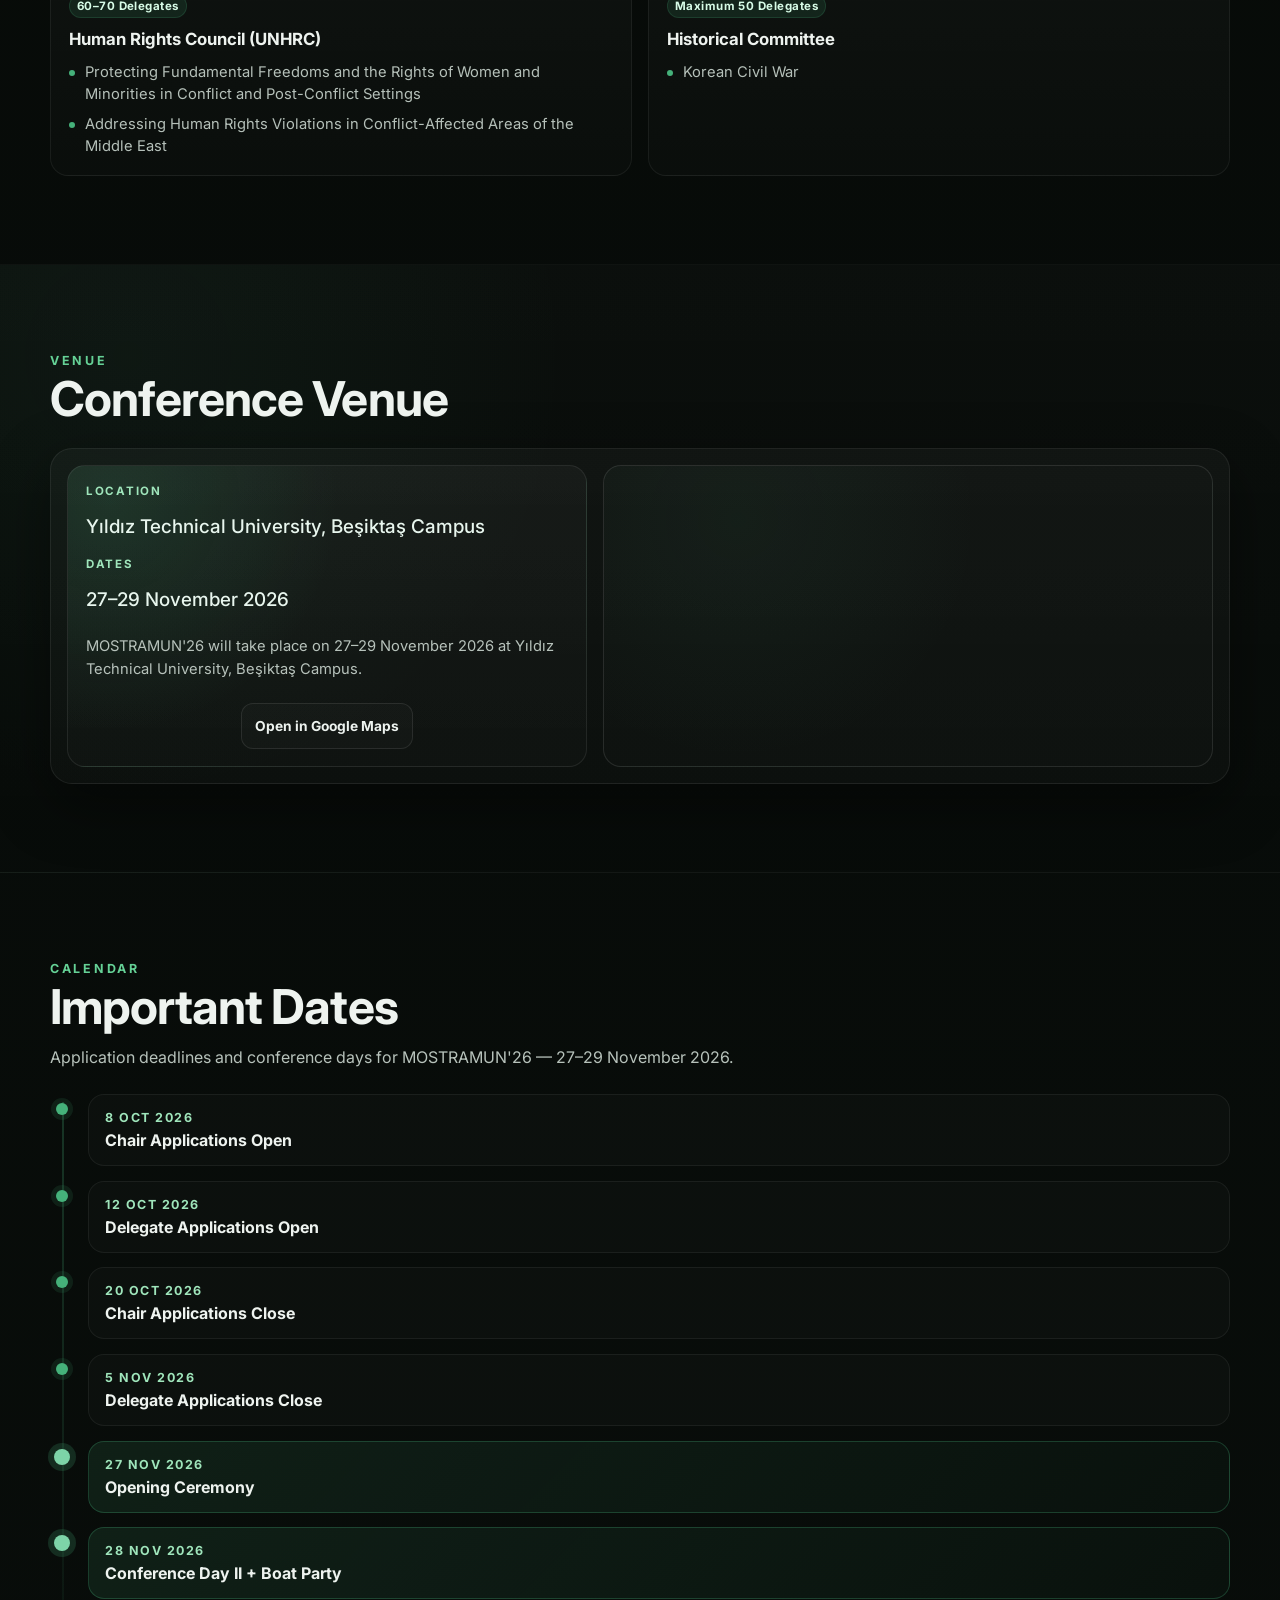
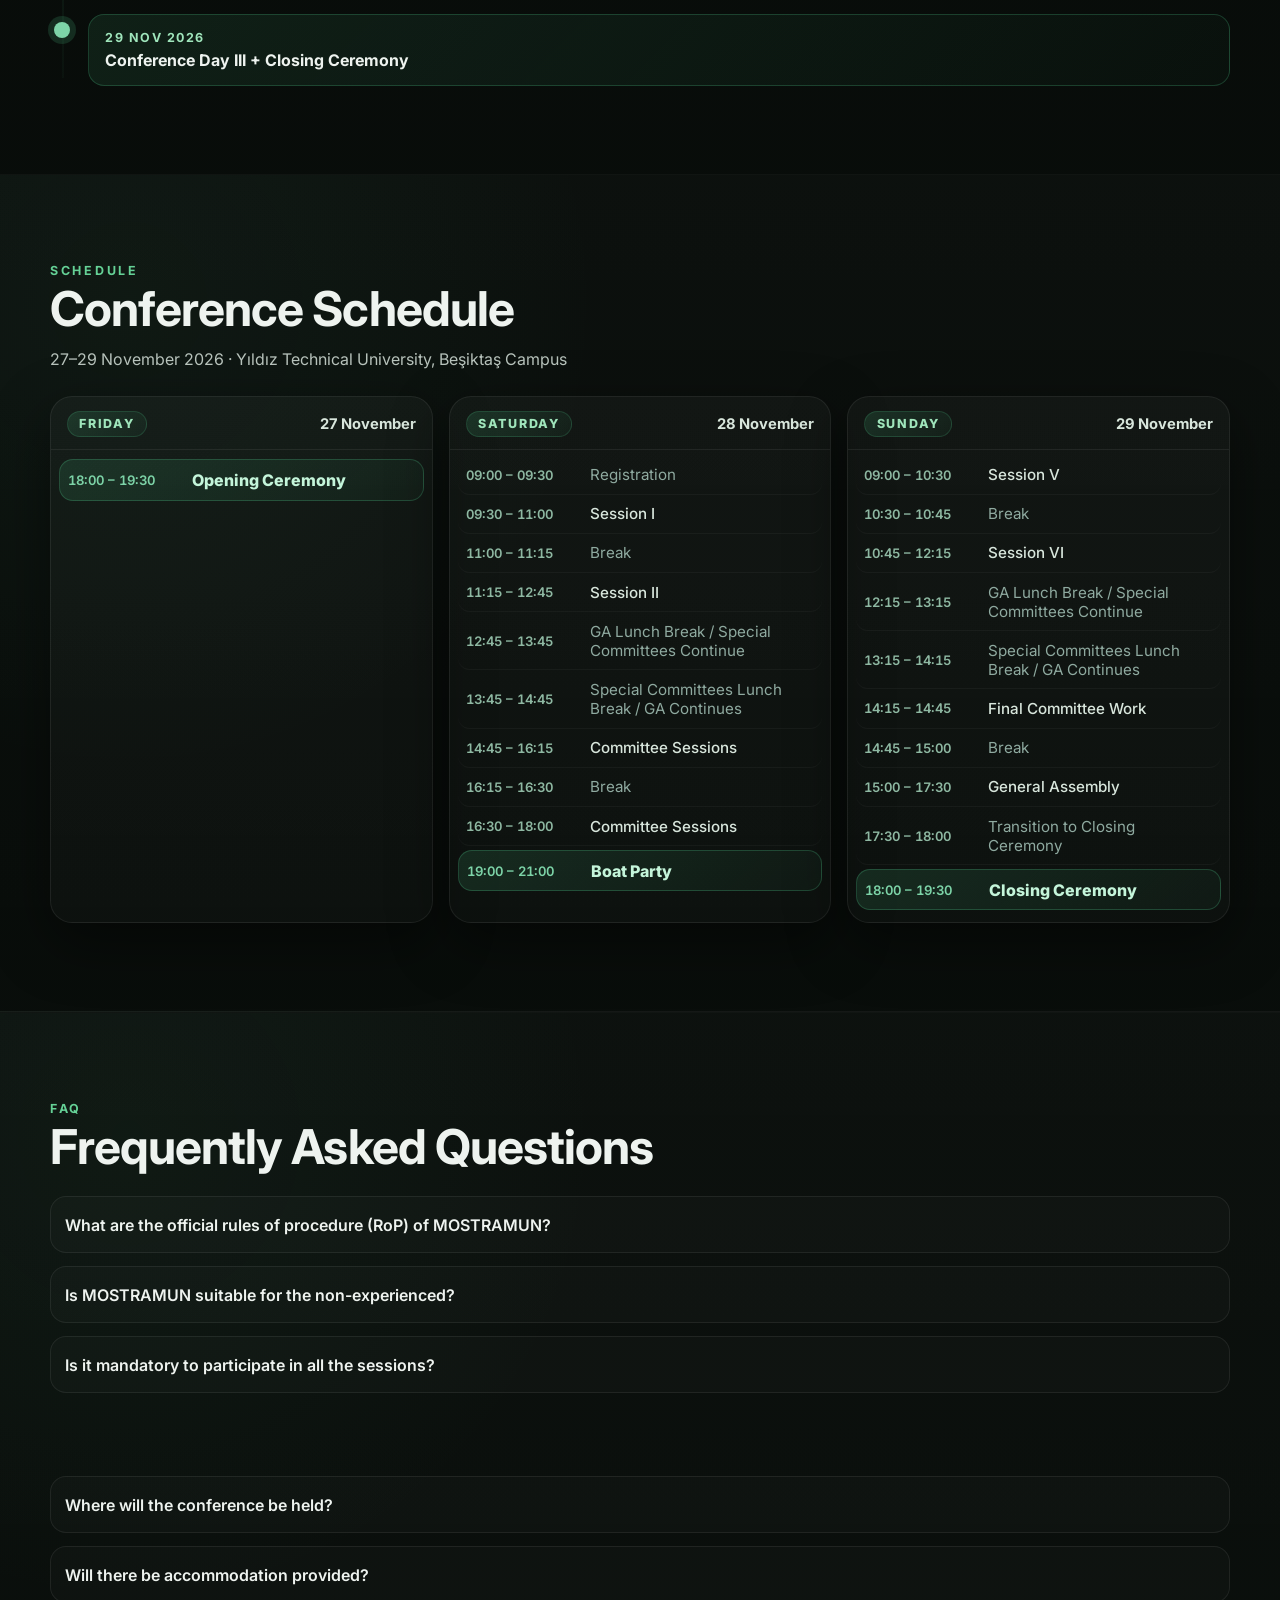
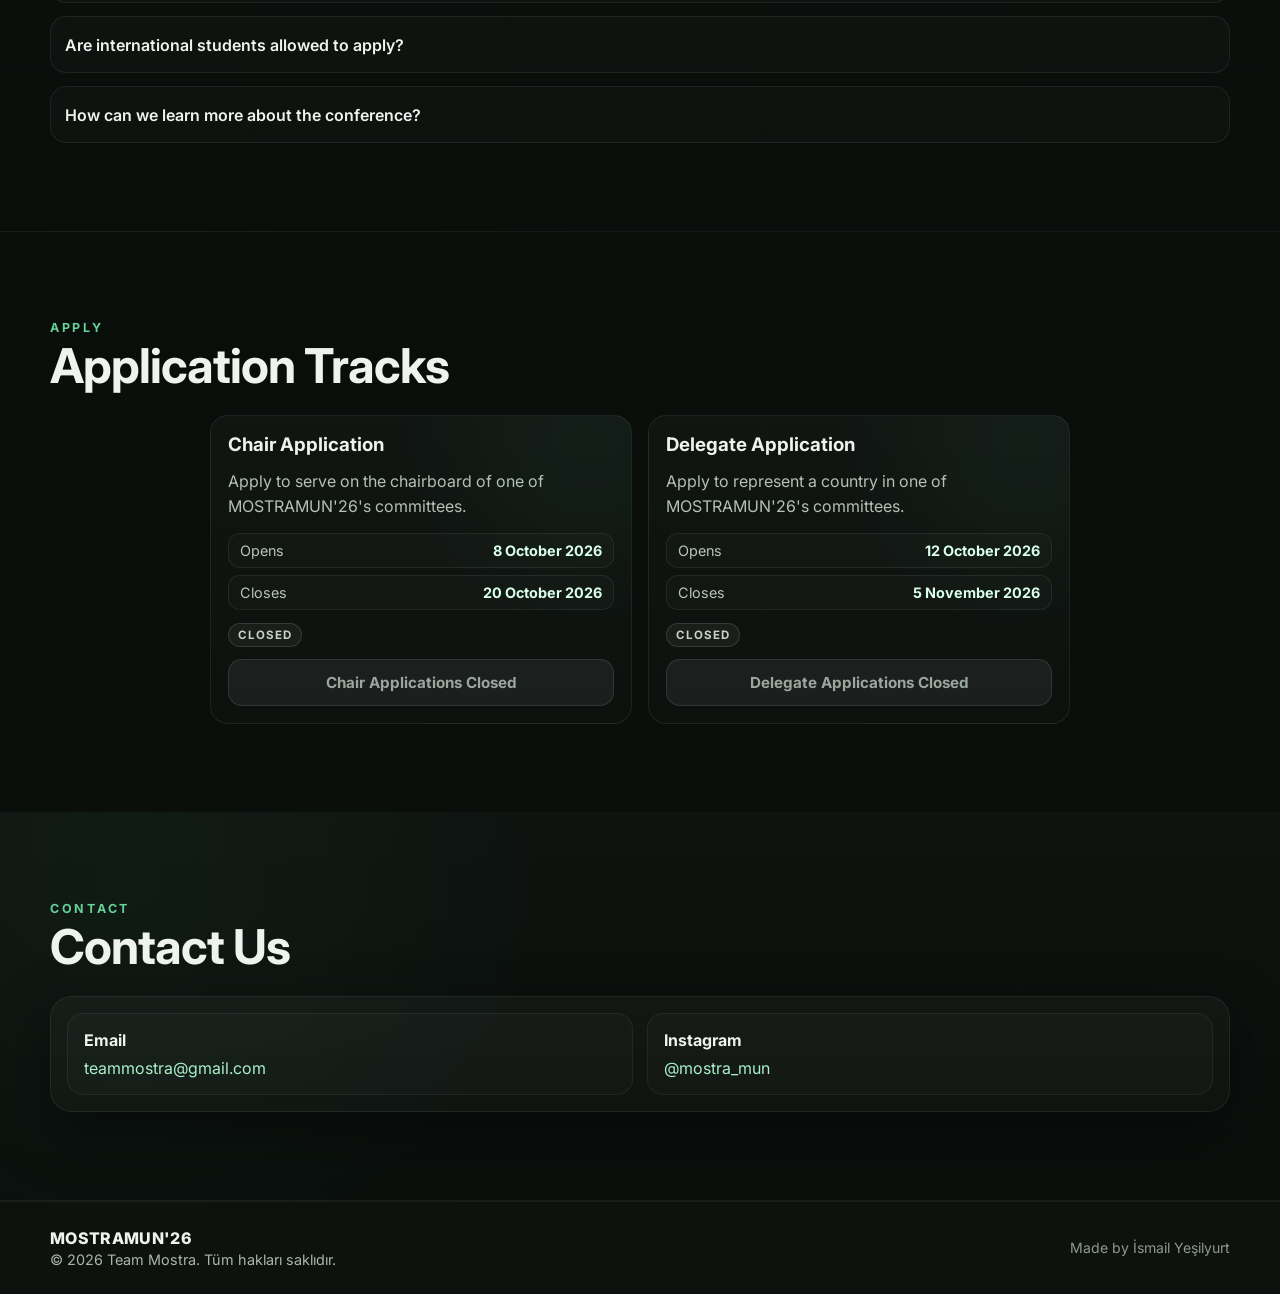
==== commit 52e435d1: "change contact email to teammostra@gmail.com Co-Authored-By: Claude Opus 5.5 <noreply@anthropic.com>" ====
--- a/index.html
+++ b/index.html
@@ -564,7 +564,7 @@
       <div class="panel contact-panel">
         <div class="contact-card">
           <h3>Email</h3>
-          <p><a href="mailto:mostramun@gmail.com">mostramun@gmail.com</a></p>
+          <p><a href="mailto:teammostra@gmail.com">teammostra@gmail.com</a></p>
         </div>
         <div class="contact-card">
           <h3>Instagram</h3>
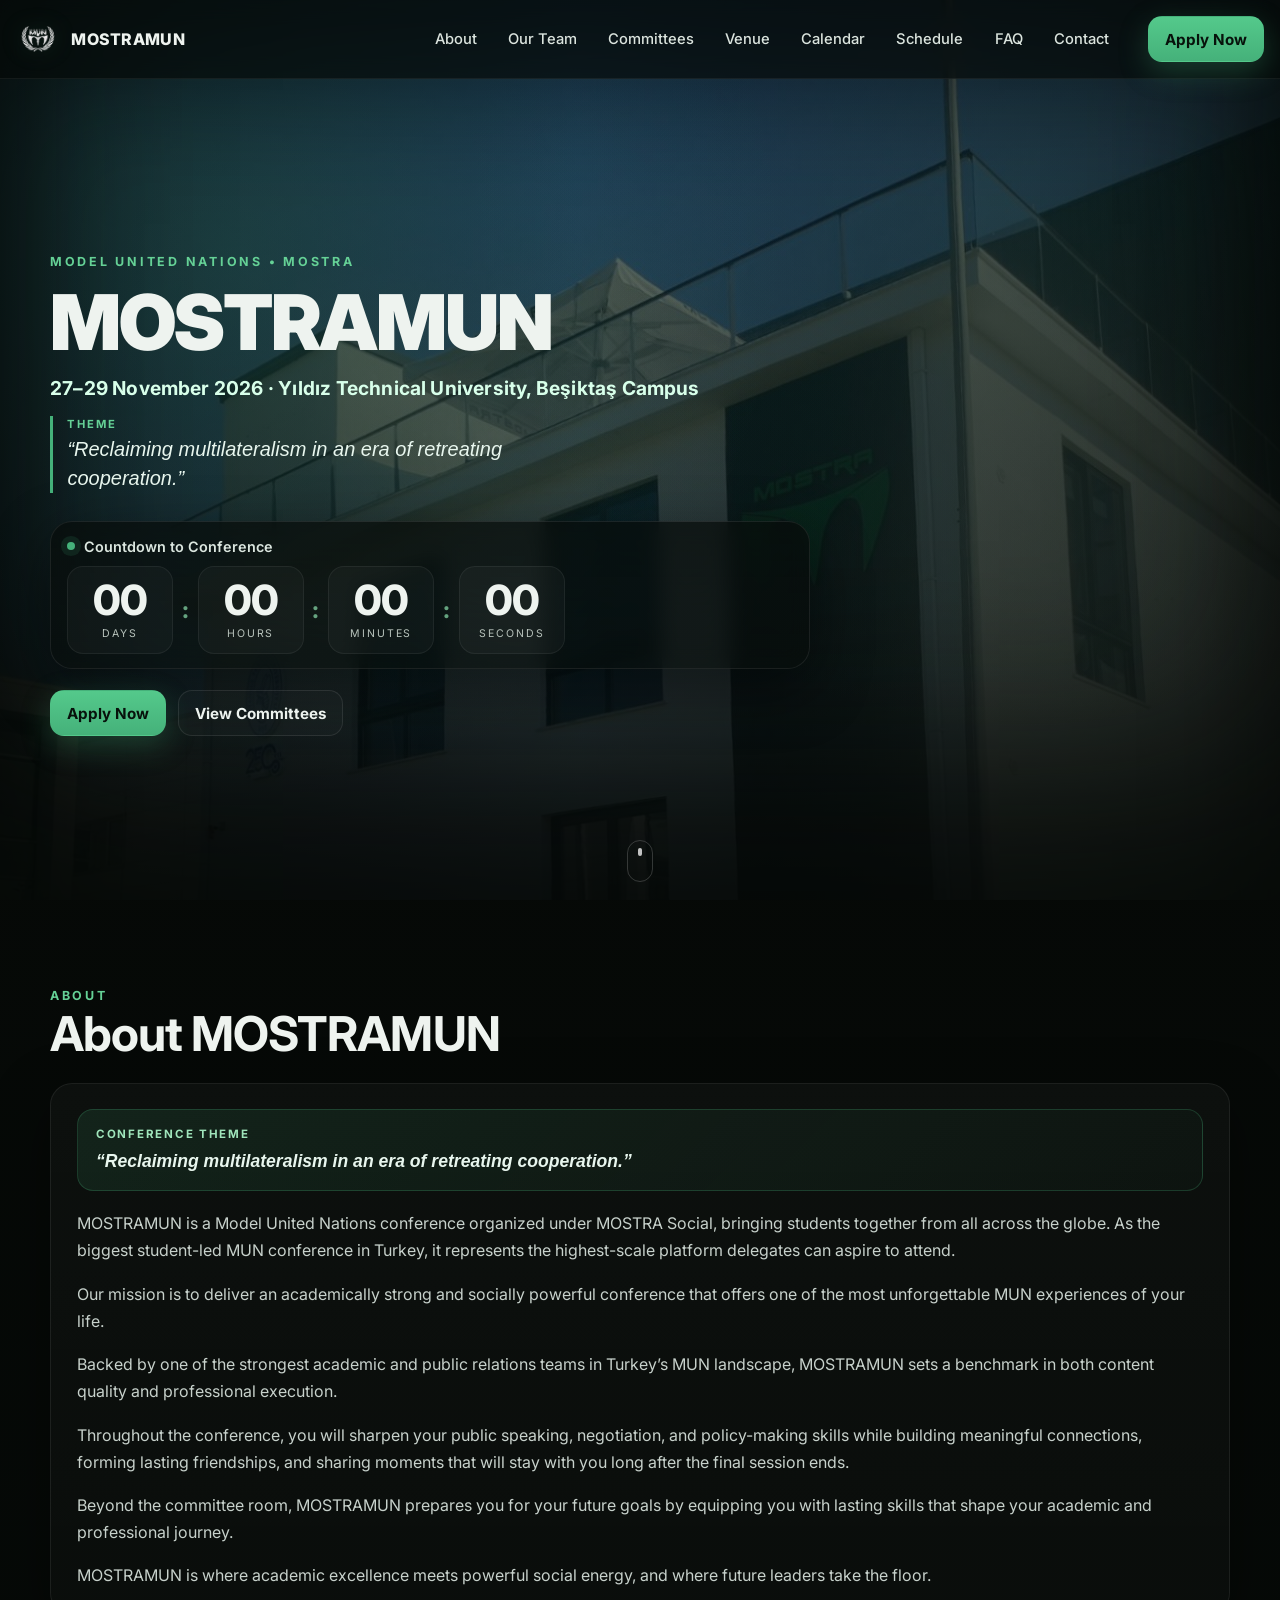
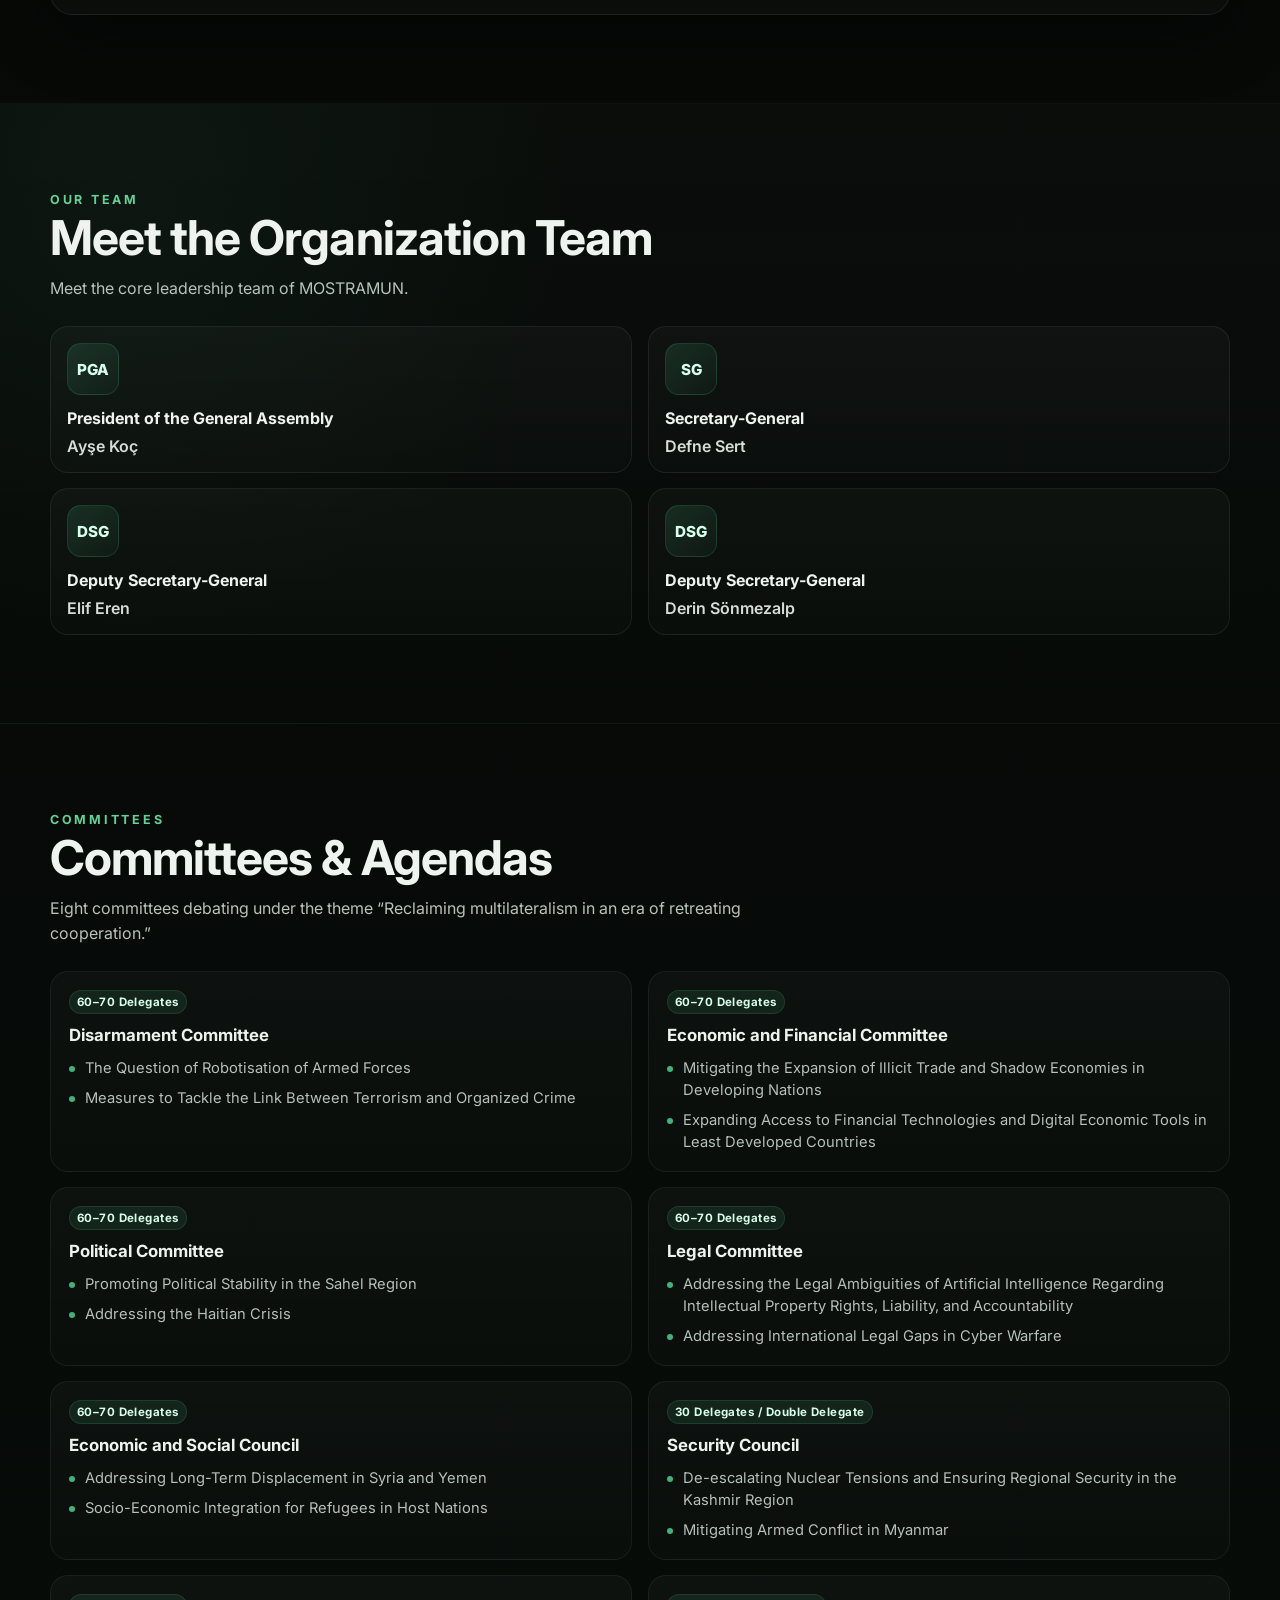
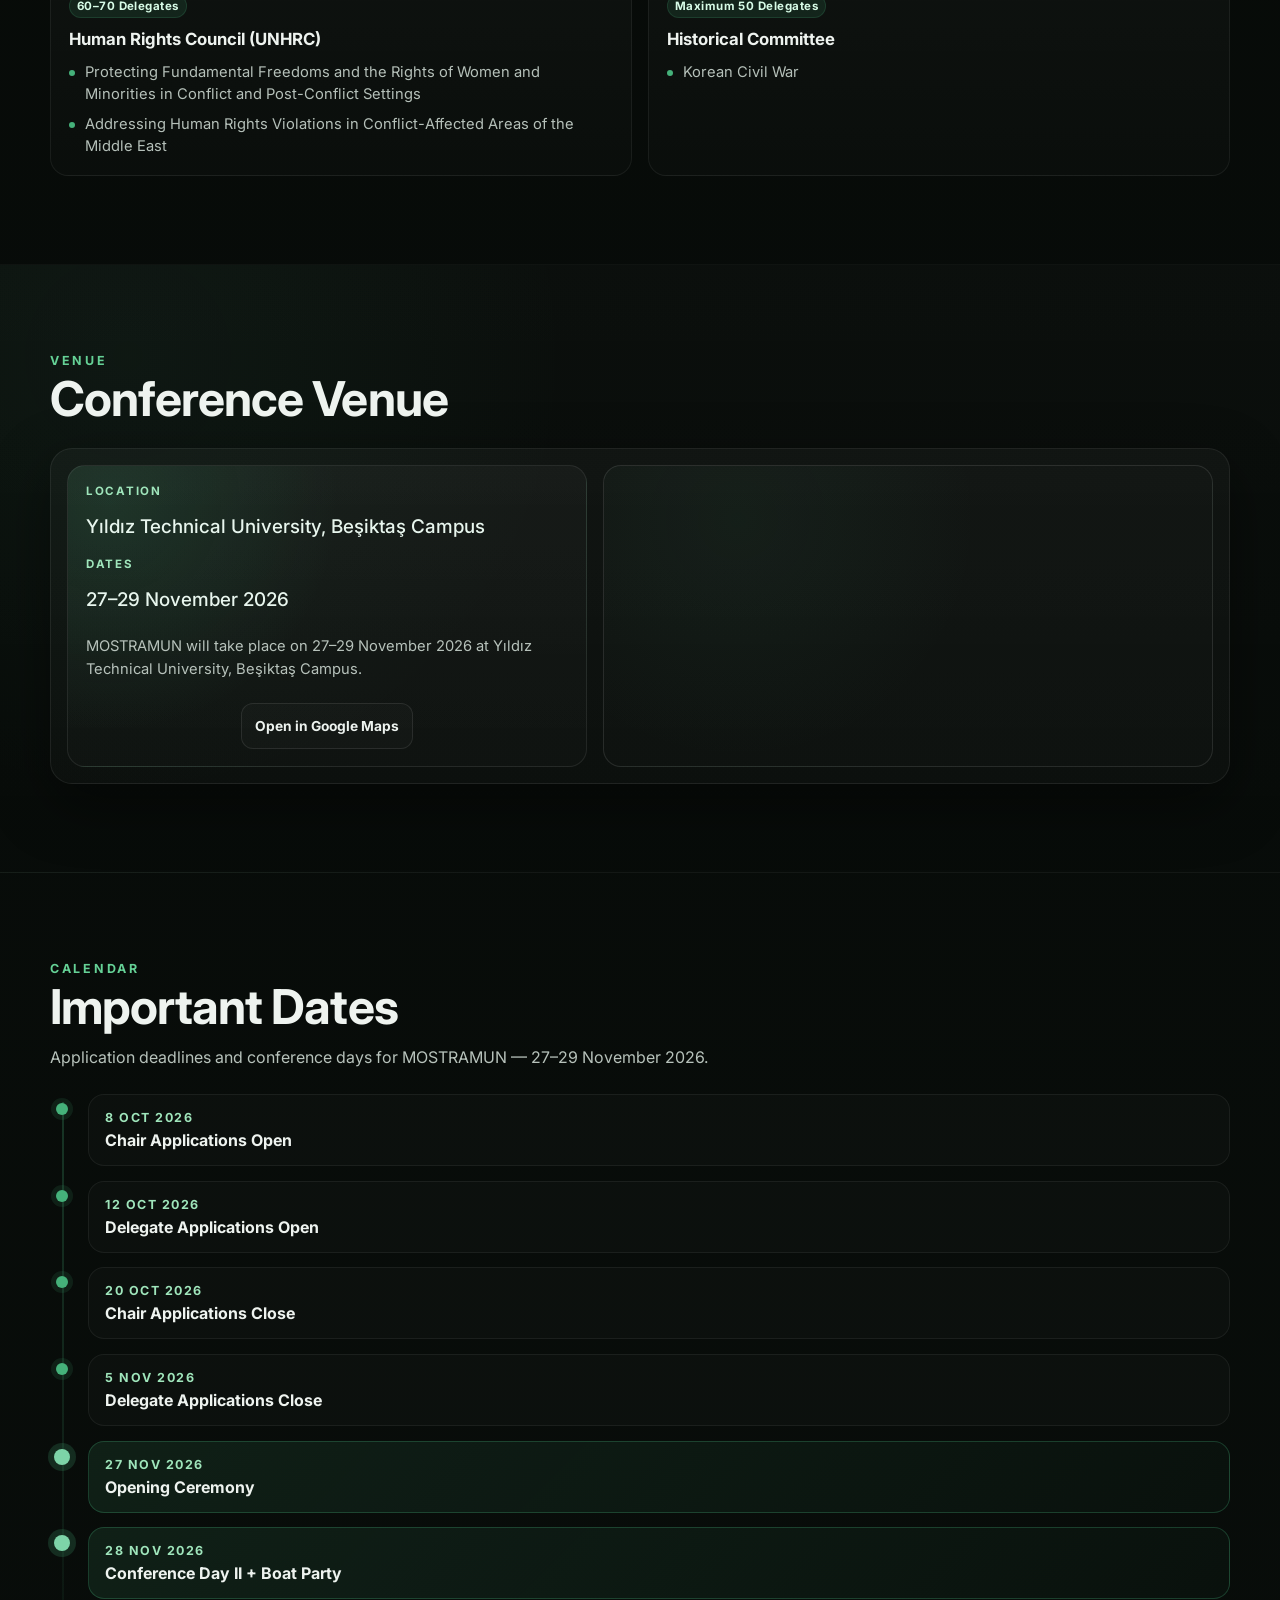
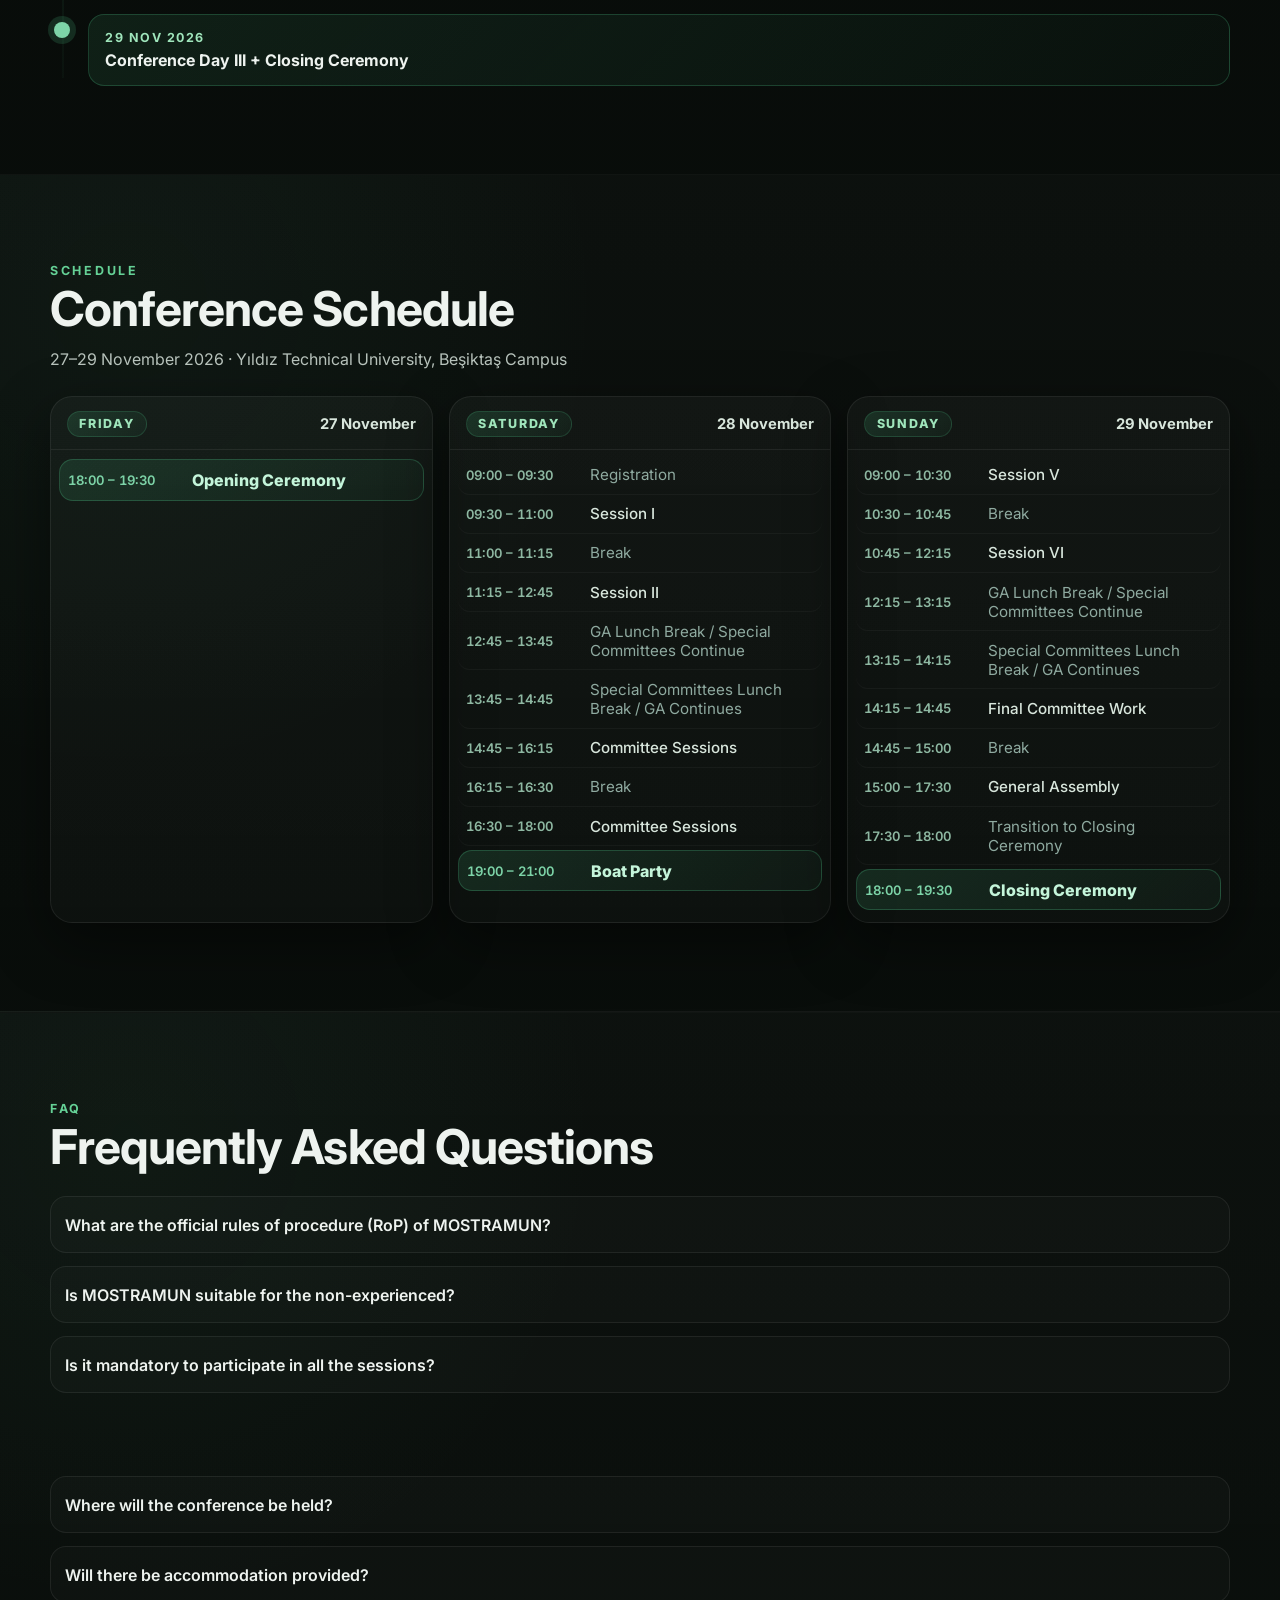
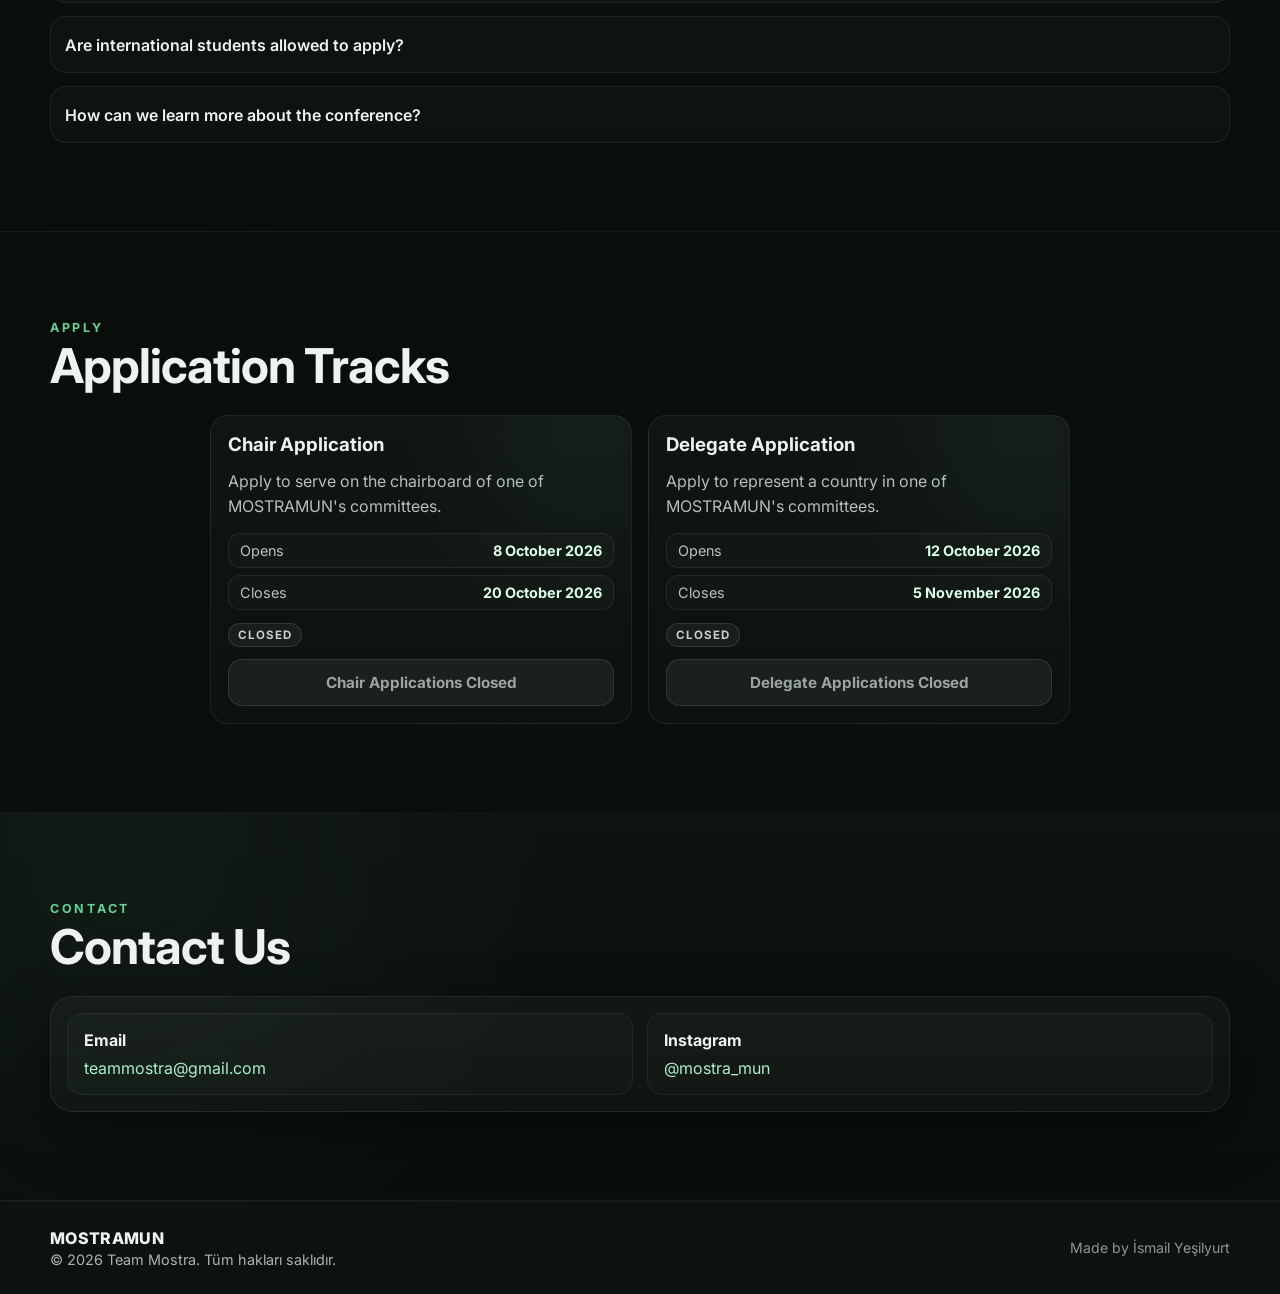
==== commit 45448b85: "rename to MOSTRAMUN, switch RoP to THIMUN, add chair application form link Co-Authored-By: Claude Op" ====
--- a/index.html
+++ b/index.html
@@ -3,10 +3,10 @@
 <head>
   <meta charset="UTF-8" />
   <meta name="viewport" content="width=device-width, initial-scale=1.0" />
-  <title>MOSTRAMUN'26</title>
+  <title>MOSTRAMUN</title>
   <meta
     name="description"
-    content="MOSTRAMUN'26 official website — committees, team, venue, calendar, FAQ, contact and applications."
+    content="MOSTRAMUN official website — committees, team, venue, calendar, FAQ, contact and applications."
   />
   <link rel="preconnect" href="https://fonts.googleapis.com" />
   <link rel="preconnect" href="https://fonts.gstatic.com" crossorigin />
@@ -21,8 +21,8 @@
   <header class="site-header" id="top">
     <div class="nav-shell">
       <a href="#top" class="brand">
-        <img class="brand-mark" src="assets/mostramunlogo.png" alt="MOSTRAMUN'26 logo" />
-        <span class="brand-text">MOSTRAMUN'26</span>
+        <img class="brand-mark" src="assets/mostramunlogo.png" alt="MOSTRAMUN logo" />
+        <span class="brand-text">MOSTRAMUN</span>
       </a>
 
       <nav class="desktop-nav">
@@ -66,7 +66,7 @@
     <div class="container hero-content">
       <p class="eyebrow">MODEL UNITED NATIONS • MOSTRA</p>
 
-      <h1>MOSTRAMUN'26</h1>
+      <h1>MOSTRAMUN</h1>
 
       <p class="hero-dates">27–29 November 2026 · Yıldız Technical University, Beşiktaş Campus</p>
 
@@ -121,7 +121,7 @@
     <div class="container">
       <div class="section-head">
         <p class="eyebrow">About</p>
-        <h2>About MOSTRAMUN'26</h2>
+        <h2>About MOSTRAMUN</h2>
       </div>
 
       <div class="panel about-panel">
@@ -131,7 +131,7 @@
             “Reclaiming multilateralism in an era of retreating cooperation.”
           </blockquote>
           <p>
-            MOSTRAMUN’26 is a Model United Nations conference organized under MOSTRA Social, bringing
+            MOSTRAMUN is a Model United Nations conference organized under MOSTRA Social, bringing
             students together from all across the globe. As the biggest student-led MUN conference in
             Turkey, it represents the highest-scale platform delegates can aspire to attend.
           </p>
@@ -149,11 +149,11 @@
             that will stay with you long after the final session ends.
           </p>
           <p>
-            Beyond the committee room, MOSTRAMUN’26 prepares you for your future goals by equipping you
+            Beyond the committee room, MOSTRAMUN prepares you for your future goals by equipping you
             with lasting skills that shape your academic and professional journey.
           </p>
           <p>
-            MOSTRAMUN’26 is where academic excellence meets powerful social energy, and where future
+            MOSTRAMUN is where academic excellence meets powerful social energy, and where future
             leaders take the floor.
           </p>
         </div>
@@ -169,7 +169,7 @@
         <p class="eyebrow">Our Team</p>
         <h2>Meet the Organization Team</h2>
         <p class="section-desc">
-          Meet the core leadership team of MOSTRAMUN'26.
+          Meet the core leadership team of MOSTRAMUN.
         </p>
       </div>
 
@@ -232,7 +232,7 @@
           <p class="venue-location-value">Yıldız Technical University, Beşiktaş Campus</p>
           <p class="venue-location-label">DATES</p>
           <p class="venue-location-value">27–29 November 2026</p>
-          <p class="venue-note">MOSTRAMUN'26 will take place on 27–29 November 2026 at Yıldız Technical University, Beşiktaş Campus.</p>
+          <p class="venue-note">MOSTRAMUN will take place on 27–29 November 2026 at Yıldız Technical University, Beşiktaş Campus.</p>
           <a href="https://google.com/maps/place//data=!4m2!3m1!1s0x14cab7afd662296b:0x838c088492dac437?sa=X&ved=1t:8290&ictx=111" target="_blank" rel="noopener" class="btn btn-ghost venue-map-btn">Open in Google Maps</a>
         </div>
 
@@ -256,7 +256,7 @@
         <p class="eyebrow">Calendar</p>
         <h2>Important Dates</h2>
         <p class="section-desc">
-          Application deadlines and conference days for MOSTRAMUN'26 — 27–29 November 2026.
+          Application deadlines and conference days for MOSTRAMUN — 27–29 November 2026.
         </p>
       </div>
 
@@ -458,7 +458,7 @@
         <details class="faq-item">
           <summary>What are the official rules of procedure (RoP) of MOSTRAMUN?</summary>
           <p>
-            MOSTRAMUN will follow the Harvard procedure.
+            MOSTRAMUN will follow the THIMUN procedure.
           </p>
         </details>
 
@@ -488,7 +488,7 @@
         <details class="faq-item">
           <summary>Where will the conference be held?</summary>
           <p>
-            MOSTRAMUN'26 will be held on 27–29 November 2026 at Yıldız Technical University, Beşiktaş Campus.
+            MOSTRAMUN will be held on 27–29 November 2026 at Yıldız Technical University, Beşiktaş Campus.
             You can find more information about the address in the venue section.
           </p>
         </details>
@@ -529,7 +529,7 @@
       <div class="apply-grid apply-grid-two">
         <article class="apply-card" data-apply-track="chair">
           <h3>Chair Application</h3>
-          <p>Apply to serve on the chairboard of one of MOSTRAMUN'26's committees.</p>
+          <p>Apply to serve on the chairboard of one of MOSTRAMUN's committees.</p>
           <ul class="apply-dates">
             <li><span>Opens</span><strong>8 October 2026</strong></li>
             <li><span>Closes</span><strong>20 October 2026</strong></li>
@@ -540,7 +540,7 @@
 
         <article class="apply-card" data-apply-track="delegate">
           <h3>Delegate Application</h3>
-          <p>Apply to represent a country in one of MOSTRAMUN'26's committees.</p>
+          <p>Apply to represent a country in one of MOSTRAMUN's committees.</p>
           <ul class="apply-dates">
             <li><span>Opens</span><strong>12 October 2026</strong></li>
             <li><span>Closes</span><strong>5 November 2026</strong></li>
@@ -578,7 +578,7 @@
   <footer class="site-footer">
     <div class="container footer-inner">
       <div class="footer-left">
-        <p class="footer-brand">MOSTRAMUN'26</p>
+        <p class="footer-brand">MOSTRAMUN</p>
         <p class="footer-copy">© 2026 Team Mostra. Tüm hakları saklıdır.</p>
       </div>
       <div class="footer-right">
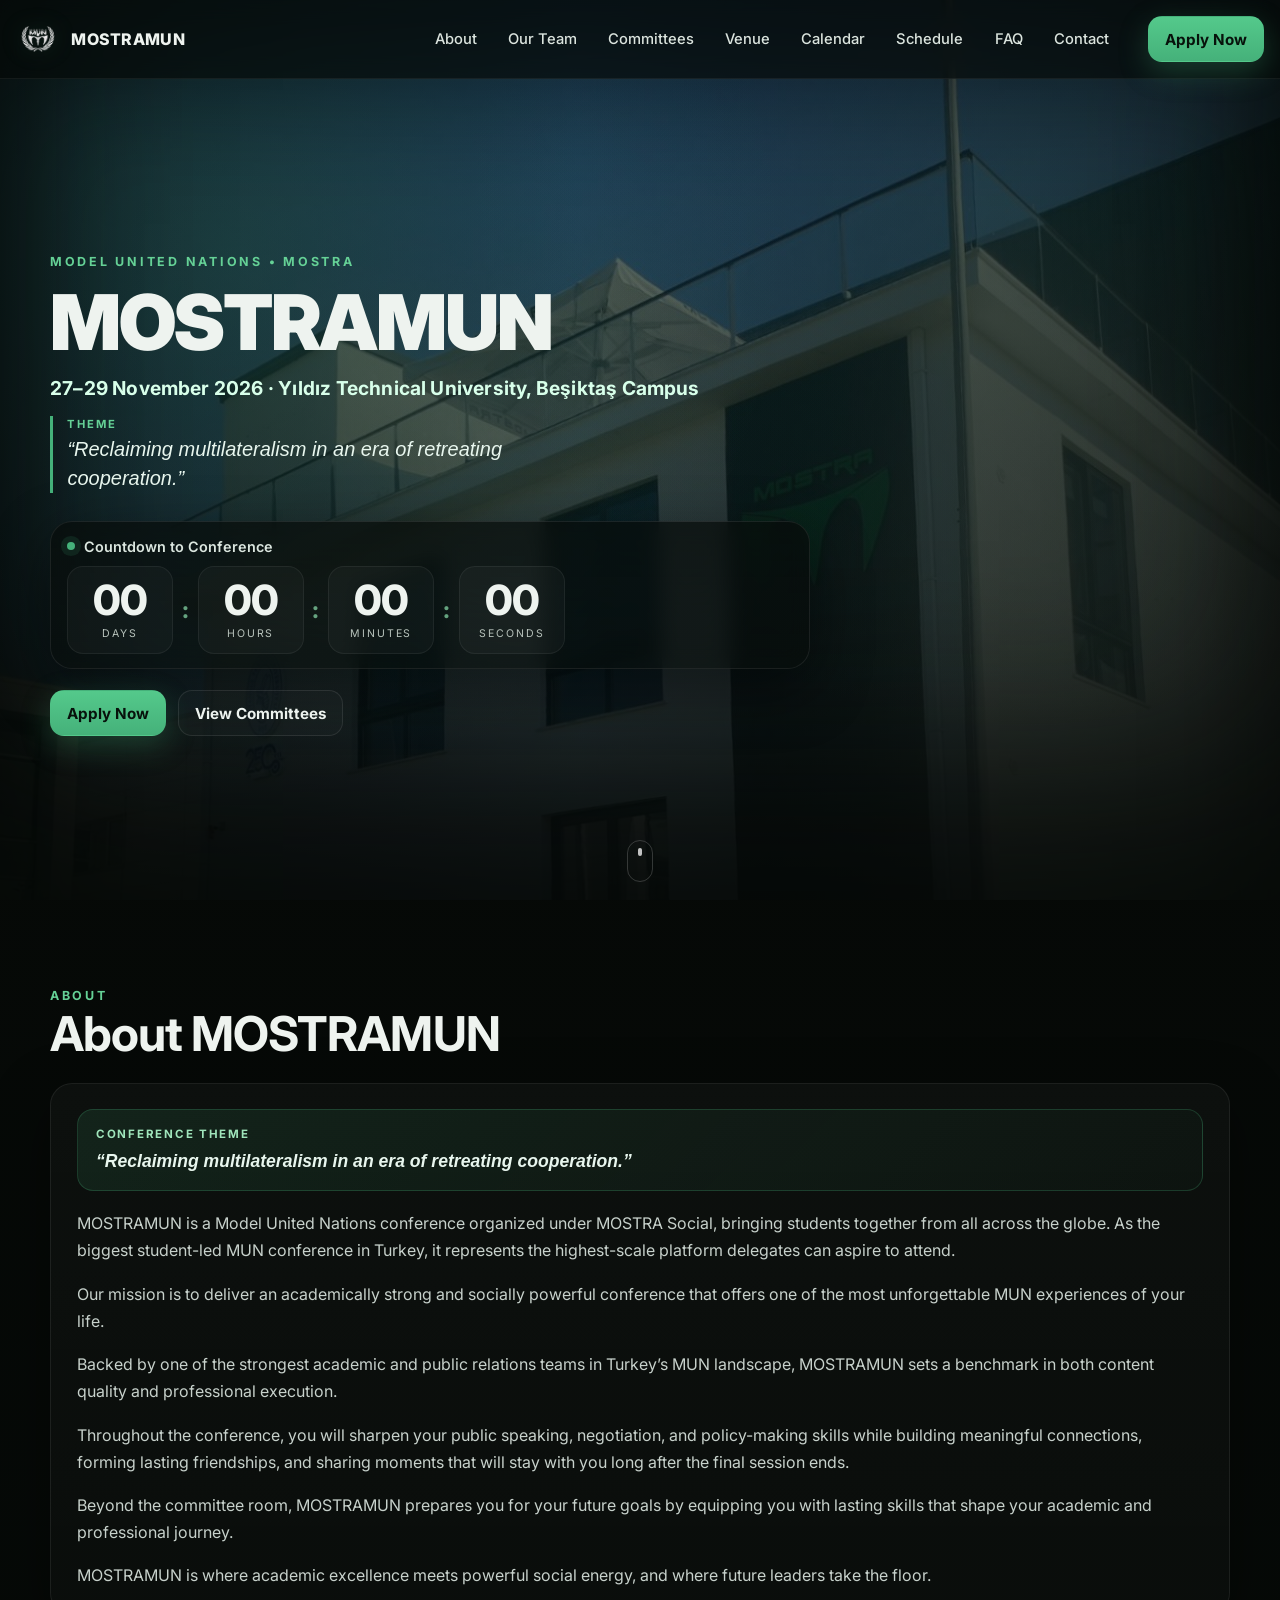
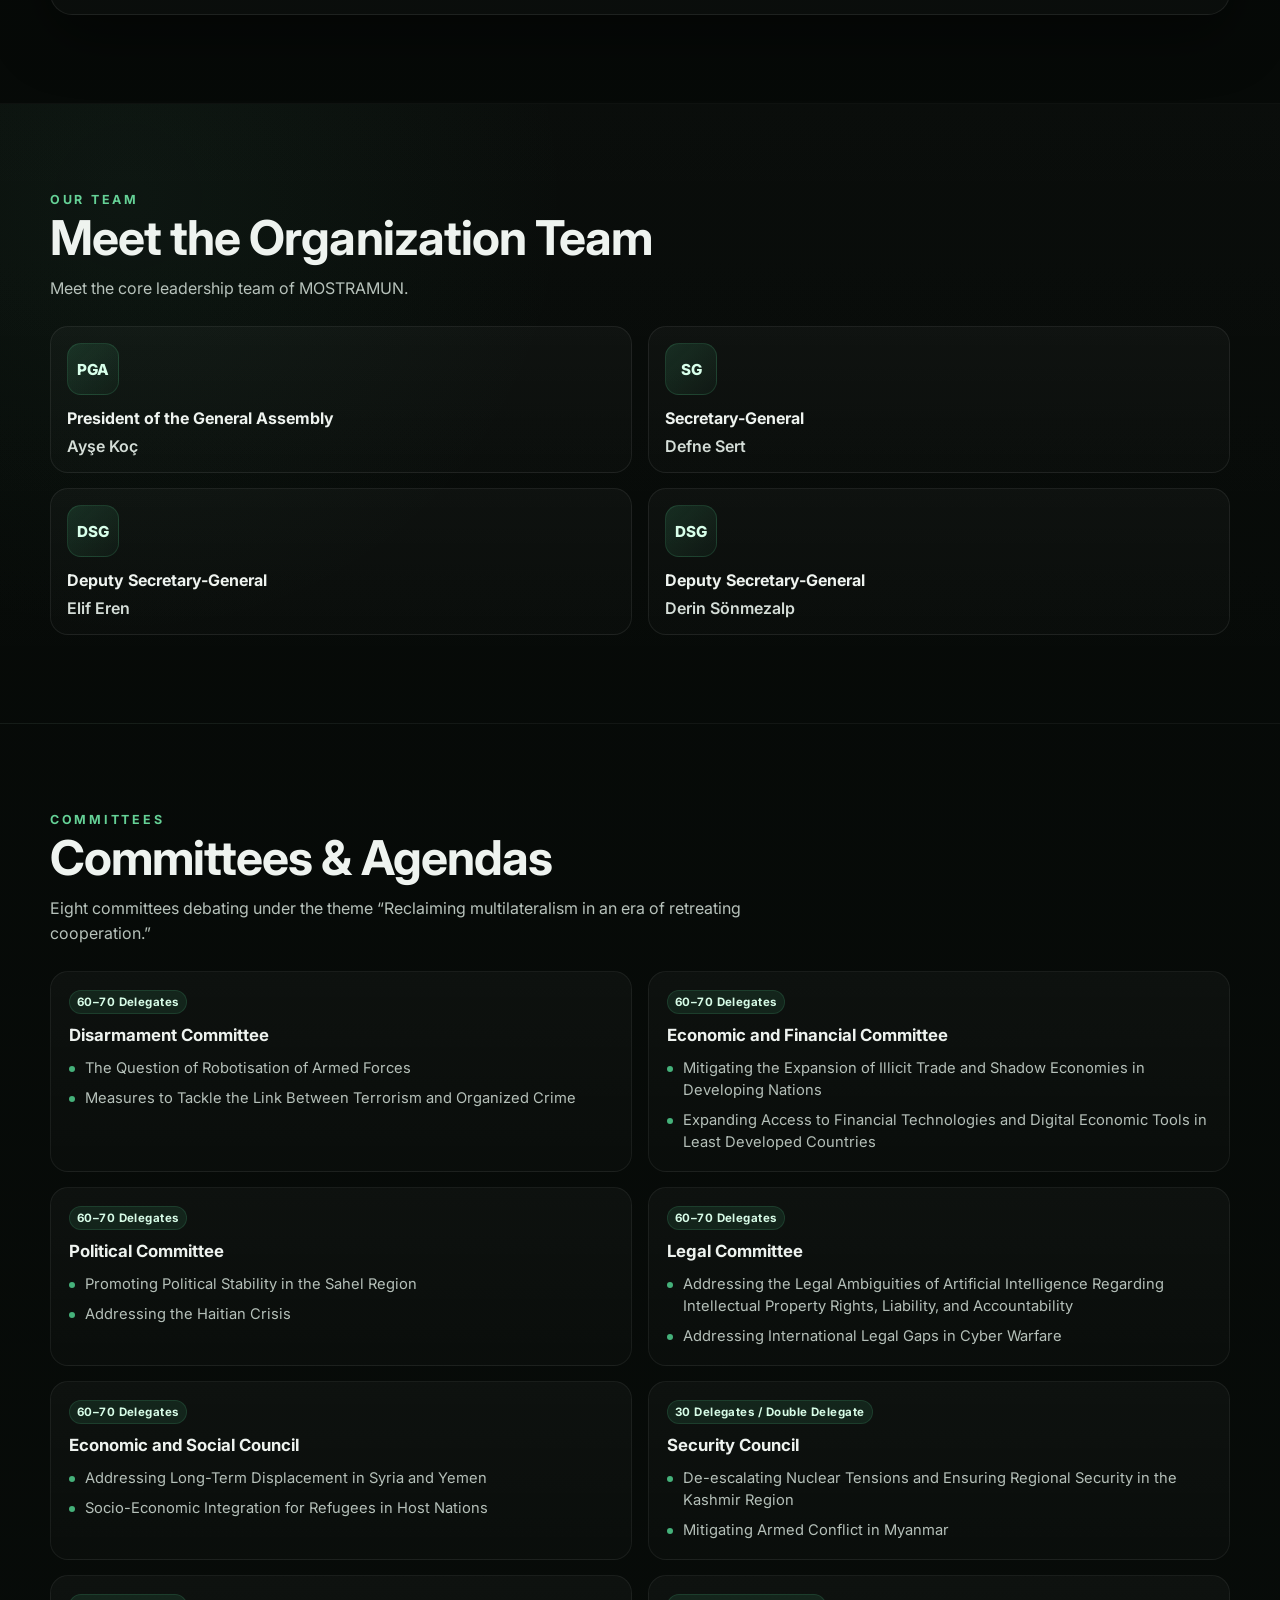
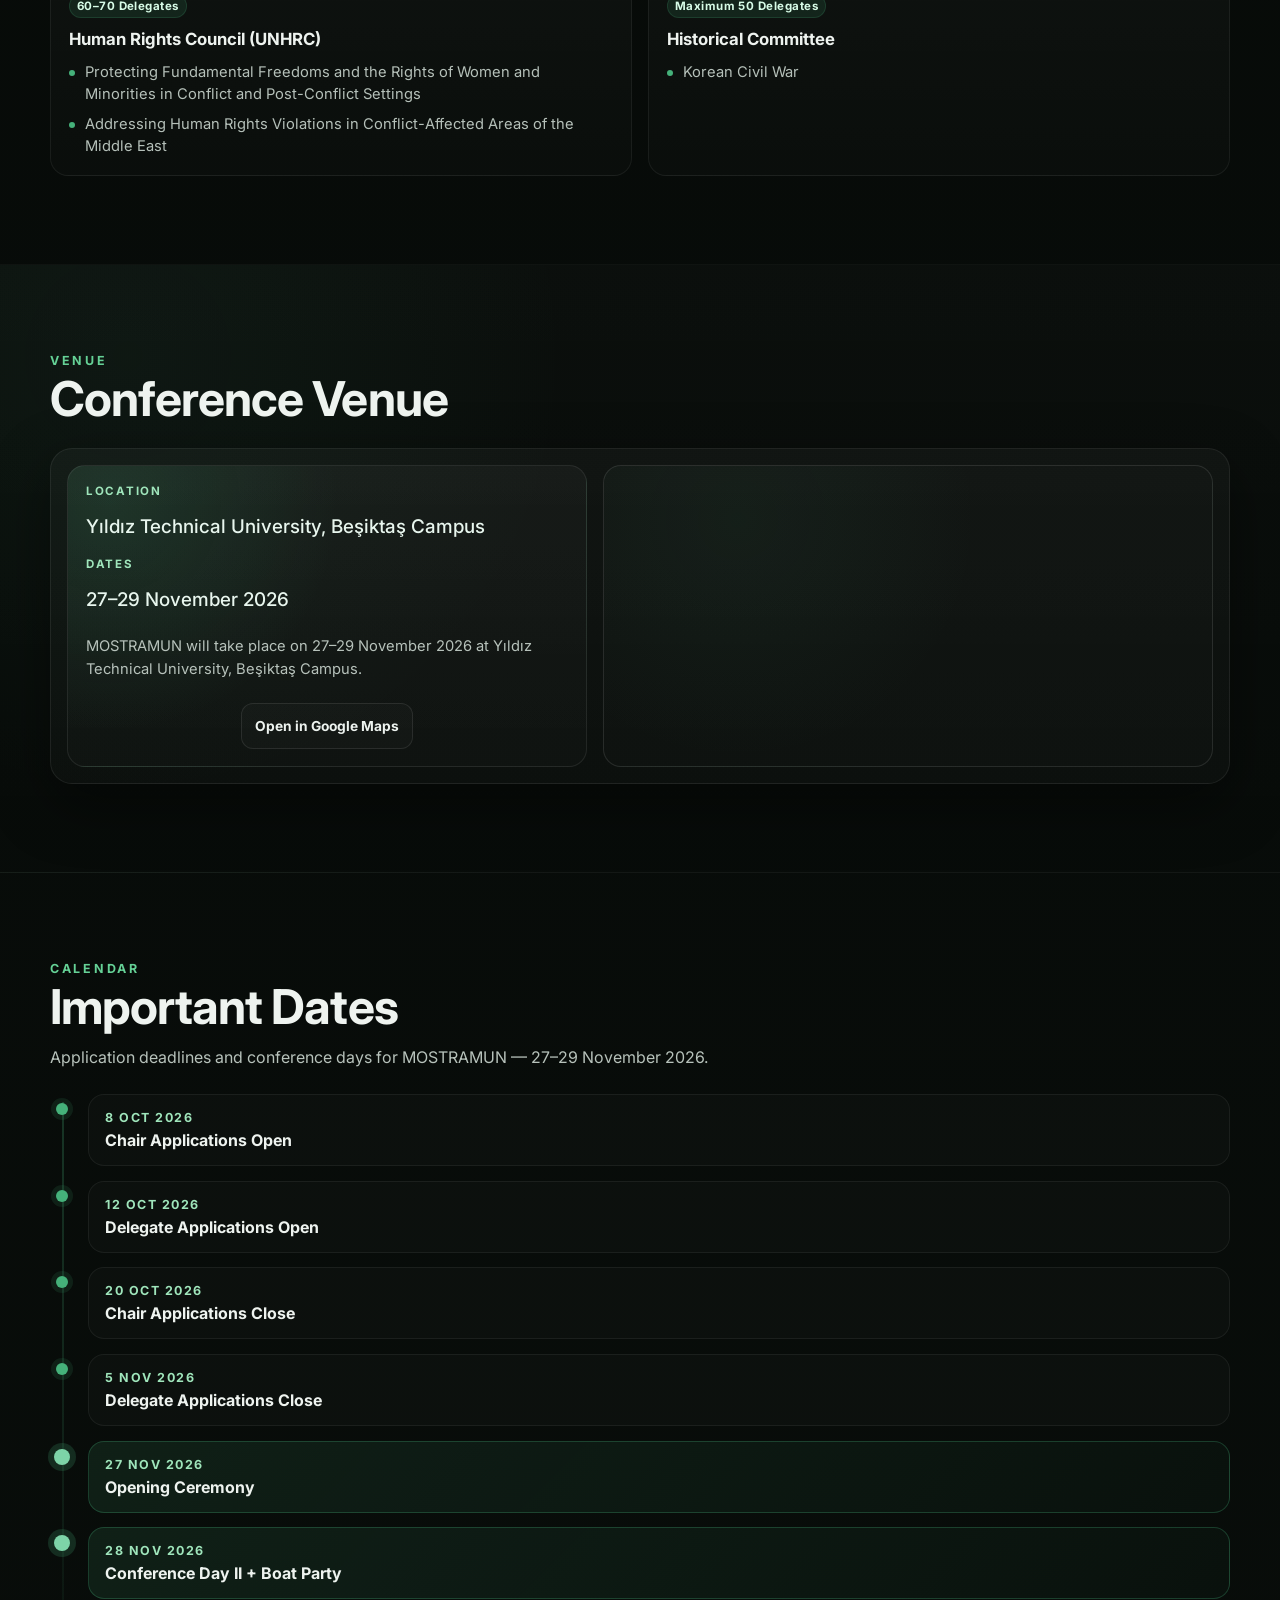
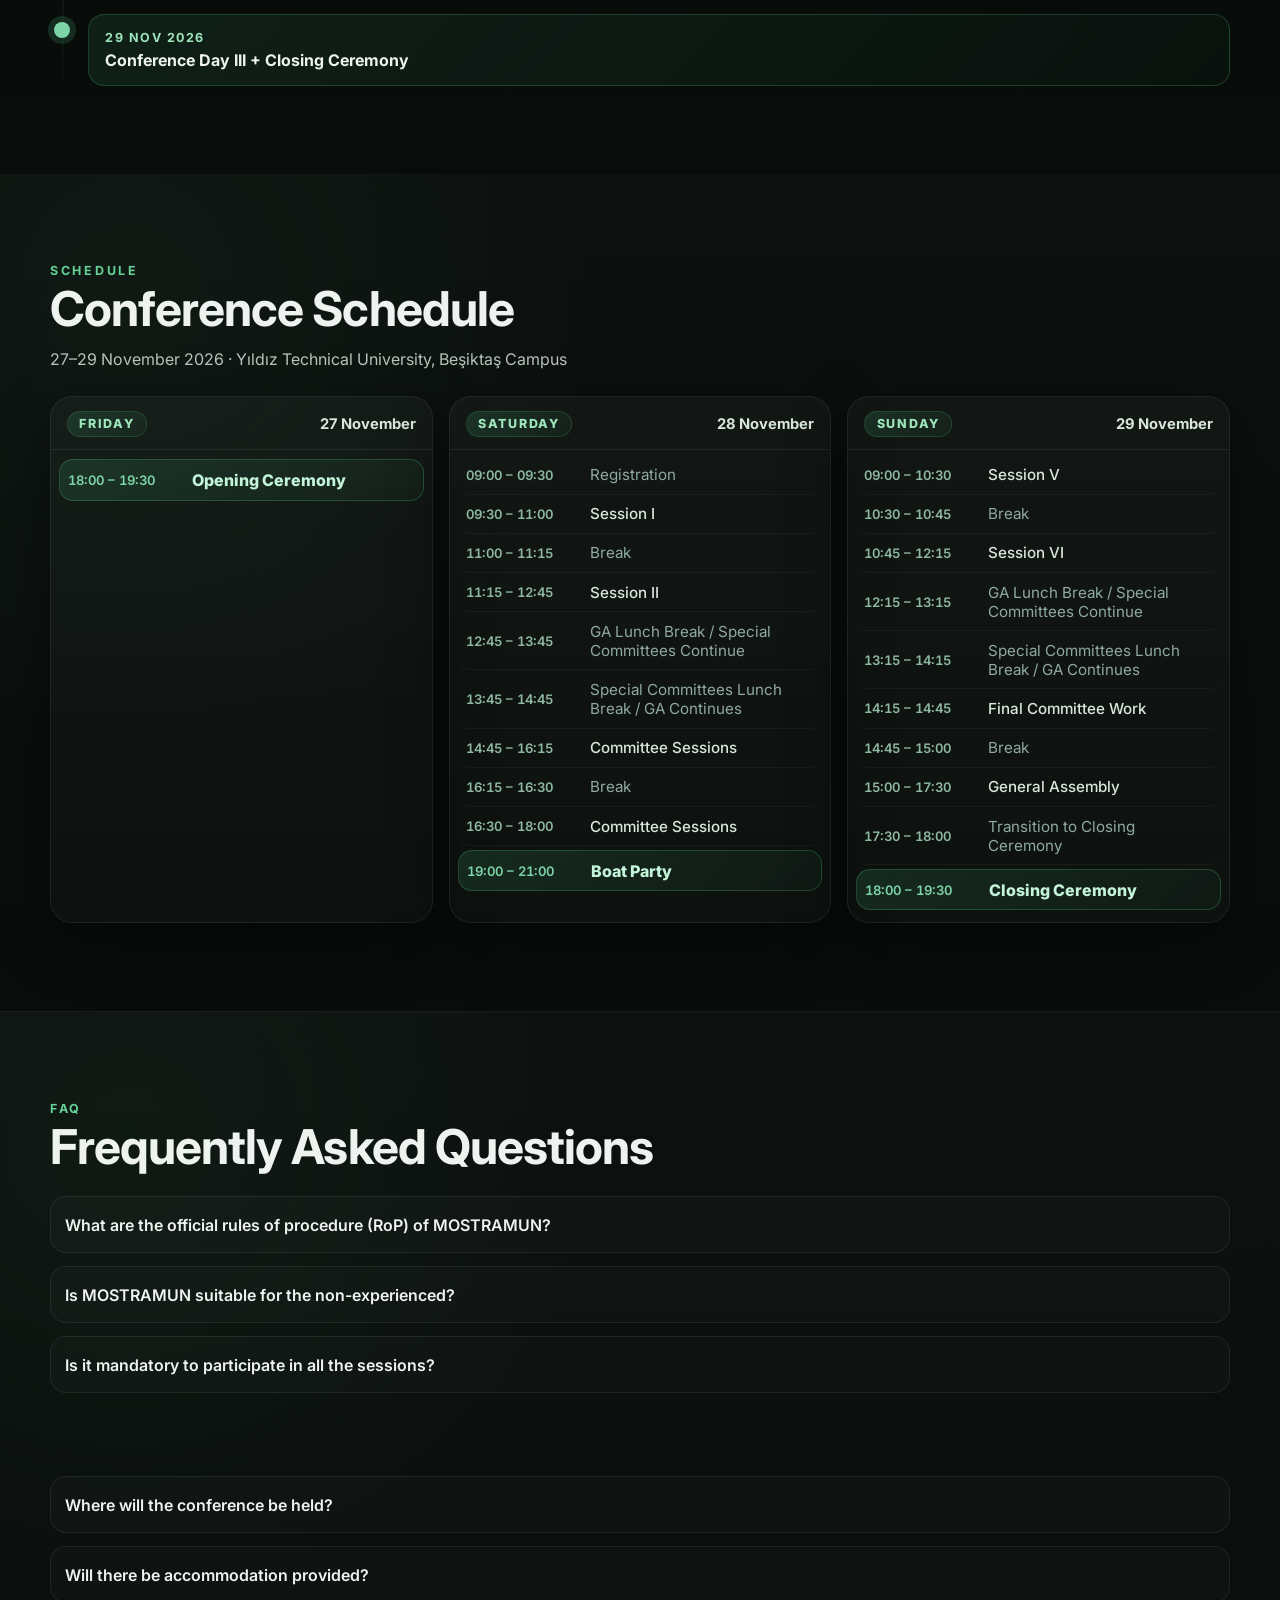
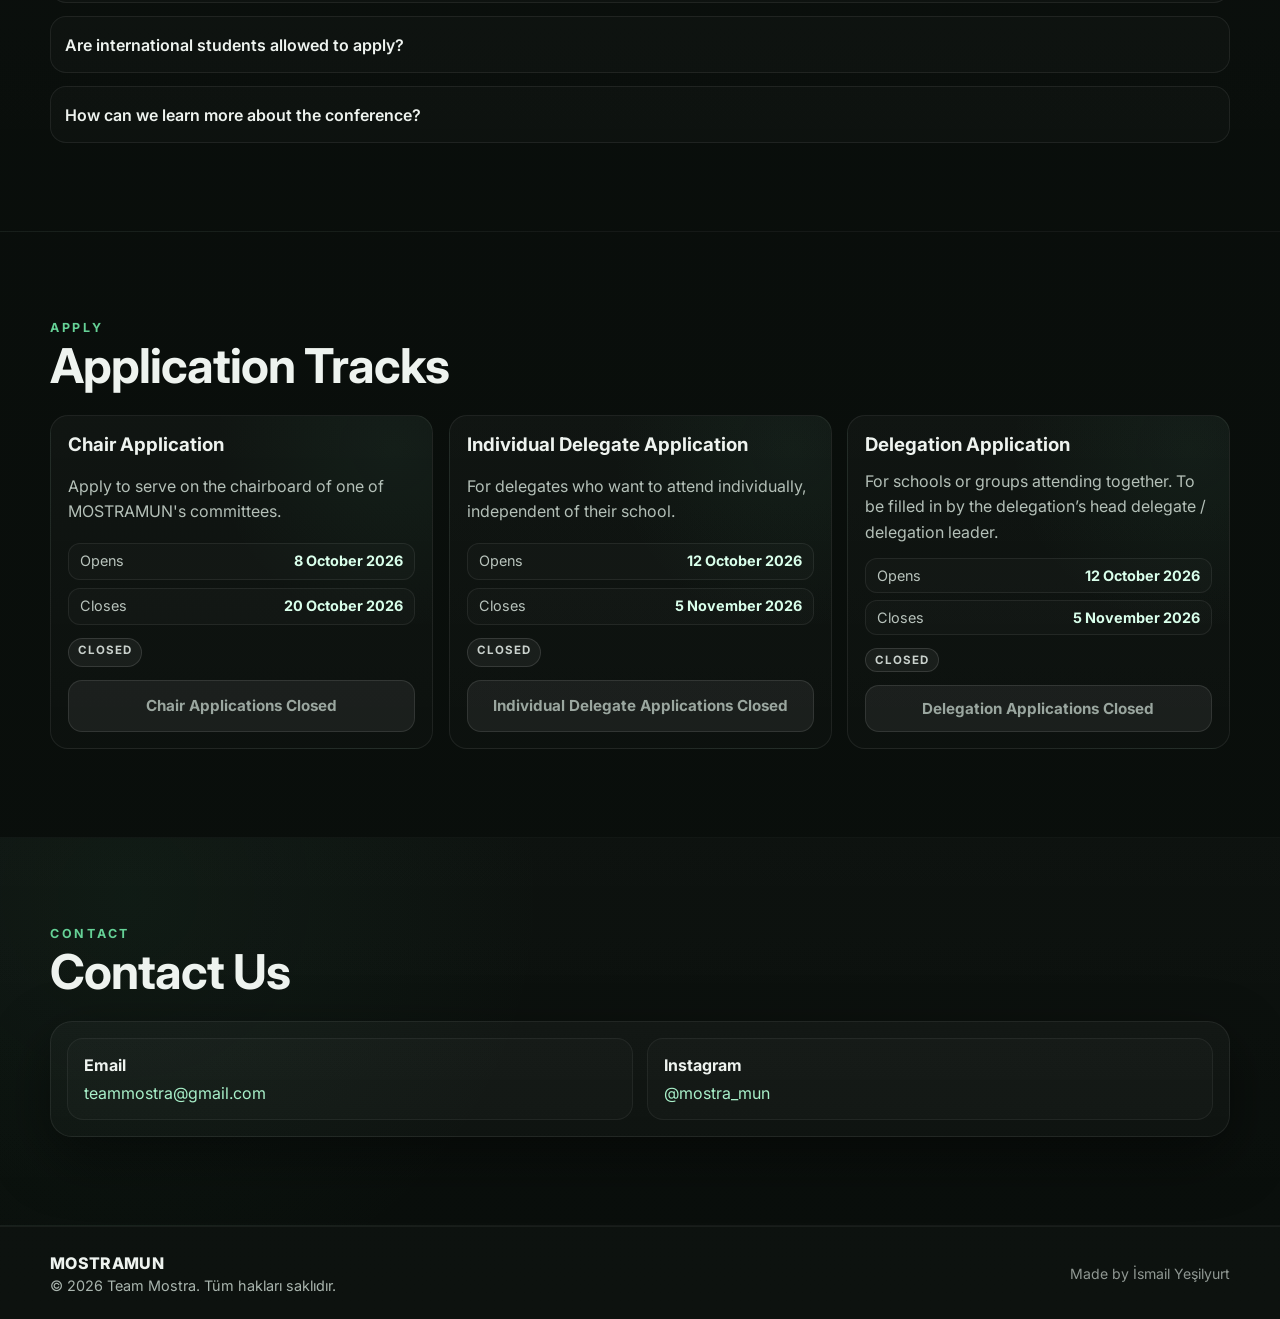
==== commit 7a35a4bf: "add individual delegate and delegation application forms Co-Authored-By: Claude Opus 5.5 <noreply@an" ====
--- a/index.html
+++ b/index.html
@@ -526,7 +526,7 @@
         <h2>Application Tracks</h2>
       </div>
 
-      <div class="apply-grid apply-grid-two">
+      <div class="apply-grid">
         <article class="apply-card" data-apply-track="chair">
           <h3>Chair Application</h3>
           <p>Apply to serve on the chairboard of one of MOSTRAMUN's committees.</p>
@@ -538,15 +538,26 @@
           <a href="#" target="_blank" rel="noopener" class="btn btn-primary" data-apply-btn>Chair Applications</a>
         </article>
 
-        <article class="apply-card" data-apply-track="delegate">
-          <h3>Delegate Application</h3>
-          <p>Apply to represent a country in one of MOSTRAMUN's committees.</p>
+        <article class="apply-card" data-apply-track="individual">
+          <h3>Individual Delegate Application</h3>
+          <p>For delegates who want to attend individually, independent of their school.</p>
           <ul class="apply-dates">
             <li><span>Opens</span><strong>12 October 2026</strong></li>
             <li><span>Closes</span><strong>5 November 2026</strong></li>
           </ul>
           <span class="apply-status" data-apply-status></span>
-          <a href="#" target="_blank" rel="noopener" class="btn btn-primary" data-apply-btn>Delegate Applications</a>
+          <a href="#" target="_blank" rel="noopener" class="btn btn-primary" data-apply-btn>Individual Delegate Applications</a>
+        </article>
+
+        <article class="apply-card" data-apply-track="delegation">
+          <h3>Delegation Application</h3>
+          <p>For schools or groups attending together. To be filled in by the delegation’s head delegate / delegation leader.</p>
+          <ul class="apply-dates">
+            <li><span>Opens</span><strong>12 October 2026</strong></li>
+            <li><span>Closes</span><strong>5 November 2026</strong></li>
+          </ul>
+          <span class="apply-status" data-apply-status></span>
+          <a href="#" target="_blank" rel="noopener" class="btn btn-primary" data-apply-btn>Delegation Applications</a>
         </article>
       </div>
     </div>
